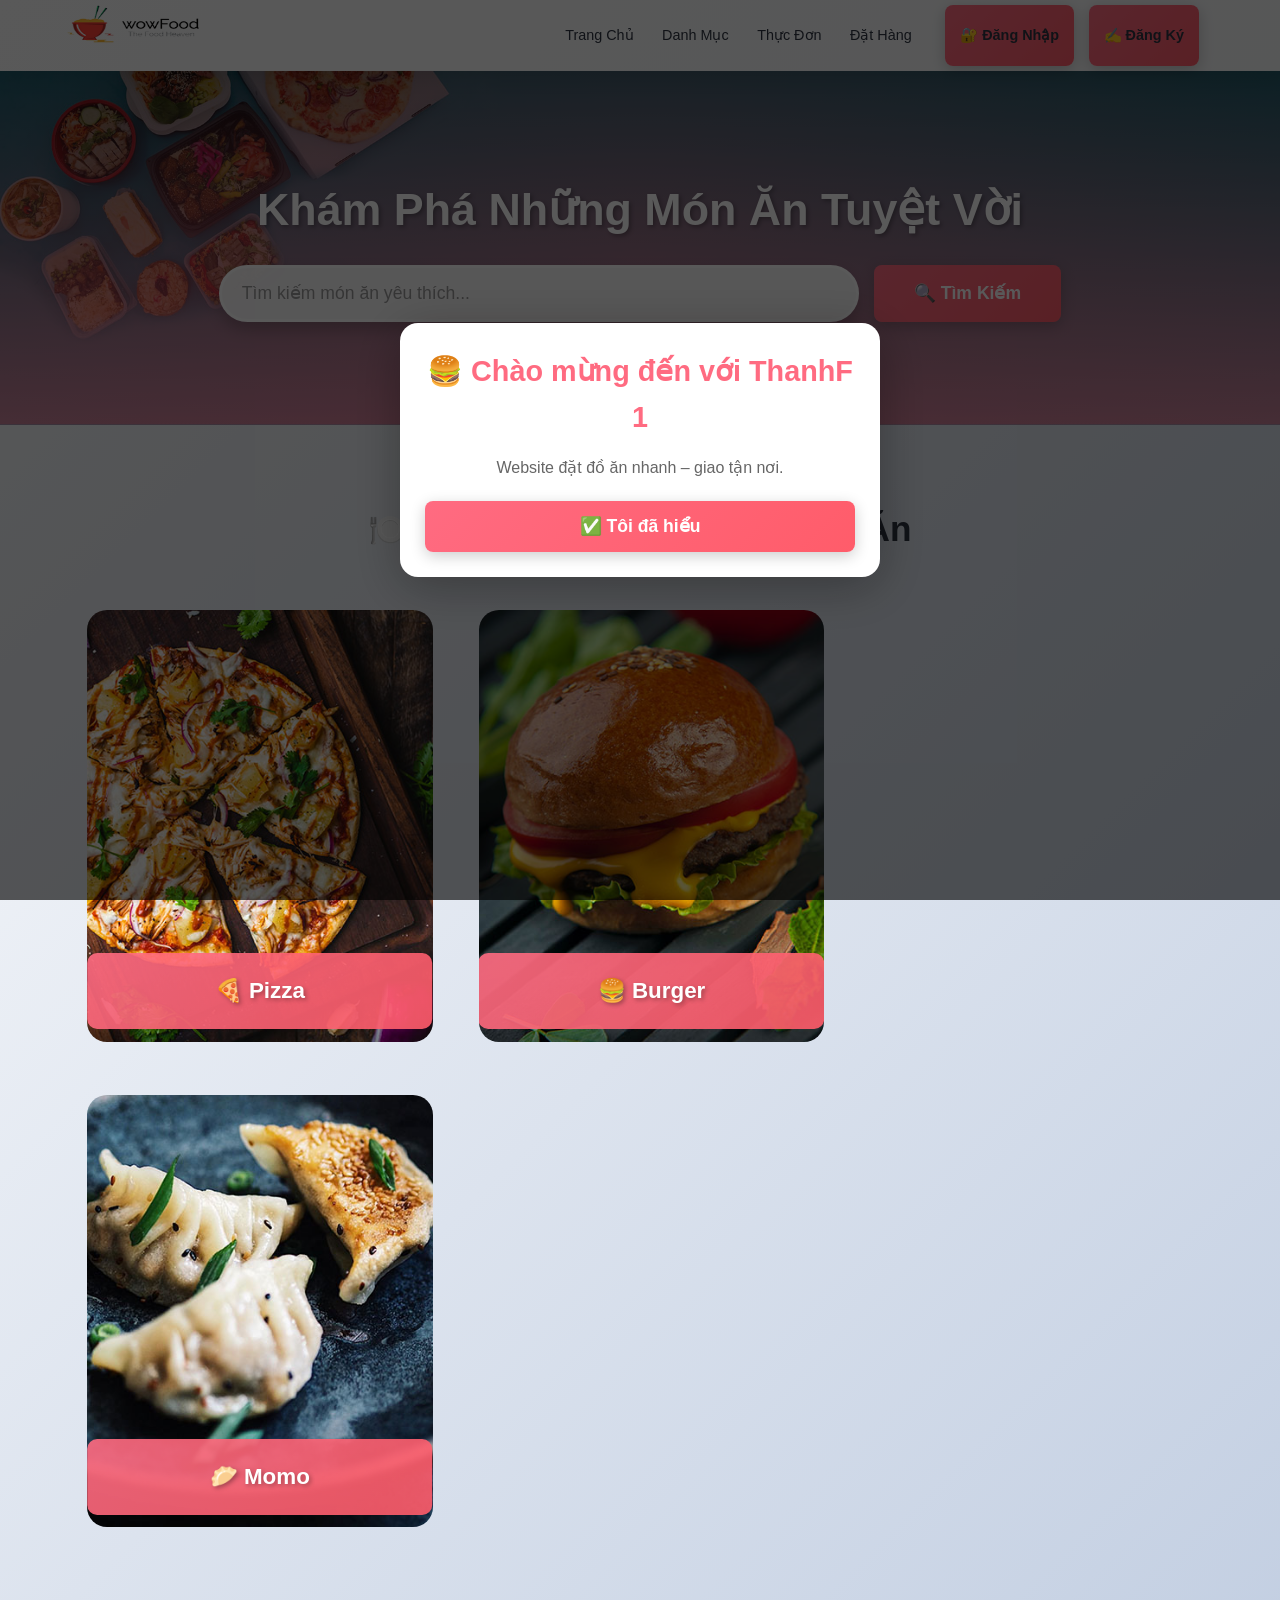
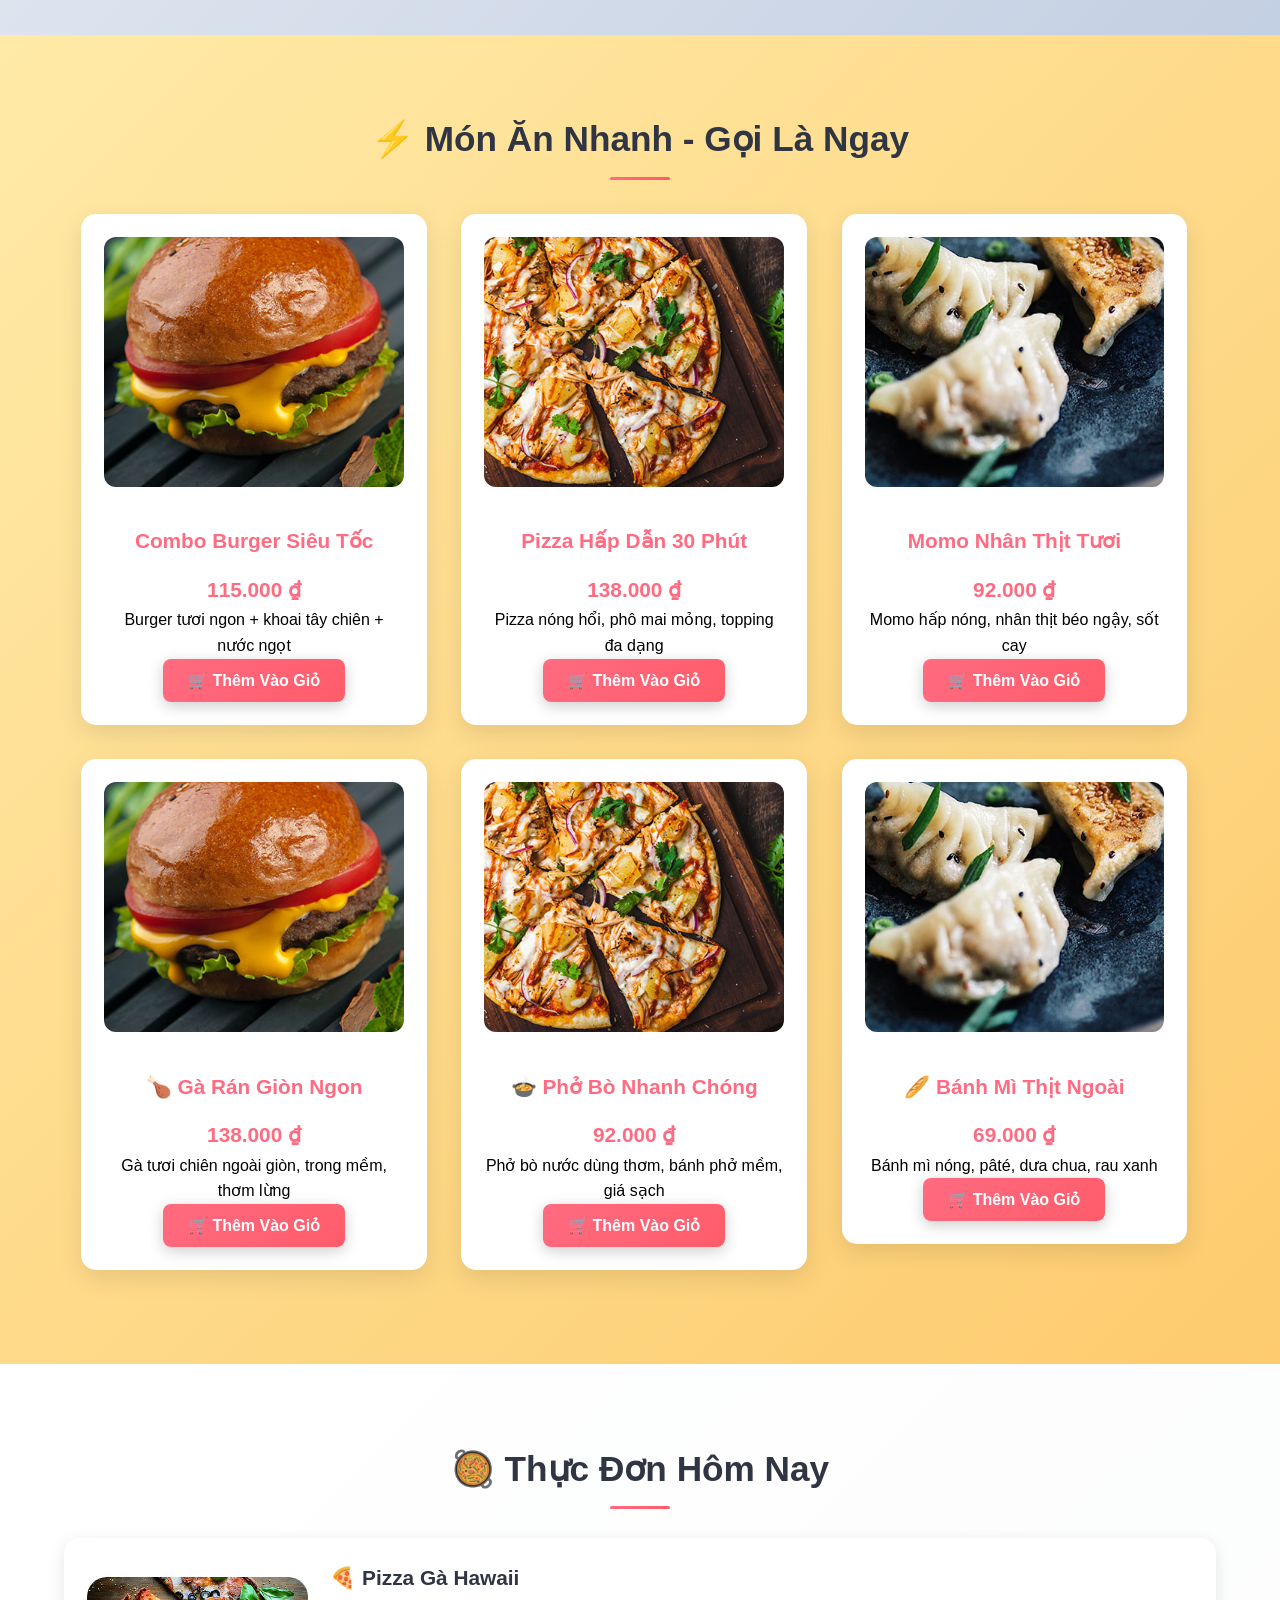
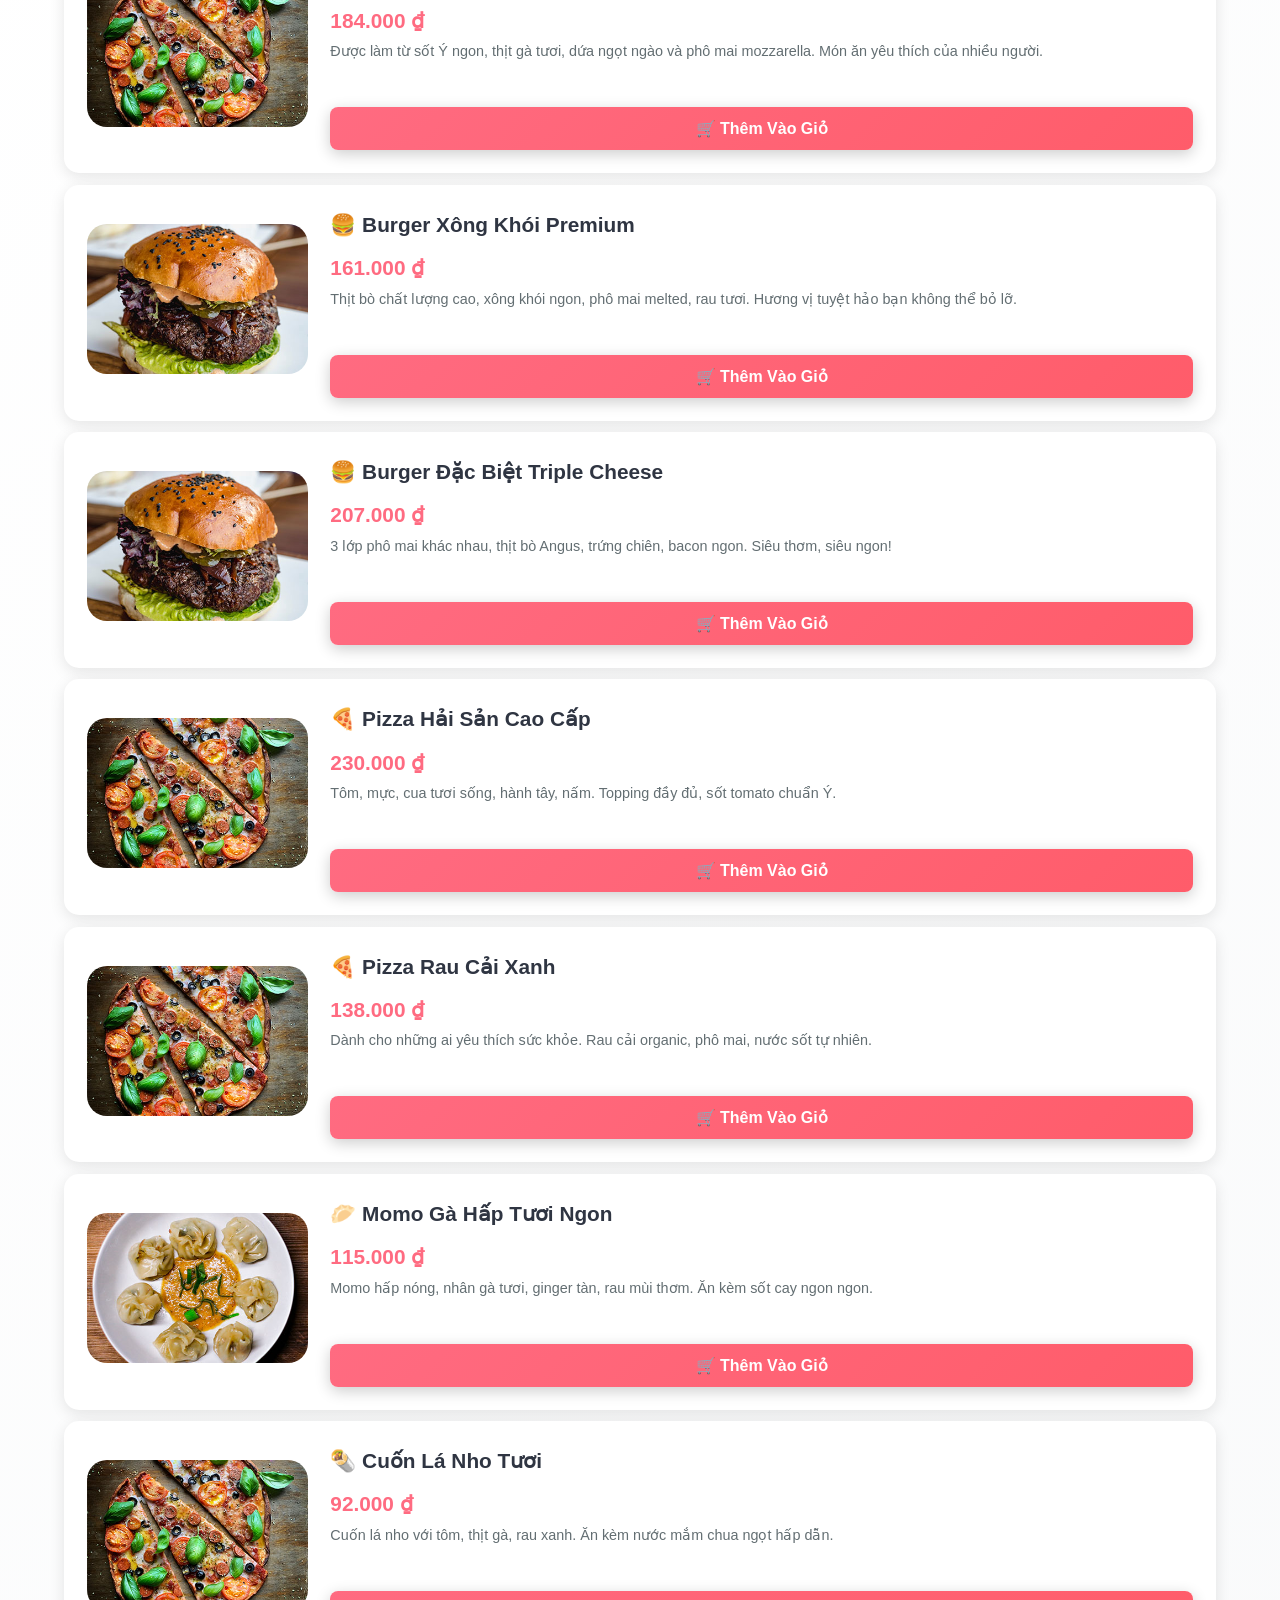
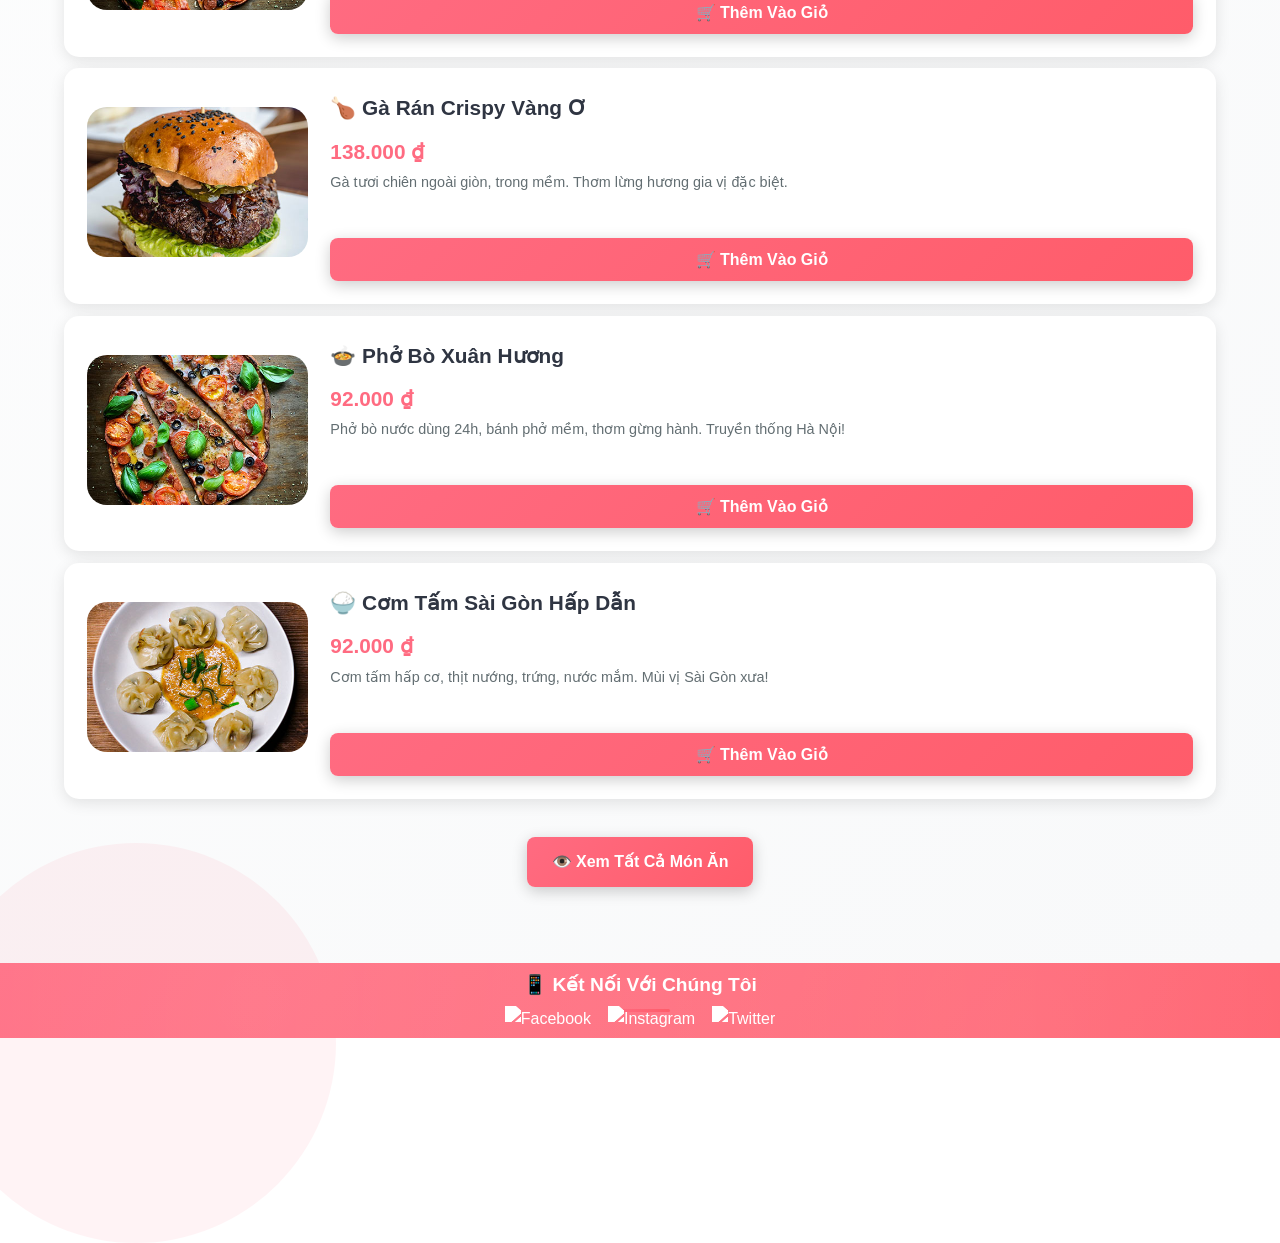
==== index.html @ d2909a8c "Add files via upload" ====
<!DOCTYPE html>
<html lang="vi">
<head>
    <meta charset="UTF-8">
    <meta name="viewport" content="width=device-width, initial-scale=1.0">
    <title>ThanhF 1 - Nhà Hàng Ăn Nhanh & Ẩm Thực Đẳng Cấp</title>
    <link rel="stylesheet" href="css/style.css">

    <style>
        @keyframes zoomIn {
            from { transform: scale(.85); opacity: 0; }
            to { transform: scale(1); opacity: 1; }
        }

        @keyframes slideInTop {
            from {
                transform: translateY(-100%);
                opacity: 0;
            }
            to {
                transform: translateY(0);
                opacity: 1;
            }
        }

        .welcome-modal {
    position: fixed;
    top: 0;
    left: 0;
    right: 0;
    bottom: 0;
    background: rgba(0,0,0,0.65);
    z-index: 99999;
    display: flex;
    align-items: center;
    justify-content: center;
}

        .welcome-modal div {
            animation: zoomIn 0.5s ease-in-out;
        }

        .welcome-modal.hidden {
    display: none !important;
}

        .notification {
            position: fixed;
            top: 20px;
            right: 20px;
            background: white;
            padding: 16px 24px;
            border-radius: 8px;
            box-shadow: 0 4px 12px rgba(0,0,0,0.15);
            z-index: 100000;
            animation: slideInTop 0.4s ease-out;
            max-width: 400px;
            font-size: 15px;
        }

        .notification.success {
            border-left: 4px solid #27ae60;
            background: #f0f9f6;
            color: #27ae60;
        }

        .notification.warning {
            border-left: 4px solid #f39c12;
            background: #fef9f0;
            color: #d68910;
        }

        .notification.error {
            border-left: 4px solid #e74c3c;
            background: #fdf2f0;
            color: #c0392b;
        }

        .notification.info {
            border-left: 4px solid #3498db;
            background: #f0f7fc;
            color: #2980b9;
        }
    </style>
</head>

<body>
   <div id="welcomeModal" class="welcome-modal">
    <div style="
        background:white;
        padding:25px;
        border-radius:18px;
        max-width:480px;
        width:90%;
        text-align:center;
    ">
       <h2 style="color:#ff6b81">🍔 Chào mừng đến với ThanhF 1</h2>
        <p>Website đặt đồ ăn nhanh – giao tận nơi.</p>
        <button type="button" class="btn btn-primary" onclick="acceptWelcome()">
    ✅ Tôi đã hiểu
</button>
    </div>
</div>

    <!-- Phần Navbar Bắt Đầu -->
    <section class="navbar">
        <div class="container">
            <div class="logo">
                <a href="index.html" title="ThanhF 1">
                    <img src="images/logo.png" alt="Logo ThanhF 1" class="img-responsive">
                </a>
            </div>

            <div class="menu text-right">
                <ul>
                    <li>
                        <a href="index.html">Trang Chủ</a>
                    </li>
                    <li>
                        <a href="categories.html">Danh Mục</a>
                    </li>
                    <li>
                        <a href="foods.html">Thực Đơn</a>
                    </li>
                    <li>
                        <a href="#" onclick="goToOrder(); return false;">Đặt Hàng</a>
                    </li>
                    <li id="profile-menu" style="display:none;">
                        <a href="profile.html" style="font-weight: 700; color: #ff6b81;">👤 Hồ Sơ</a>
                        <span style="margin: 0 8px; color: #dfe6e9;">|</span>
                        <a href="#" onclick="logout(); return false;" style="color: #ff6b81; font-size: 0.9rem; text-decoration: none;">🚪 Đăng Xuất</a>
                    </li>
                    <li id="auth-menu">
                        <a href="#" class="btn btn-primary" style="padding: 8px 15px; margin: 0 5px;" onclick="openLoginModal(); return false;">🔐 Đăng Nhập</a>
                        <a href="#" class="btn btn-primary" style="padding: 8px 15px; margin: 0 5px;" onclick="openRegisterModal(); return false;">✍️ Đăng Ký</a>
                    </li>
                </ul>
            </div>

            <div class="clearfix"></div>
        </div>
    </section>
    <!-- Phần Navbar Kết Thúc -->

    <!-- Login Modal -->
    <div id="loginModal" class="modal">
        <div class="modal-content">
            <span class="close-modal" onclick="closeLoginModal()">&times;</span>
            <div class="modal-header">
                <h2>🔐 Đăng Nhập</h2>
            </div>
            <form id="loginForm">
                <div class="form-group">
                    <label for="loginEmail">📧 Email:</label>
                    <input type="email" id="loginEmail" required>
                </div>
                <div class="form-group">
                    <label for="loginPassword">🔑 Mật Khẩu:</label>
                    <input type="password" id="loginPassword" required>
                </div>
                <div class="form-group">
                    <button type="submit">Đăng Nhập</button>
                </div>
                <div class="auth-link forgot-password">
    Quên mật khẩu?
</div>
                <div class="auth-link">
                    Chưa có tài khoản? <a onclick="switchToRegister()">Đăng ký ngay</a>
                </div>
            </form>
        </div>
    </div>

    <!-- Register Modal -->
    <div id="registerModal" class="modal">
        <div class="modal-content">
            <span class="close-modal" onclick="closeRegisterModal()">&times;</span>
            <div class="modal-header">
                <h2>✍️ Đăng Ký</h2>
            </div>
            <form id="registerForm">
                <div class="form-group">
                    <label for="regName">👤 Họ Tên:</label>
                    <input type="text" id="regName" required>
                </div>
                <div class="form-group">
                    <label for="regEmail">📧 Email:</label>
                    <input type="email" id="regEmail" required>
                </div>
                <div class="form-group">
                    <label for="regPhone">📱 Số Điện Thoại:</label>
                    <input type="tel" id="regPhone" required>
                </div>
                <div class="form-group">
                    <label for="regPassword">🔑 Mật Khẩu:</label>
                    <input type="password" id="regPassword" required>
                </div>
                <div class="form-group">
                    <label for="regPassword2">✓ Nhập Lại Mật Khẩu:</label>
                    <input type="password" id="regPassword2" required>
                </div>
                <div class="form-group">
                    <button type="submit">Đăng Ký</button>
                </div>
                <div class="auth-link">
                    Đã có tài khoản? <a onclick="switchToLogin()">Đăng nhập</a>
                </div>
            </form>
        </div>
    </div>

    <!-- Phần Tìm Kiếm Món Ăn Bắt Đầu -->
    <section class="food-search text-center">
        <div class="container">
            <h1>Khám Phá Những Món Ăn Tuyệt Vời</h1>
            <form action="food-search.html" method="POST">
                <input type="search" name="search" placeholder="Tìm kiếm món ăn yêu thích..." required>
                <input type="submit" name="submit" value="🔍 Tìm Kiếm" class="btn btn-primary">
            </form>
        </div>
    </section>
    <!-- Phần Tìm Kiếm Món Ăn Kết Thúc -->

    <!-- Phần Danh Mục Bắt Đầu -->
    <section class="categories">
        <div class="container">
            <h2>🍽️ Khám Phá Danh Mục Món Ăn</h2>

            <a href="category-foods.html">
                <div class="box-3 float-container">
                    <img src="images/pizza.jpg" alt="Pizza" class="img-responsive img-curve">
                    <h3 class="float-text text-white">🍕 Pizza</h3>
                </div>
            </a>

            <a href="category-foods.html">
                <div class="box-3 float-container">
                    <img src="images/burger.jpg" alt="Burger" class="img-responsive img-curve">
                    <h3 class="float-text text-white">🍔 Burger</h3>
                </div>
            </a>

            <a href="category-foods.html">
                <div class="box-3 float-container">
                    <img src="images/momo.jpg" alt="Momo" class="img-responsive img-curve">
                    <h3 class="float-text text-white">🥟 Momo</h3>
                </div>
            </a>

            <div class="clearfix"></div>
        </div>
    </section>
    <!-- Phần Danh Mục Kết Thúc -->

    <!-- Phần Ăn Nhanh Bắt Đầu -->
    <section class="fast-food">
        <div class="container">
            <h2>⚡ Món Ăn Nhanh - Gọi Là Ngay</h2>

            <div class="fast-food-item">
                <img src="images/burger.jpg" alt="Combo Burger Nhanh" class="img-responsive img-curve">
                <h4>Combo Burger Siêu Tốc</h4>
                <p class="food-price">115.000 ₫</p>
                <p>Burger tươi ngon + khoai tây chiên + nước ngọt</p>
                <button type="button" onclick="addToCart('Combo Burger Siêu Tốc', 115000, 'images/burger.jpg')" class="btn btn-primary">🛒 Thêm Vào Giỏ</button>
            </div>

            <div class="fast-food-item">
                <img src="images/pizza.jpg" alt="Bánh Mì Nhanh" class="img-responsive img-curve">
                <h4>Pizza Hấp Dẫn 30 Phút</h4>
                <p class="food-price">138.000 ₫</p>
                <p>Pizza nóng hổi, phô mai mỏng, topping đa dạng</p>
                <button type="button" onclick="addToCart('Pizza Hấp Dẫn 30 Phút', 138000, 'images/pizza.jpg')" class="btn btn-primary">🛒 Thêm Vào Giỏ</button>
            </div>

            <div class="fast-food-item">
                <img src="images/momo.jpg" alt="Momo Nhanh" class="img-responsive img-curve">
                <h4>Momo Nhân Thịt Tươi</h4>
                <p class="food-price">92.000 ₫</p>
                <p>Momo hấp nóng, nhân thịt béo ngậy, sốt cay</p>
                <button type="button" onclick="addToCart('Momo Nhân Thịt Tươi', 92000, 'images/momo.jpg')" class="btn btn-primary">🛒 Thêm Vào Giỏ</button>
            </div>

            <div class="fast-food-item">
                <img src="images/burger.jpg" alt="Gà Rán Nhanh" class="img-responsive img-curve">
                <h4>🍗 Gà Rán Giòn Ngon</h4>
                <p class="food-price">138.000 ₫</p>
                <p>Gà tươi chiên ngoài giòn, trong mềm, thơm lừng</p>
                <button type="button" onclick="addToCart('🍗 Gà Rán Giòn Ngon', 138000, 'images/burger.jpg')" class="btn btn-primary">🛒 Thêm Vào Giỏ</button>
            </div>

            <div class="fast-food-item">
                <img src="images/pizza.jpg" alt="Phở Nhanh" class="img-responsive img-curve">
                <h4>🍲 Phở Bò Nhanh Chóng</h4>
                <p class="food-price">92.000 ₫</p>
                <p>Phở bò nước dùng thơm, bánh phở mềm, giá sạch</p>
                <button type="button" onclick="addToCart('🍲 Phở Bò Nhanh Chóng', 92000, 'images/pizza.jpg')" class="btn btn-primary">🛒 Thêm Vào Giỏ</button>
            </div>

            <div class="fast-food-item">
                <img src="images/momo.jpg" alt="Bánh Mì Nhanh" class="img-responsive img-curve">
                <h4>🥖 Bánh Mì Thịt Ngoài</h4>
                <p class="food-price">69.000 ₫</p>
                <p>Bánh mì nóng, pâté, dưa chua, rau xanh</p>
                <button type="button" onclick="addToCart('🥖 Bánh Mì Thịt Ngoài', 69000, 'images/momo.jpg')" class="btn btn-primary">🛒 Thêm Vào Giỏ</button>
            </div>

            <div class="clearfix"></div>
        </div>
    </section>
    <!-- Phần Ăn Nhanh Kết Thúc -->

    <!-- Phần Thực Đơn Bắt Đầu -->
    <section class="food-menu">
        <div class="container">
            <h2>🥘 Thực Đơn Hôm Nay</h2>

            <div class="food-menu-box">
                <div class="food-menu-img">
                    <img src="images/menu-pizza.jpg" alt="Pizza Gà Hawaii" class="img-responsive img-curve">
                </div>

                <div class="food-menu-desc">
                    <h4>🍕 Pizza Gà Hawaii</h4>
                    <p class="food-price">184.000 ₫</p>
                    <p class="food-detail">
                        Được làm từ sốt Ý ngon, thịt gà tươi, dứa ngọt ngào và phô mai mozzarella. Món ăn yêu thích của nhiều người.
                    </p>
                    <br>

                    <button type="button" onclick="addToCart('🍕 Pizza Gà Hawaii', 184000, 'images/menu-pizza.jpg')" class="btn btn-primary">🛒 Thêm Vào Giỏ</button>
                </div>
            </div>

            <div class="food-menu-box">
                <div class="food-menu-img">
                    <img src="images/menu-burger.jpg" alt="Burger Xông Khói" class="img-responsive img-curve">
                </div>

                <div class="food-menu-desc">
                    <h4>🍔 Burger Xông Khói Premium</h4>
                    <p class="food-price">161.000 ₫</p>
                    <p class="food-detail">
                        Thịt bò chất lượng cao, xông khói ngon, phô mai melted, rau tươi. Hương vị tuyệt hảo bạn không thể bỏ lỡ.
                    </p>
                    <br>

                    <button type="button" onclick="addToCart('🍔 Burger Xông Khói Premium', 161000, 'images/menu-burger.jpg')" class="btn btn-primary">🛒 Thêm Vào Giỏ</button>
                </div>
            </div>

            <div class="food-menu-box">
                <div class="food-menu-img">
                    <img src="images/menu-burger.jpg" alt="Burger Đặc Biệt" class="img-responsive img-curve">
                </div>

                <div class="food-menu-desc">
                    <h4>🍔 Burger Đặc Biệt Triple Cheese</h4>
                    <p class="food-price">207.000 ₫</p>
                    <p class="food-detail">
                        3 lớp phô mai khác nhau, thịt bò Angus, trứng chiên, bacon ngon. Siêu thơm, siêu ngon!
                    </p>
                    <br>

                    <button type="button" onclick="addToCart('🍔 Burger Đặc Biệt Triple Cheese', 207000, 'images/menu-burger.jpg')" class="btn btn-primary">🛒 Thêm Vào Giỏ</button>
                </div>
            </div>

            <div class="food-menu-box">
                <div class="food-menu-img">
                    <img src="images/menu-pizza.jpg" alt="Pizza Seafood" class="img-responsive img-curve">
                </div>

                <div class="food-menu-desc">
                    <h4>🍕 Pizza Hải Sản Cao Cấp</h4>
                    <p class="food-price">230.000 ₫</p>
                    <p class="food-detail">
                        Tôm, mực, cua tươi sống, hành tây, nấm. Topping đầy đủ, sốt tomato chuẩn Ý.
                    </p>
                    <br>

                    <button type="button" onclick="addToCart('🍕 Pizza Hải Sản Cao Cấp', 230000, 'images/menu-pizza.jpg')" class="btn btn-primary">🛒 Thêm Vào Giỏ</button>
                </div>
            </div>

            <div class="food-menu-box">
                <div class="food-menu-img">
                    <img src="images/menu-pizza.jpg" alt="Pizza Rau Cải" class="img-responsive img-curve">
                </div>

                <div class="food-menu-desc">
                    <h4>🍕 Pizza Rau Cải Xanh</h4>
                    <p class="food-price">138.000 ₫</p>
                    <p class="food-detail">
                        Dành cho những ai yêu thích sức khỏe. Rau cải organic, phô mai, nước sốt tự nhiên.
                    </p>
                    <br>

                    <button type="button" onclick="addToCart('🍕 Pizza Rau Cải Xanh', 138000, 'images/menu-pizza.jpg')" class="btn btn-primary">🛒 Thêm Vào Giỏ</button>
                </div>
            </div>

            <div class="food-menu-box">
                <div class="food-menu-img">
                    <img src="images/menu-momo.jpg" alt="Momo Gà Hấp" class="img-responsive img-curve">
                </div>

                <div class="food-menu-desc">
                    <h4>🥟 Momo Gà Hấp Tươi Ngon</h4>
                    <p class="food-price">115.000 ₫</p>
                    <p class="food-detail">
                        Momo hấp nóng, nhân gà tươi, ginger tàn, rau mùi thơm. Ăn kèm sốt cay ngon ngon.
                    </p>
                    <br>

                    <button type="button" onclick="addToCart('🥟 Momo Gà Hấp Tươi Ngon', 115000, 'images/menu-momo.jpg')" class="btn btn-primary">🛒 Thêm Vào Giỏ</button>
                </div>
            </div>

            <div class="food-menu-box">
                <div class="food-menu-img">
                    <img src="images/menu-pizza.jpg" alt="Spring Roll" class="img-responsive img-curve">
                </div>

                <div class="food-menu-desc">
                    <h4>🌯 Cuốn Lá Nho Tươi</h4>
                    <p class="food-price">92.000 ₫</p>
                    <p class="food-detail">
                        Cuốn lá nho với tôm, thịt gà, rau xanh. Ăn kèm nước mắm chua ngọt hấp dẫn.
                    </p>
                    <br>

                    <button type="button" onclick="addToCart('🌯 Cuốn Lá Nho Tươi', 92000, 'images/menu-pizza.jpg')" class="btn btn-primary">🛒 Thêm Vào Giỏ</button>
                </div>
            </div>

            <div class="food-menu-box">
                <div class="food-menu-img">
                    <img src="images/menu-burger.jpg" alt="Fried Chicken" class="img-responsive img-curve">
                </div>

                <div class="food-menu-desc">
                    <h4>🍗 Gà Rán Crispy Vàng Ơ</h4>
                    <p class="food-price">138.000 ₫</p>
                    <p class="food-detail">
                        Gà tươi chiên ngoài giòn, trong mềm. Thơm lừng hương gia vị đặc biệt.
                    </p>
                    <br>

                    <button type="button" onclick="addToCart('🍗 Gà Rán Crispy Vàng Ơ', 138000, 'images/menu-burger.jpg')" class="btn btn-primary">🛒 Thêm Vào Giỏ</button>
                </div>
            </div>

            <div class="food-menu-box">
                <div class="food-menu-img">
                    <img src="images/menu-pizza.jpg" alt="Phở" class="img-responsive img-curve">
                </div>

                <div class="food-menu-desc">
                    <h4>🍲 Phở Bò Xuân Hương</h4>
                    <p class="food-price">92.000 ₫</p>
                    <p class="food-detail">
                        Phở bò nước dùng 24h, bánh phở mềm, thơm gừng hành. Truyền thống Hà Nội!
                    </p>
                    <br>

                    <button type="button" onclick="addToCart('🍲 Phở Bò Xuân Hương', 92000, 'images/menu-pizza.jpg')" class="btn btn-primary">🛒 Thêm Vào Giỏ</button>
                </div>
            </div>

            <div class="food-menu-box">
                <div class="food-menu-img">
                    <img src="images/menu-momo.jpg" alt="Cơm Tấm" class="img-responsive img-curve">
                </div>

                <div class="food-menu-desc">
                    <h4>🍚 Cơm Tấm Sài Gòn Hấp Dẫn</h4>
                    <p class="food-price">92.000 ₫</p>
                    <p class="food-detail">
                        Cơm tấm hấp cơ, thịt nướng, trứng, nước mắm. Mùi vị Sài Gòn xưa!
                    </p>
                    <br>

                    <button type="button" onclick="addToCart('🍚 Cơm Tấm Sài Gòn Hấp Dẫn', 92000, 'images/menu-momo.jpg')" class="btn btn-primary">🛒 Thêm Vào Giỏ</button>
                </div>
            </div>

            <div class="clearfix"></div>
        </div>

        <p class="text-center" style="margin-top: 3%; font-size: 1.2rem;">
            <a href="foods.html" class="btn btn-primary">👁️ Xem Tất Cả Món Ăn</a>
        </p>
    </section>
    <!-- Phần Thực Đơn Kết Thúc -->

    <!-- Phần Mạng Xã Hội Bắt Đầu -->
    <section class="social">
        <div class="container text-center">
            <h2 style="color: white;">📱 Kết Nối Với Chúng Tôi</h2>
            <ul>
                <li>
                    <a href="https://facebook.com" target="_blank" title="Facebook"><img src="https://img.icons8.com/fluent/50/000000/facebook-new.png" alt="Facebook"/></a>
                </li>
                <li>
                    <a href="https://instagram.com" target="_blank" title="Instagram"><img src="https://img.icons8.com/fluent/48/000000/instagram-new.png" alt="Instagram"/></a>
                </li>
                <li>
                    <a href="https://twitter.com" target="_blank" title="Twitter"><img src="https://img.icons8.com/fluent/48/000000/twitter.png" alt="Twitter"/></a>
                </li>
            </ul>
        </div>
    </section>
    <!-- Phần Mạng Xã Hội Kết Thúc -->


</body>
<script>
// Show Notification Function
function showNotification(message, type = 'info') {
    const notification = document.createElement('div');
    notification.className = `notification ${type}`;
    notification.textContent = message;
    document.body.appendChild(notification);
    
    // Auto remove after 3 seconds
    setTimeout(() => {
        notification.style.opacity = '0';
        notification.style.transform = 'translateY(-100%)';
        notification.style.transition = 'all 0.3s ease-out';
        setTimeout(() => notification.remove(), 300);
    }, 3000);
}

function acceptWelcome() {
    localStorage.setItem("welcomeAccepted", "true");
    const modal = document.getElementById("welcomeModal");
    if (modal) {
        modal.classList.add("hidden");
    }
}

window.onload = function () {
    const modal = document.getElementById("welcomeModal");
    if (!modal) return;
    
    // Always show modal unless user explicitly accepted it
    const accepted = localStorage.getItem("welcomeAccepted");
    if (accepted === "true") {
        modal.classList.add("hidden");
    } else {
        modal.classList.remove("hidden");
    }
};
// Authentication Functions
function openLoginModal() {
    document.getElementById('loginModal').classList.add('show');
}

function closeLoginModal() {
    document.getElementById('loginModal').classList.remove('show');
}

function openRegisterModal() {
    document.getElementById('registerModal').classList.add('show');
}

function closeRegisterModal() {
    document.getElementById('registerModal').classList.remove('show');
}

function switchToRegister() {
    closeLoginModal();
    openRegisterModal();
}

function switchToLogin() {
    closeRegisterModal();
    openLoginModal();
}

// Close modal when clicking outside
window.onclick = function(event) {
    let loginModal = document.getElementById('loginModal');
    let registerModal = document.getElementById('registerModal');
    
    if (event.target === loginModal) {
        closeLoginModal();
    }
    if (event.target === registerModal) {
        closeRegisterModal();
    }
}

// Login Form Handler
document.addEventListener('DOMContentLoaded', function() {
    let loginForm = document.getElementById('loginForm');
    if (loginForm) {
        loginForm.addEventListener('submit', function(e) {
            e.preventDefault();
            let email = document.getElementById('loginEmail').value;
            let password = document.getElementById('loginPassword').value;
            
            // Get all registered accounts
            let accounts = JSON.parse(localStorage.getItem('accounts')) || [];
            
            // Check if account exists and password matches
            let account = accounts.find(acc => acc.email === email && acc.password === password);
            
            if (account) {
                // Login successful - save current user session
                localStorage.setItem('user', JSON.stringify({
                    name: account.name,
                    email: account.email,
                    phone: account.phone,
                    loggedIn: true
                }));
                
                updateUserProfile();
                closeLoginModal();
                loginForm.reset();
                alert('✅ Đăng nhập thành công!');
            } else {
                alert('❌ Email hoặc mật khẩu không đúng!');
            }
        });
    }
    
    // Register Form Handler
    let registerForm = document.getElementById('registerForm');
    if (registerForm) {
        registerForm.addEventListener('submit', function(e) {
            e.preventDefault();
            let name = document.getElementById('regName').value;
            let email = document.getElementById('regEmail').value;
            let phone = document.getElementById('regPhone').value;
            let password = document.getElementById('regPassword').value;
            let password2 = document.getElementById('regPassword2').value;
            
            if (password !== password2) {
                alert('⚠️ Mật khẩu không khớp!');
                return;
            }
            
            // Get existing accounts
            let accounts = JSON.parse(localStorage.getItem('accounts')) || [];
            
            // Check if email already exists
            if (accounts.find(acc => acc.email === email)) {
                alert('❌ Email này đã được đăng ký rồi!');
                return;
            }
            
            // Add new account to accounts list
            accounts.push({
                name: name,
                email: email,
                phone: phone,
                password: password
            });
            
            // Save accounts list
            localStorage.setItem('accounts', JSON.stringify(accounts));
            
            // Login user immediately after registration
            localStorage.setItem('user', JSON.stringify({
                name: name,
                email: email,
                phone: phone,
                loggedIn: true
            }));
            
            updateUserProfile();
            closeRegisterModal();
            registerForm.reset();
            alert('✅ Đăng ký thành công! Bạn đã được tự động đăng nhập.');
        });
    }
    
    // Check if user already logged in
    updateUserProfile();
});

function updateUserProfile() {
    let user = JSON.parse(localStorage.getItem('user'));
    let profileMenu = document.getElementById('profile-menu');
    let authMenu = document.getElementById('auth-menu');
    
    if (user && user.loggedIn) {
        // Show user profile
        if (profileMenu) profileMenu.style.display = 'inline';
        if (authMenu) authMenu.style.display = 'none';
        document.getElementById('user-name').textContent = user.name;
        document.getElementById('user-avatar').textContent = user.name.charAt(0).toUpperCase();
    } else {
        // Show login/register buttons
        if (profileMenu) profileMenu.style.display = 'none';
        if (authMenu) authMenu.style.display = 'inline';
    }
}

function logout() {
    localStorage.removeItem('user');
    updateUserProfile();
    showNotification('✅ Đã đăng xuất thành công!', 'success');
}

// Add to Cart Function
function addToCart(name, price, image) {
    // Check if user is logged in
    let user = JSON.parse(localStorage.getItem('user'));
    if (!user || !user.loggedIn) {
        showNotification('⚠️ Vui lòng đăng nhập để đặt hàng!', 'warning');
        openLoginModal();
        return;
    }
    
    let cart = JSON.parse(localStorage.getItem('cart')) || [];
    
    // Check if item already in cart
    let existingItem = cart.find(item => item.name === name);
    
    if (existingItem) {
        existingItem.quantity += 1;
        showNotification('✅ Đã thêm ' + name + ' vào giỏ hàng!', 'success');
    } else {
        cart.push({
            name: name,
            price: price,
            image: image,
            quantity: 1
        });
        showNotification('✅ Đã thêm ' + name + ' vào giỏ hàng! (' + price.toLocaleString('vi-VN') + ' ₫)', 'success');
    }
    
    localStorage.setItem('cart', JSON.stringify(cart));
}

// Navigate to order page
function goToOrder() {
    let user = JSON.parse(localStorage.getItem('user'));
    if (!user || !user.loggedIn) {
        showNotification('⚠️ Vui lòng đăng nhập để đặt hàng!', 'warning');
        openLoginModal();
        return;
    }
    window.location.href = 'order.html';
}

// Navigate to cart
function goToCart() {
    window.location.href = 'order_fixed.html';
}

</script>
</html>
---- css/style.css ----
/* 
    Author: Vijay Thapa;
    Theme: Restaurant Food Order;
    version: 2.0 - Modern Design with Animations;
*/

/* CSS for All */
*{
    margin: 0;
    padding: 0;
    font-family: 'Segoe UI', Tahoma, Geneva, Verdana, sans-serif;
    box-sizing: border-box;
}

body {
    line-height: 1.6;
    overflow-x: hidden;
}

.container{
    width: 90%;
    margin: 0 auto;
    padding: 0;
}

.img-responsive{
    width: 100%;
    height: auto;
}

.img-curve{
    border-radius: 20px;
}

.text-right{
    text-align: right;
}

.text-center{
    text-align: center;
}

.text-left{
    text-align: left;
}

.text-white{
    color: white;
}

.clearfix{
    clear: both;
    float: none;
}

a{
    color: #ff6b81;
    text-decoration: none;
    transition: all 0.3s ease;
}

a:hover{
    color: #ff4757;
}

.btn{
    padding: 12px 25px;
    border: none;
    font-size: 1rem;
    border-radius: 8px;
    font-weight: 600;
    cursor: pointer;
    transition: all 0.3s ease;
    box-shadow: 0 4px 15px rgba(0,0,0,0.2);
    display: inline-block;
}

.btn-primary{
    background: linear-gradient(135deg, #ff6b81 0%, #ff5c6a 100%);
    color: white;
}

.btn-primary:hover{
    background: linear-gradient(135deg, #ff5c6a 0%, #ff4757 100%);
    transform: translateY(-3px);
    box-shadow: 0 8px 20px rgba(255, 107, 129, 0.4);
}

h2{
    color: #2f3542;
    font-size: 2.2rem;
    margin-bottom: 2.5%;
    text-align: center;
    position: relative;
    display: inline-block;
    width: 100%;
    animation: slideInDown 0.8s ease;
}

h2::after {
    content: '';
    position: absolute;
    bottom: -12px;
    left: 50%;
    transform: translateX(-50%);
    width: 60px;
    height: 3px;
    background: linear-gradient(90deg, #ff6b81, #ff5c6a);
    border-radius: 2px;
}

h3{
    font-size: 1.5rem;
    color: #2f3542;
    font-weight: 600;
}

h4 {
    color: #2f3542;
    font-size: 1.3rem;
    margin-bottom: 10px;
}

.float-container{
    position: relative;
    overflow: hidden;
}

.float-text{
    position: absolute;
    bottom: 20px;
    left: 50%;
    transform: translateX(-50%);
    z-index: 2;
    width: 100%;
    text-align: center;
    font-weight: bold;
    font-size: 1.3rem;
}

fieldset{
    border: 2px solid #ff6b81;
    margin: 5%;
    padding: 3%;
    border-radius: 15px;
    background: rgba(255, 107, 129, 0.05);
}

/* Animation Keyframes */
@keyframes slideInDown {
    from {
        opacity: 0;
        transform: translateY(-30px);
    }
    to {
        opacity: 1;
        transform: translateY(0);
    }
}

@keyframes slideInUp {
    from {
        opacity: 0;
        transform: translateY(30px);
    }
    to {
        opacity: 1;
        transform: translateY(0);
    }
}

@keyframes fadeIn {
    from {
        opacity: 0;
    }
    to {
        opacity: 1;
    }
}

@keyframes pulse {
    0%, 100% {
        transform: scale(1);
    }
    50% {
        transform: scale(1.05);
    }
}

@keyframes glow {
    0% {
        box-shadow: 0 0 5px rgba(255, 107, 129, 0.5);
    }
    50% {
        box-shadow: 0 0 20px rgba(255, 107, 129, 0.8);
    }
    100% {
        box-shadow: 0 0 5px rgba(255, 107, 129, 0.5);
    }
}

@keyframes zoomIn {
    from {
        transform: scale(0.85);
        opacity: 0;
    }
    to {
        transform: scale(1);
        opacity: 1;
    }
}


/* CSS for navbar section */
.navbar {
    background: linear-gradient(135deg, #ffffff 0%, #f8f9fa 100%);
    box-shadow: 0 4px 20px rgba(0, 0, 0, 0.1);
    padding: 0.4% 0;
    position: sticky;
    top: 0;
    z-index: 999;
    animation: slideInDown 0.6s ease;
}

.logo{
    width: 12%;
    float: left;
    animation: slideInLeft 0.8s ease;
}

.logo img {
    transition: all 0.3s ease;
    max-height: 38px;
}

.logo:hover img {
    transform: scale(1.05);
}

.menu{
    line-height: 45px;
    float: right;
}

.menu ul{
    list-style-type: none;
}

.menu ul li{
    display: inline-block;
    padding: 0 12px;
    font-weight: 500;
    position: relative;
}

.menu ul li a {
    color: #2f3542;
    font-size: 0.9rem;
    transition: all 0.3s ease;
    position: relative;
}

.menu ul li a::after {
    content: '';
    position: absolute;
    bottom: -5px;
    left: 0;
    width: 0;
    height: 3px;
    background: linear-gradient(90deg, #ff6b81, #ff5c6a);
    transition: width 0.3s ease;
}

.menu ul li a:hover {
    color: #ff6b81;
}

.menu ul li a:hover::after {
    width: 100%;
}

.user-profile {
    display: flex;
    align-items: center;
    justify-content: center;
    gap: 8px;
}

.user-avatar {
    width: 30px;
    height: 30px;
    background: linear-gradient(135deg, #ff6b81, #ff5c6a);
    border-radius: 50%;
    display: flex;
    align-items: center;
    justify-content: center;
    color: white;
    font-size: 0.8rem;
    font-weight: bold;
    box-shadow: 0 2px 8px rgba(255, 107, 129, 0.3);
}

.user-name {
    color: #2f3542;
    font-weight: 600;
    font-size: 0.85rem;
    cursor: pointer;
    transition: all 0.3s ease;
}

.user-name:hover {
    color: #ff6b81;
}

@keyframes slideInLeft {
    from {
        opacity: 0;
        transform: translateX(-30px);
    }
    to {
        opacity: 1;
        transform: translateX(0);
    }
}


/* CSS for Food Search Section */

.food-search{
    background: linear-gradient(rgba(0, 0, 0, 0.5), rgba(255, 107, 129, 0.7)), url(../images/bg.jpg);
    background-size: cover;
    background-repeat: no-repeat;
    background-position: center;
    padding: 8% 0;
    position: relative;
    min-height: 350px;
    display: flex;
    align-items: center;
    justify-content: center;
    animation: fadeIn 1s ease;
}

.food-search::before {
    content: '';
    position: absolute;
    top: 0;
    left: 0;
    right: 0;
    bottom: 0;
    background: radial-gradient(circle, rgba(255, 107, 129, 0.2) 0%, transparent 100%);
    pointer-events: none;
}

.food-search .container {
    position: relative;
    z-index: 2;
    width: 100%;
    text-align: center;
}

.food-search h1 {
    color: white;
    font-size: 2.8rem;
    margin-bottom: 20px;
    text-shadow: 2px 2px 4px rgba(0, 0, 0, 0.3);
    animation: slideInDown 0.8s ease;
}

.food-search form {
    display: flex;
    justify-content: center;
    flex-wrap: wrap;
    gap: 15px;
}

.food-search input[type="search"]{
    width: 50%;
    padding: 15px 20px;
    font-size: 1.1rem;
    border: 3px solid white;
    border-radius: 50px;
    background: rgba(255, 255, 255, 0.95);
    transition: all 0.3s ease;
    box-shadow: 0 8px 15px rgba(0, 0, 0, 0.2);
    animation: slideInUp 0.8s ease;
}

.food-search input[type="search"]::placeholder {
    color: #999;
}

.food-search input[type="search"]:focus {
    outline: none;
    box-shadow: 0 12px 25px rgba(255, 107, 129, 0.4);
    transform: scale(1.02);
}

.food-search .btn {
    padding: 15px 40px;
    font-size: 1.1rem;
    animation: slideInUp 0.8s ease 0.1s both;
}


/* CSS for Categories */
.categories{
    padding: 6% 0;
    background: linear-gradient(135deg, #f5f7fa 0%, #c3cfe2 100%);
    position: relative;
    overflow: hidden;
}

.categories::before {
    content: '';
    position: absolute;
    top: -50%;
    right: -10%;
    width: 300px;
    height: 300px;
    background: rgba(255, 107, 129, 0.1);
    border-radius: 50%;
    animation: pulse 4s infinite;
}

.box-3{
    width: 30%;
    float: left;
    margin: 2%;
    cursor: pointer;
    transition: all 0.4s ease;
    animation: slideInUp 0.8s ease;
}

.box-3:hover {
    transform: translateY(-15px);
}

.box-3 .float-container {
    position: relative;
    overflow: hidden;
    border-radius: 20px;
    box-shadow: 0 10px 30px rgba(0, 0, 0, 0.15);
    height: 300px;
}

.box-3 .float-container img {
    transition: all 0.4s ease;
    width: 100%;
    height: 100%;
    object-fit: cover;
}

.box-3:hover .float-container img {
    transform: scale(1.15) rotate(3deg);
    filter: brightness(0.7);
}

.box-3 .float-text {
    background: linear-gradient(135deg, rgba(255, 107, 129, 0.9), rgba(255, 92, 106, 0.9));
    padding: 20px;
    border-radius: 10px;
    font-size: 1.4rem;
    font-weight: bold;
    text-shadow: 2px 2px 4px rgba(0, 0, 0, 0.3);
}


/* CSS for Food Menu */
.food-menu{
    background: linear-gradient(135deg, #ffffff 0%, #f8f9fa 100%);
    padding: 6% 0;
    position: relative;
}

.food-menu::after {
    content: '';
    position: absolute;
    bottom: -10%;
    left: -5%;
    width: 400px;
    height: 400px;
    background: rgba(255, 107, 129, 0.08);
    border-radius: 50%;
    animation: pulse 5s infinite;
}

.food-menu-box{
    width: 100%;
    max-width: 100%;
    margin: 1% 0;
    padding: 2%;
    background: white;
    border-radius: 15px;
    box-shadow: 0 4px 15px rgba(0, 0, 0, 0.1);
    transition: all 0.4s ease;
    position: relative;
    overflow: hidden;
    animation: slideInUp 0.8s ease;
    display: flex;
    gap: 2%;
    align-items: center;
}

.food-menu-box::before {
    content: '';
    position: absolute;
    top: 0;
    left: -100%;
    width: 100%;
    height: 100%;
    background: linear-gradient(90deg, transparent, rgba(255, 255, 255, 0.3), transparent);
    transition: all 0.5s ease;
}

.food-menu-box:hover {
    transform: translateY(-5px);
    box-shadow: 0 12px 30px rgba(255, 107, 129, 0.15);
}

.food-menu-box:hover::before {
    left: 100%;
}

.food-menu-img{
    width: 20%;
    min-width: 150px;
    overflow: hidden;
    border-radius: 12px;
    flex-shrink: 0;
}

.food-menu-img img {
    transition: all 0.4s ease;
    width: 100%;
    height: 150px;
    object-fit: cover;
}

.food-menu-box:hover .food-menu-img img {
    transform: scale(1.1);
}

.food-menu-desc{
    flex: 1;
    padding-left: 0;
    border-left: none;
}

.food-price{
    font-size: 1.3rem;
    font-weight: bold;
    color: #ff6b81;
    margin: 0.5% 0;
}

.food-detail{
    font-size: 0.9rem;
    color: #636e72;
    line-height: 1.5;
    margin-bottom: 1%;
}

.food-menu-box .btn {
    margin-top: 10px;
    width: 100%;
}


/* CSS for Social */
.social {
    background: linear-gradient(135deg, #ff6b81 0%, #ff5c6a 100%);
    padding: 0.5% 0;
    position: relative;
    overflow: hidden;
}

.social::before {
    content: '';
    position: absolute;
    top: 0;
    left: 0;
    right: 0;
    bottom: 0;
    background: radial-gradient(circle at 20% 50%, rgba(255, 255, 255, 0.1), transparent),
                radial-gradient(circle at 80% 80%, rgba(255, 255, 255, 0.1), transparent);
    pointer-events: none;
}

.social h2 {
    margin-bottom: 0.5% !important;
    font-size: 1.2rem !important;
}

.social ul{
    list-style-type: none;
    position: relative;
    z-index: 1;
    margin: 0;
    display: flex;
    justify-content: center;
    align-items: center;
    gap: 5px;
}

.social ul li{
    display: inline-block;
    padding: 0 6px;
    transition: all 0.3s ease;
}

.social ul li a {
    display: inline-block;
    transition: all 0.3s ease;
    filter: brightness(0) invert(1);
}

.social ul li a img {
    width: 32px;
    height: 32px;
    transition: all 0.3s ease;
}

.social ul li:hover a img {
    transform: translateY(-2px) scale(1.15);
    filter: brightness(0) invert(1) drop-shadow(0 0 8px rgba(255,255,255,0.5));
}

/* Footer Section */
.footer {
    background: linear-gradient(135deg, #2f3542 0%, #1e272e 100%);
    color: white;
    padding: 3% 0;
    text-align: center;
    position: relative;
}

.footer p {
    margin: 0;
    font-size: 1rem;
    letter-spacing: 1px;
}

.footer a {
    color: #ff6b81;
    font-weight: 600;
}
/* Order Section */
.order{
    width: 60%;
    margin: 0 auto;
    background: white;
    padding: 4%;
    border-radius: 20px;
    box-shadow: 0 10px 40px rgba(0, 0, 0, 0.15);
    animation: slideInUp 0.8s ease;
}

.input-responsive{
    width: 100%;
    padding: 2%;
    margin-bottom: 3%;
    border: 2px solid #e0e0e0;
    border-radius: 10px;
    font-size: 1rem;
    transition: all 0.3s ease;
    font-family: 'Segoe UI', sans-serif;
}

.input-responsive:focus {
    outline: none;
    border-color: #ff6b81;
    box-shadow: 0 0 15px rgba(255, 107, 129, 0.3);
    transform: scale(1.02);
}

.order-label{
    margin-bottom: 1%; 
    font-weight: 600;
    color: #2f3542;
    display: block;
    margin-top: 20px;
}
.toast {
    position: fixed;
    top: -100px;
    left: 50%;
    transform: translateX(-50%);
    background: #ff6b81;
    color: #fff;
    padding: 14px 22px;
    border-radius: 12px;
    font-size: 0.95rem;
    font-weight: 500;
    box-shadow: 0 10px 30px rgba(0,0,0,0.25);
    z-index: 99999;
    opacity: 0;
    transition: all 0.4s ease;
}

.toast.show {
    top: 25px;
    opacity: 1;
}

/* Fast Food Section */
.fast-food {
    background: linear-gradient(135deg, #ffeaa7 0%, #fdcb6e 100%);
    padding: 6% 0;
    position: relative;
    overflow: hidden;
}

.fast-food::before {
    content: '';
    position: absolute;
    top: -50%;
    right: -5%;
    width: 300px;
    height: 300px;
    background: rgba(255, 255, 255, 0.2);
    border-radius: 50%;
    animation: pulse 4s infinite;
}

.fast-food-item {
    width: 30%;
    float: left;
    margin: 1.5%;
    background: white;
    padding: 2%;
    border-radius: 15px;
    text-align: center;
    box-shadow: 0 8px 25px rgba(0, 0, 0, 0.1);
    transition: all 0.4s ease;
    animation: slideInUp 0.8s ease;
    cursor: pointer;
}

.fast-food-item:hover {
    transform: translateY(-15px);
    box-shadow: 0 15px 40px rgba(253, 203, 110, 0.3);
}

.fast-food-item img {
    width: 100%;
    height: 250px;
    object-fit: cover;
    border-radius: 12px;
    margin-bottom: 15px;
    transition: all 0.4s ease;
}

.fast-food-item:hover img {
    transform: scale(1.1);
}

.fast-food-item h4 {
    color: #ff6b81;
    margin: 15px 0;
}
.welcome-modal {
    position: fixed;
    inset: 0;
    background: rgba(0,0,0,0.65);
    z-index: 99999;
    display: flex !important;
    align-items: center;
    justify-content: center;

    /* 🔥 FIX CLICK */
    pointer-events: auto;
}

.welcome-modal * {
    pointer-events: auto;
}

.welcome-modal.hidden {
    display: none !important;
    pointer-events: none !important;
}

.welcome-modal > div {
    animation: zoomIn 0.5s ease;
    background: white;
    padding: 30px;
    border-radius: 18px;
    max-width: 480px;
    width: 90%;
    text-align: center;
    box-shadow: 0 10px 50px rgba(0, 0, 0, 0.3);
    pointer-events: auto !important;
}

.welcome-modal h2 {
    color: #ff6b81;
    font-size: 1.8rem;
    margin: 0 0 15px 0;
    animation: none;
}

.welcome-modal h2::after {
    display: none;
}

.welcome-modal p {
    color: #666;
    font-size: 1rem;
    margin-bottom: 20px;
}

.welcome-modal .btn {
    width: 100%;
    padding: 15px;
    font-size: 1.1rem;
    pointer-events: auto !important;
    cursor: pointer !important;
}
/* Login & Registration Modal */
.modal {
    display: none;
    position: fixed;
    z-index: 1000;
    left: 0;
    top: 0;
    width: 100%;
    height: 100%;
    background-color: rgba(0, 0, 0, 0.5);
    animation: fadeIn 0.3s ease;
}

.modal.show {
    display: flex;
    align-items: center;
    justify-content: center;
}

.modal-content {
    background: white;
    padding: 40px;
    border-radius: 20px;
    width: 90%;
    max-width: 450px;
    box-shadow: 0 10px 50px rgba(0, 0, 0, 0.3);
    animation: slideInUp 0.4s ease;
}

.modal-header {
    text-align: center;
    margin-bottom: 30px;
}

.modal-header h2 {
    color: #ff6b81;
    font-size: 2rem;
    margin: 0;
}

.close-modal {
    color: #999;
    float: right;
    font-size: 2rem;
    font-weight: bold;
    cursor: pointer;
    transition: all 0.3s ease;
}

.close-modal:hover {
    color: #ff6b81;
}

.form-group {
    margin-bottom: 20px;
}

.form-group label {
    display: block;
    margin-bottom: 8px;
    font-weight: 600;
    color: #2f3542;
}

.form-group input {
    width: 100%;
    padding: 12px 15px;
    border: 2px solid #e0e0e0;
    border-radius: 8px;
    font-size: 1rem;
    transition: all 0.3s ease;
}

.form-group input:focus {
    outline: none;
    border-color: #ff6b81;
    box-shadow: 0 0 10px rgba(255, 107, 129, 0.2);
}

.form-group button {
    width: 100%;
    padding: 12px;
    background: linear-gradient(135deg, #ff6b81 0%, #ff5c6a 100%);
    color: white;
    border: none;
    border-radius: 8px;
    font-size: 1rem;
    font-weight: 600;
    cursor: pointer;
    transition: all 0.3s ease;
}

.form-group button:hover {
    transform: translateY(-3px);
    box-shadow: 0 8px 20px rgba(255, 107, 129, 0.4);
}

.auth-link {
    text-align: center;
    margin-top: 15px;
    color: #666;
}

.auth-link a {
    color: #ff6b81;
    font-weight: 600;
    cursor: pointer;
}

.auth-link a:hover {
    color: #ff4757;
}

/* Menu Filter Buttons */
.menu-filter {
    display: flex;
    justify-content: center;
    flex-wrap: wrap;
    gap: 10px;
    margin: 30px 0;
    animation: slideInDown 0.6s ease;
}

.filter-btn {
    padding: 10px 20px;
    border: 2px solid #ff6b81;
    background: white;
    color: #ff6b81;
    border-radius: 25px;
    cursor: pointer;
    font-weight: 600;
    transition: all 0.3s ease;
}

.filter-btn:hover,
.filter-btn.active {
    background: linear-gradient(135deg, #ff6b81 0%, #ff5c6a 100%);
    color: white;
    transform: scale(1.05);
}

/* Food Grid Layout */
.food-grid {
    display: grid;
    grid-template-columns: repeat(auto-fill, minmax(300px, 1fr));
    gap: 25px;
    margin-top: 30px;
}

.food-card {
    background: white;
    border-radius: 15px;
    overflow: hidden;
    box-shadow: 0 8px 25px rgba(0, 0, 0, 0.1);
    transition: all 0.4s ease;
    animation: slideInUp 0.6s ease;
}

.food-card:hover {
    transform: translateY(-15px);
    box-shadow: 0 15px 40px rgba(255, 107, 129, 0.2);
}

.food-card-img {
    width: 100%;
    height: 250px;
    overflow: hidden;
    position: relative;
}

.food-card-img img {
    width: 100%;
    height: 100%;
    object-fit: cover;
    transition: all 0.4s ease;
}

.food-card:hover .food-card-img img {
    transform: scale(1.15);
}

.food-badge {
    position: absolute;
    top: 10px;
    right: 10px;
    background: linear-gradient(135deg, #ff6b81, #ff5c6a);
    color: white;
    padding: 8px 15px;
    border-radius: 20px;
    font-size: 0.9rem;
    font-weight: 600;
}

.food-card-info {
    padding: 20px;
}

.food-card-title {
    font-size: 1.2rem;
    color: #2f3542;
    margin: 0 0 10px 0;
    font-weight: 700;
}

.food-card-desc {
    color: #747d8c;
    font-size: 0.9rem;
    margin-bottom: 15px;
    line-height: 1.5;
}

.food-card-footer {
    display: flex;
    justify-content: space-between;
    align-items: center;
    gap: 10px;
    flex-wrap: wrap;
}

.food-card-price {
    font-size: 1.5rem;
    color: #ff6b81;
    font-weight: bold;
    min-width: 100px;
}

.food-card-qty {
    display: flex;
    align-items: center;
    gap: 8px;
    background: #f5f5f5;
    border-radius: 8px;
    padding: 5px 8px;
    border: 1px solid #e0e0e0;
}

.food-card-qty button {
    background: #ff6b81;
    color: white;
    border: none;
    width: 28px;
    height: 28px;
    border-radius: 4px;
    cursor: pointer;
    font-weight: bold;
    font-size: 1rem;
    transition: all 0.2s ease;
    display: flex;
    align-items: center;
    justify-content: center;
}

.food-card-qty button:hover {
    background: #ff5c6a;
    transform: scale(1.1);
}

.food-card-qty input {
    width: 40px;
    text-align: center;
    border: none;
    background: white;
    font-weight: bold;
    font-size: 1rem;
    color: #333;
}

.food-card-btn {
    padding: 10px 20px;
    background: linear-gradient(135deg, #ff6b81 0%, #ff5c6a 100%);
    color: white;
    border: none;
    border-radius: 8px;
    cursor: pointer;
    font-weight: 600;
    transition: all 0.3s ease;
    white-space: nowrap;
}

.food-card-btn:hover {
    transform: translateY(-3px);
    box-shadow: 0 5px 15px rgba(255, 107, 129, 0.3);
}

/* User Profile Section */
.user-profile {
    display: flex;
    align-items: center;
    gap: 15px;
    padding: 0 20px;
}

.user-avatar {
    width: 40px;
    height: 40px;
    border-radius: 50%;
    background: linear-gradient(135deg, #ff6b81 0%, #ff5c6a 100%);
    color: white;
    display: flex;
    align-items: center;
    justify-content: center;
    font-weight: bold;
}

.user-name {
    color: #2f3542;
    font-weight: 600;
}

.menu-grid {
    display: grid;
    grid-template-columns: repeat(auto-fit, minmax(280px, 1fr));
    gap: 25px;
    margin-top: 40px;
}

.menu-item {
    background: white;
    border-radius: 15px;
    overflow: hidden;
    box-shadow: 0 8px 25px rgba(0, 0, 0, 0.1);
    transition: all 0.4s ease;
    animation: fadeIn 0.8s ease;
}

.menu-item:hover {
    transform: translateY(-10px);
    box-shadow: 0 15px 40px rgba(255, 107, 129, 0.2);
}

.menu-item-img {
    width: 100%;
    height: 250px;
    overflow: hidden;
    background: #f0f0f0;
}

.menu-item-img img {
    width: 100%;
    height: 100%;
    object-fit: cover;
    transition: all 0.4s ease;
}

.menu-item:hover .menu-item-img img {
    transform: scale(1.15);
}

.menu-item-info {
    padding: 20px;
}

.menu-item-rating {
    color: #ffc107;
    font-size: 1.1rem;
    margin-bottom: 10px;
}



/* CSS for Mobile Size or Smaller Screen */

@media only screen and (max-width:768px){
    .logo{
        width: 100%;
        float: none;
        margin: 2% auto;
        text-align: center;
    }

    .menu{
        line-height: 40px;
        float: none;
        text-align: center;
        width: 100%;
    }

    .menu ul li {
        display: block;
        padding: 10px 0;
    }

    h2 {
        font-size: 1.8rem;
    }

    .food-search h1 {
        font-size: 2rem;
    }

    .food-search input[type="search"]{
        width: 90%;
        padding: 3%;
        margin-bottom: 3%;
    }

    .btn{
        width: 90%;
        padding: 3%;
    }

    .food-search{
        padding: 15% 0;
    }

    .categories{
        padding: 25% 0;
    }

    .box-3{
        width: 100%;
        margin: 4% auto;
    }

    .food-menu{
        padding: 25% 0;
    }

    .food-menu-box{
        width: 90%;
        padding: 5%;
        margin-bottom: 5%;
        float: none;
        margin: 5% auto;
    }

    .food-menu-img {
        width: 100%;
        float: none;
        margin-bottom: 15px;
    }

    .food-menu-desc {
        width: 100%;
        float: none;
        margin-left: 0;
        padding-left: 0;
        border-left: none;
        border-top: 3px solid #ff6b81;
        padding-top: 15px;
    }

    .social{
        padding: 8% 0;
    }

    .order{
        width: 100%;
    }

    .fast-food-item {
        width: 100%;
        margin: 5% 0;
    }

    .container {
        width: 95%;
    }
}
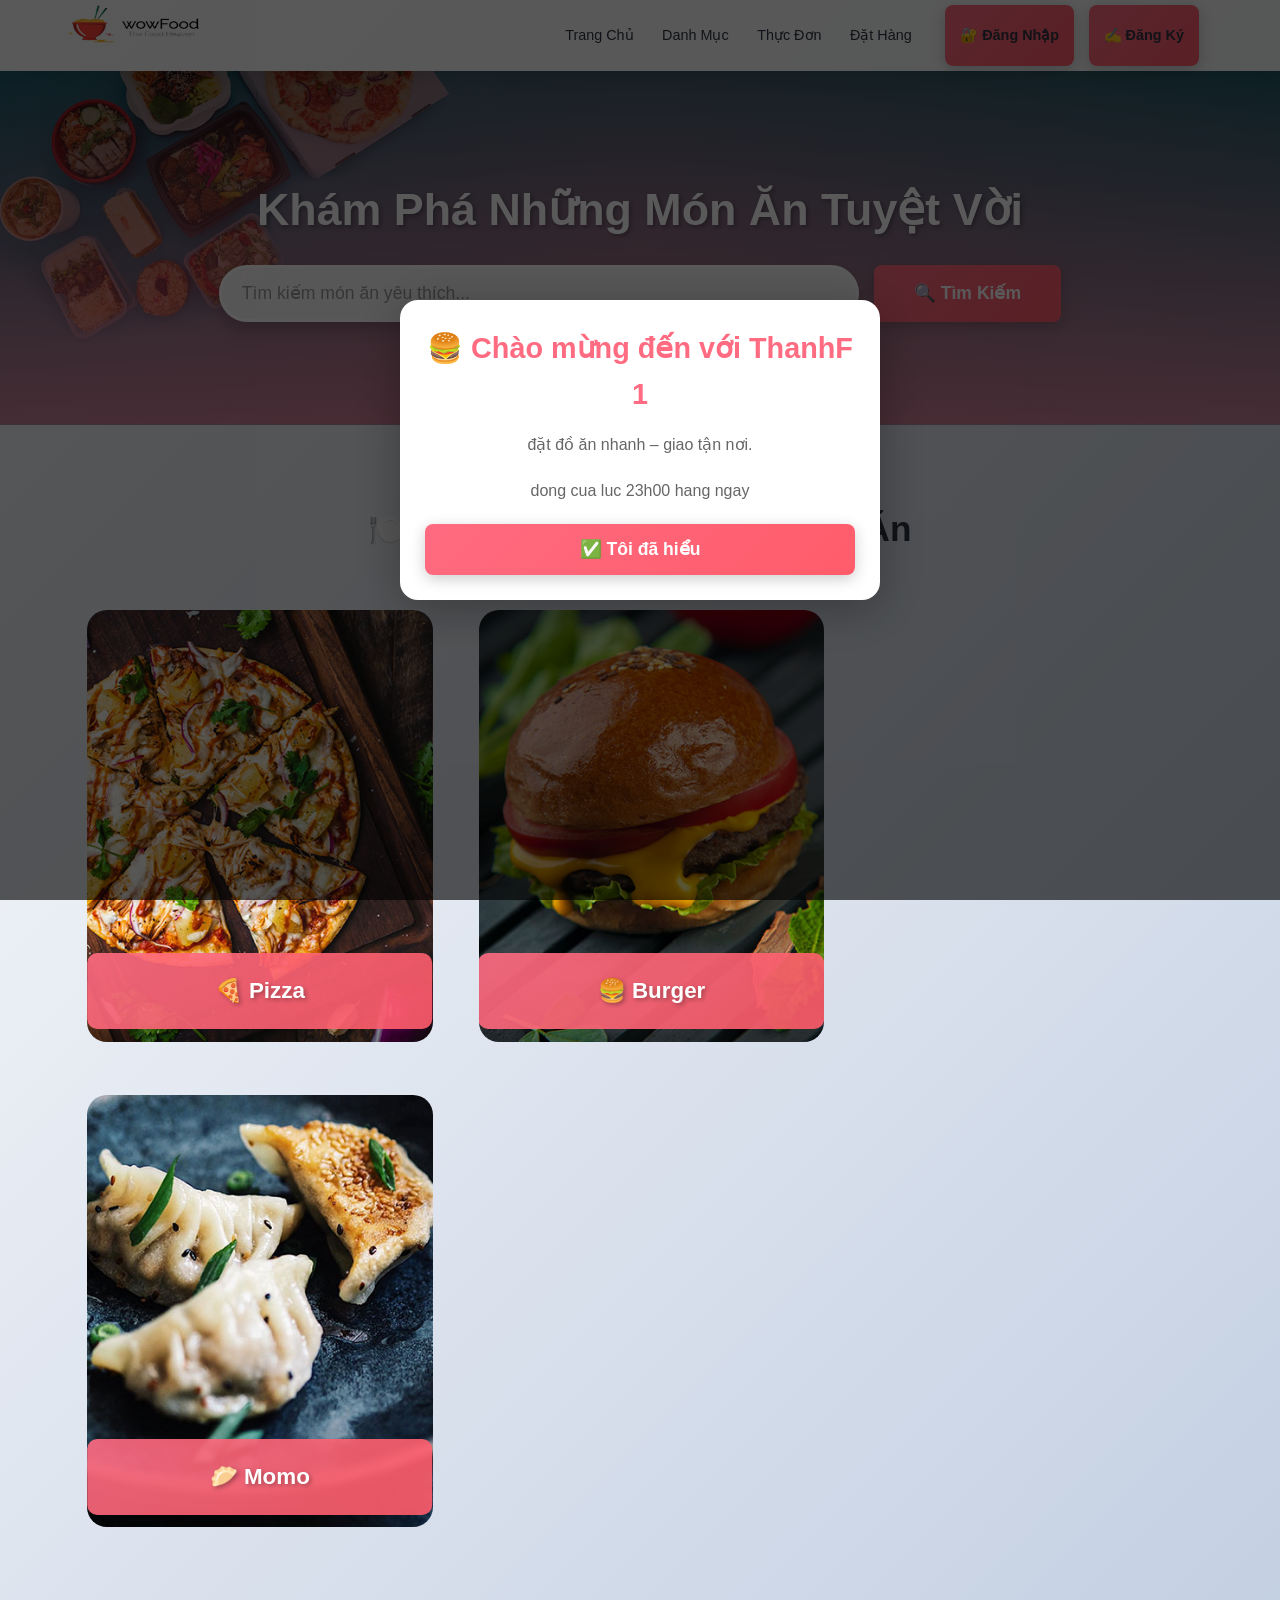
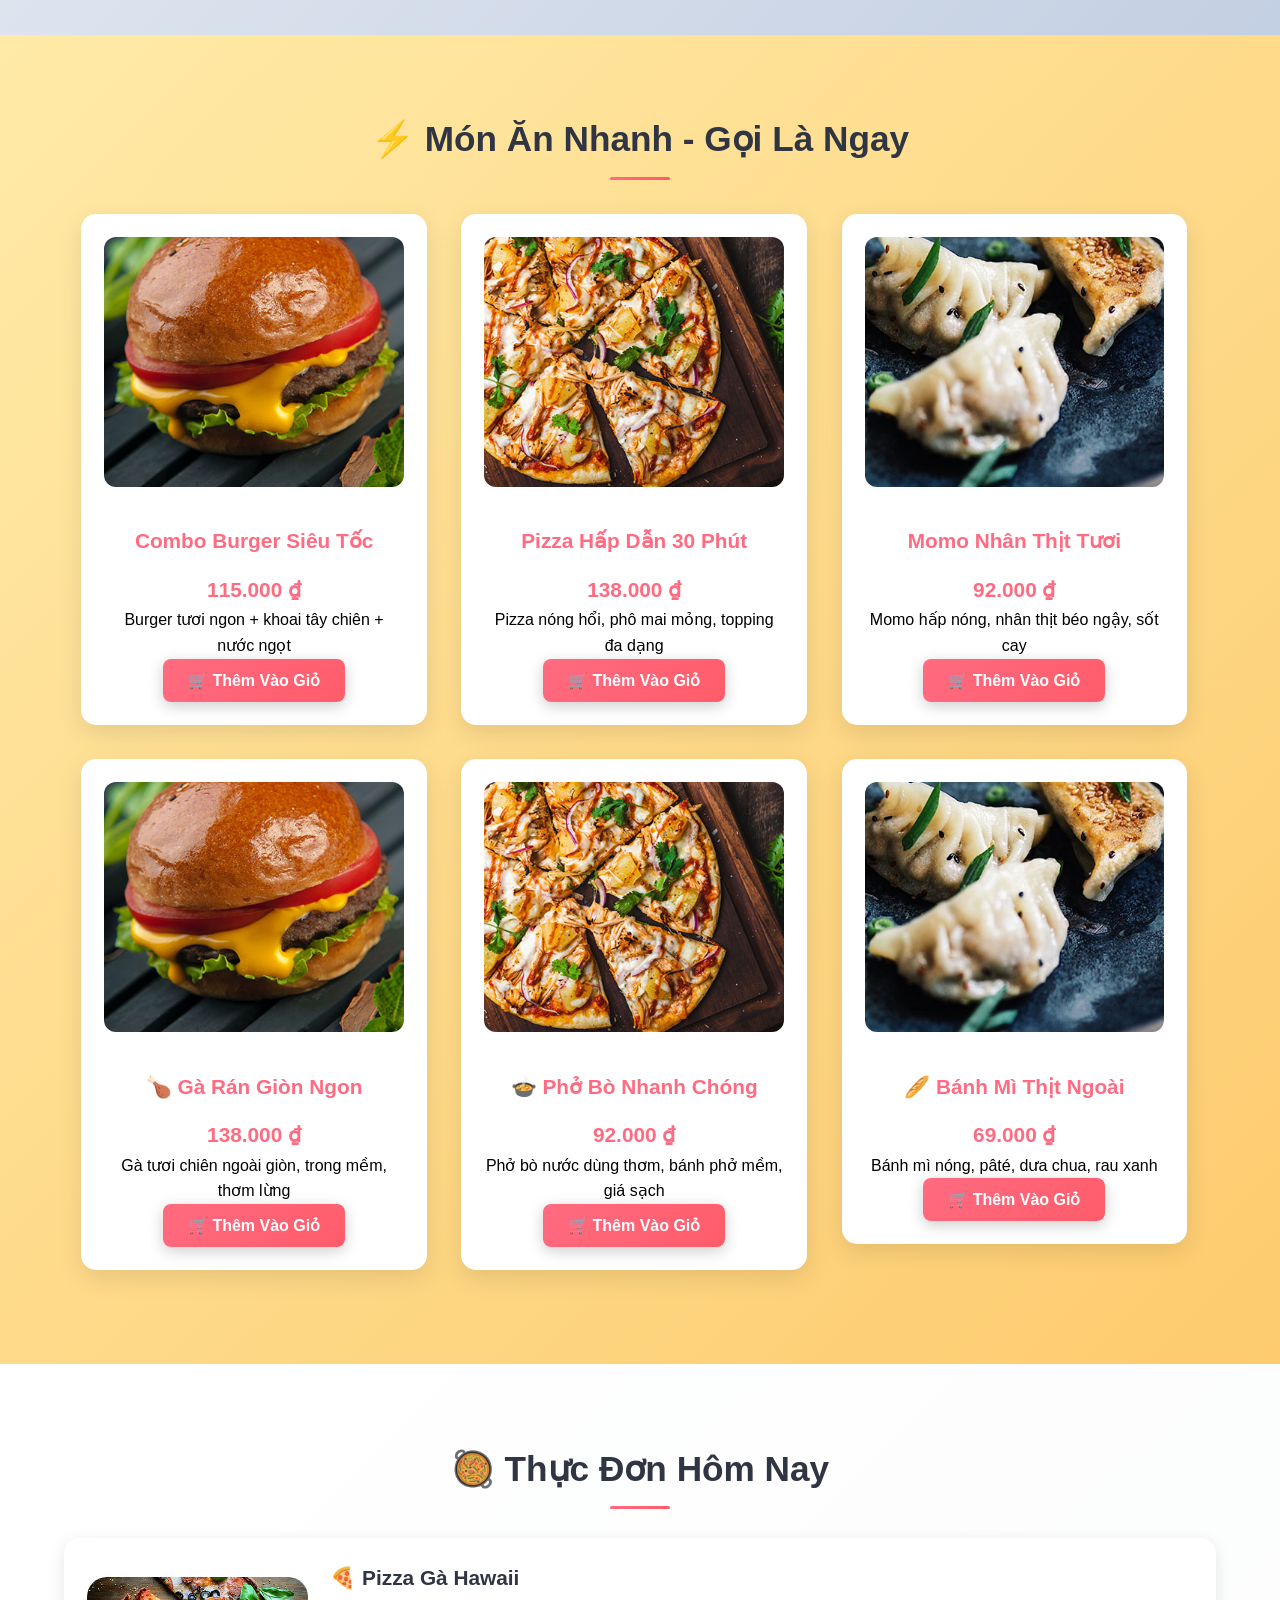
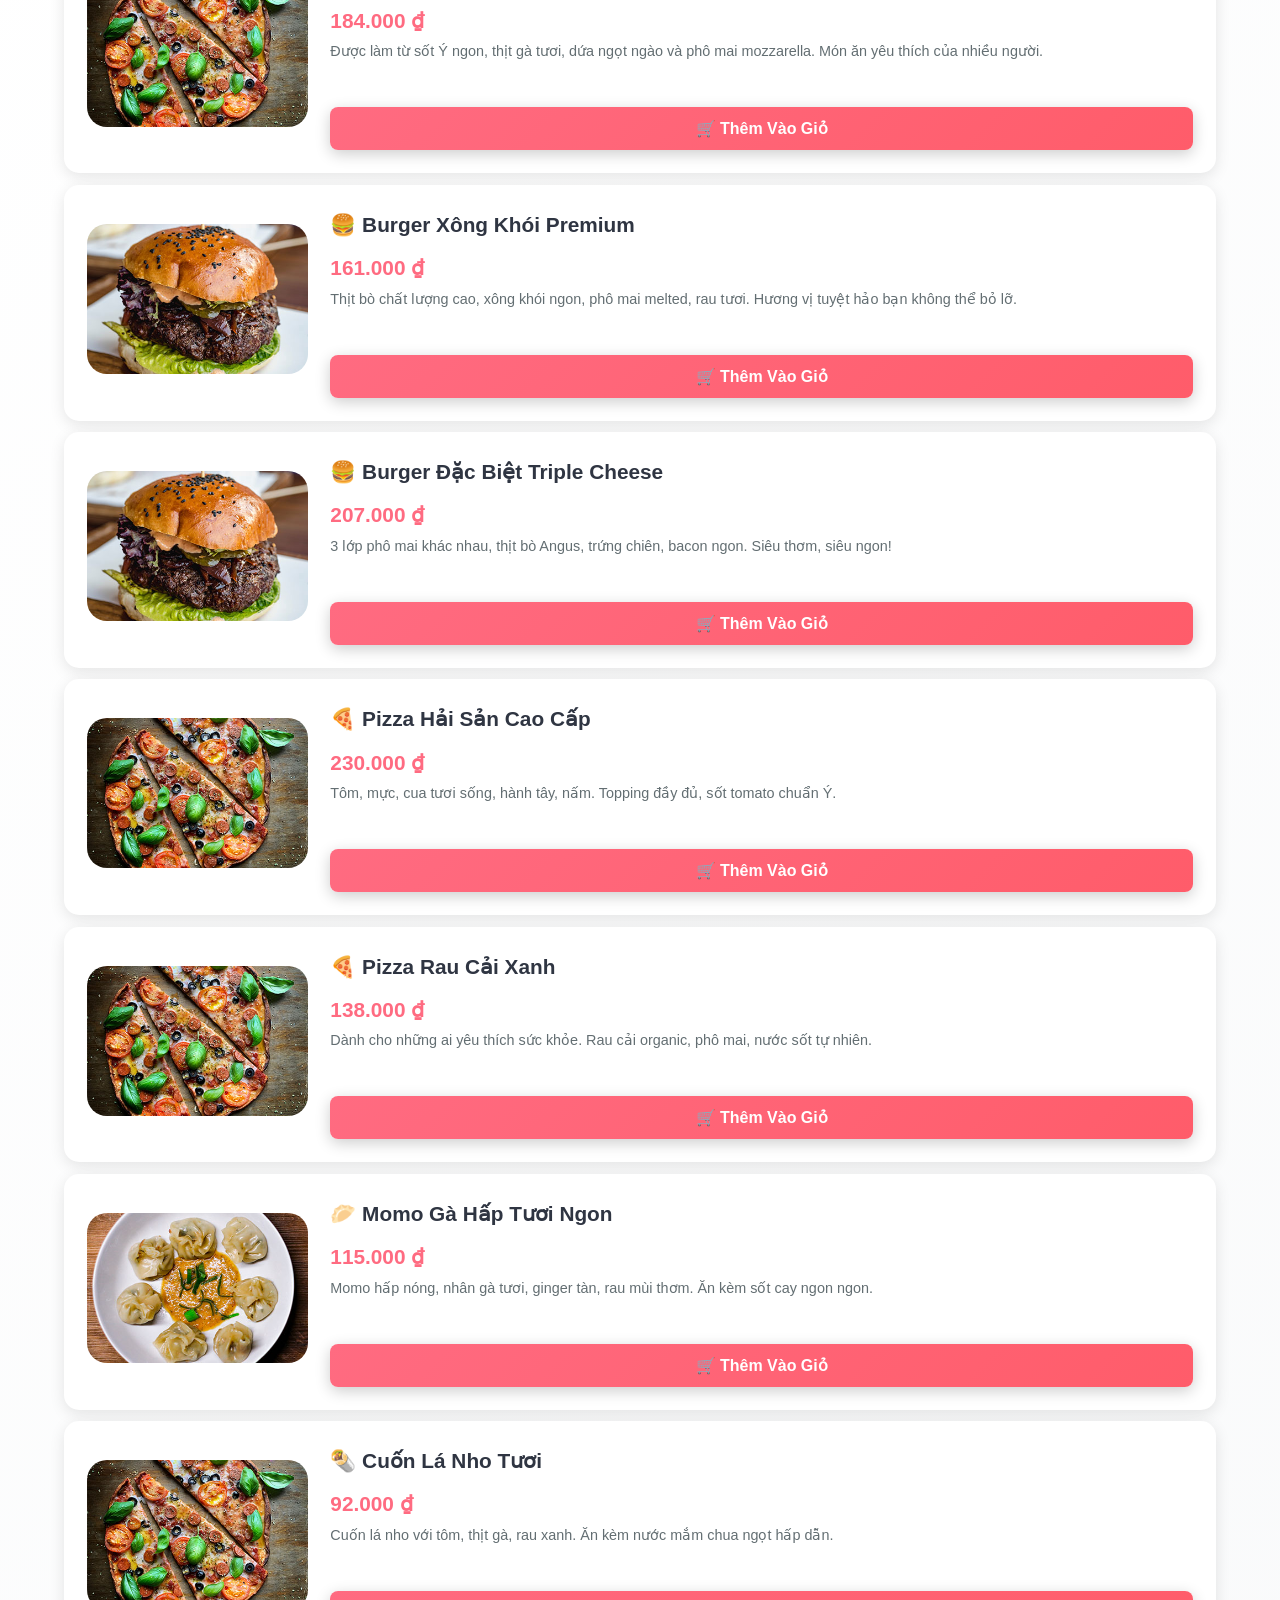
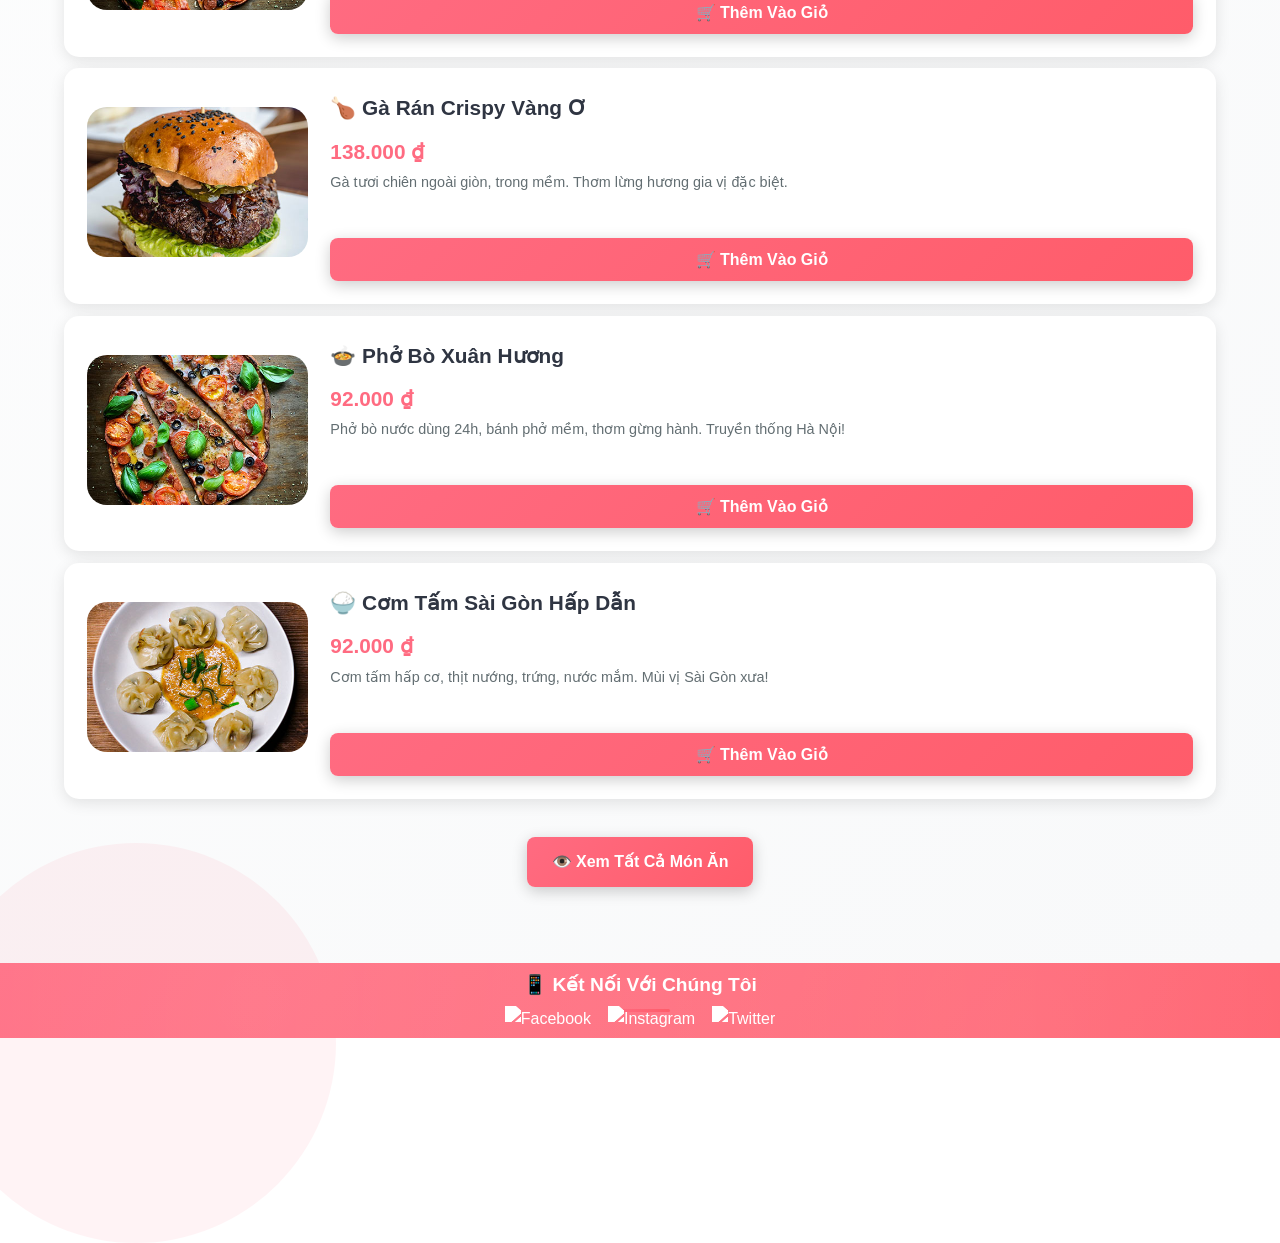
==== commit 0f8c18f8: "Update welcome message and add additional info bug" ====
--- a/index.html
+++ b/index.html
@@ -95,7 +95,8 @@
         text-align:center;
     ">
        <h2 style="color:#ff6b81">🍔 Chào mừng đến với ThanhF 1</h2>
-        <p>Website đặt đồ ăn nhanh – giao tận nơi.</p>
+        <p> đặt đồ ăn nhanh – giao tận nơi.</p>
+        <p>dong cua luc 23h00 hang ngay</p>
         <button type="button" class="btn btn-primary" onclick="acceptWelcome()">
     ✅ Tôi đã hiểu
 </button>
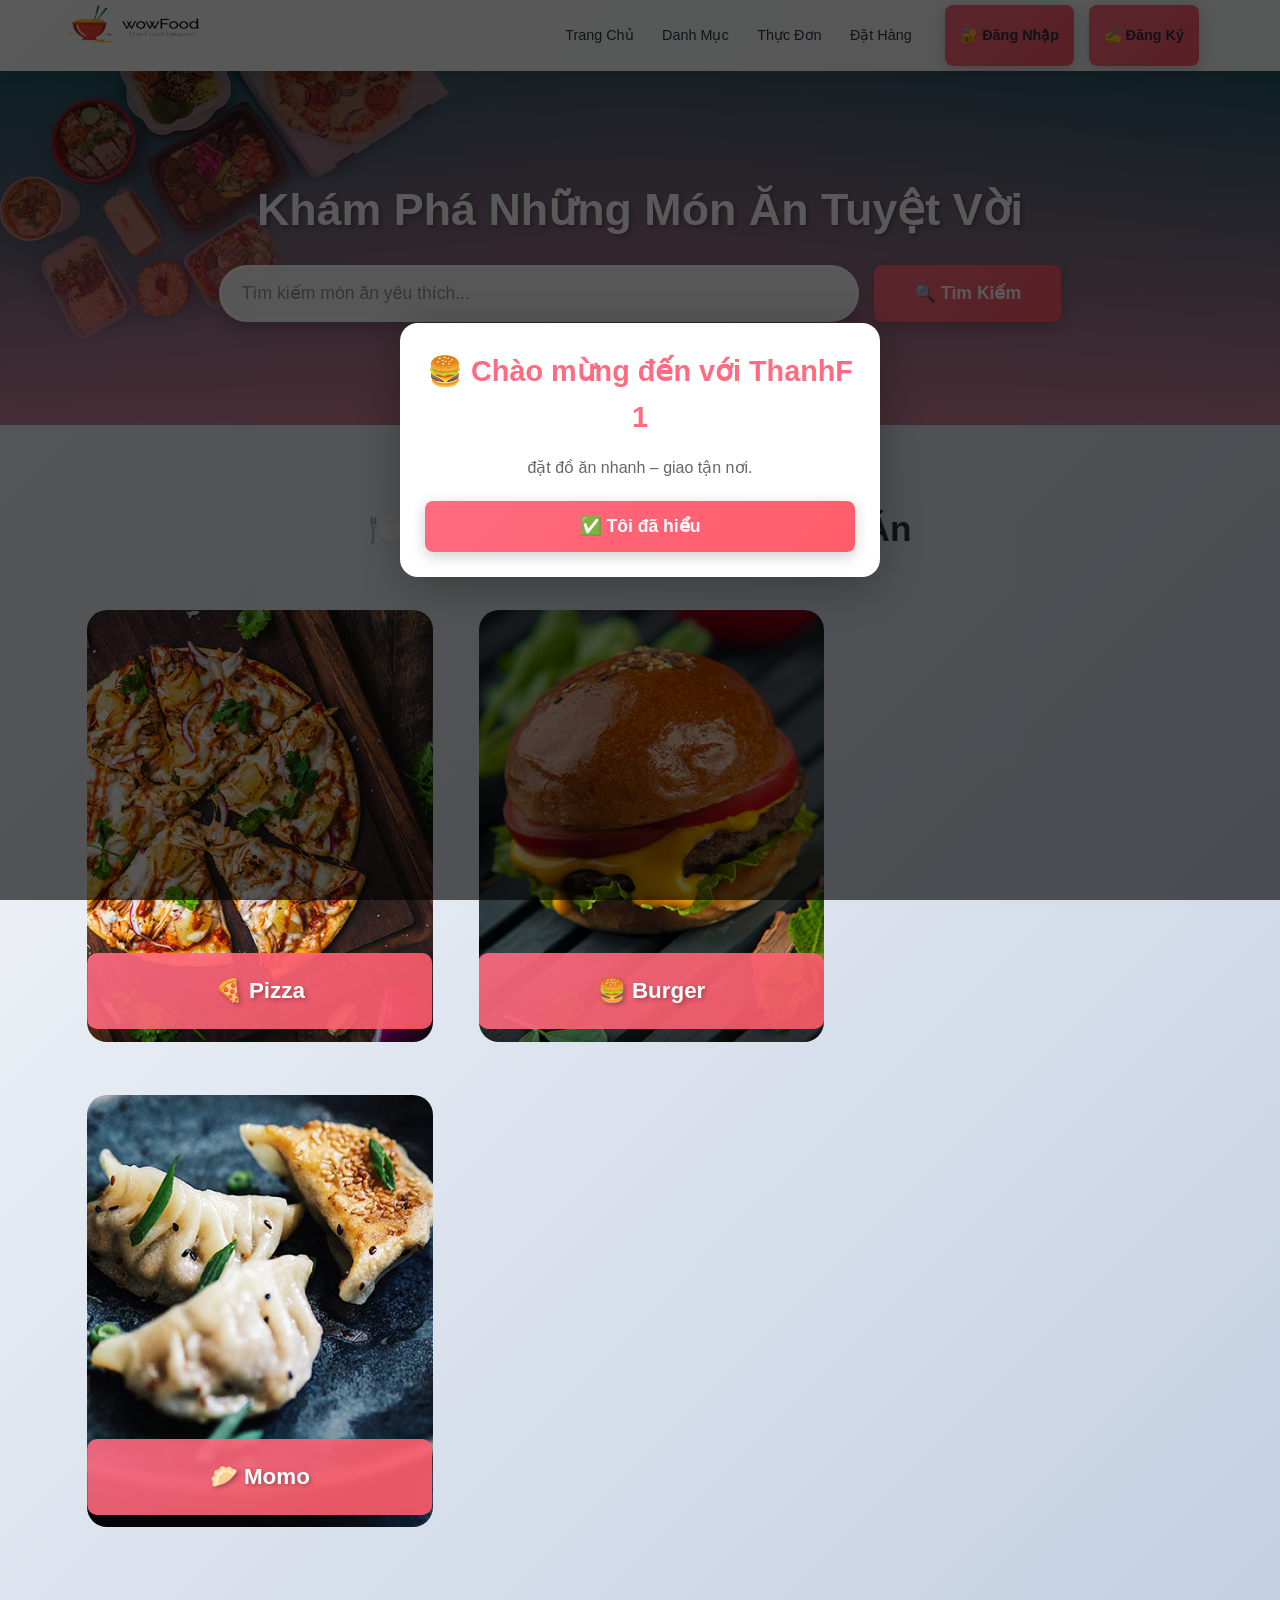
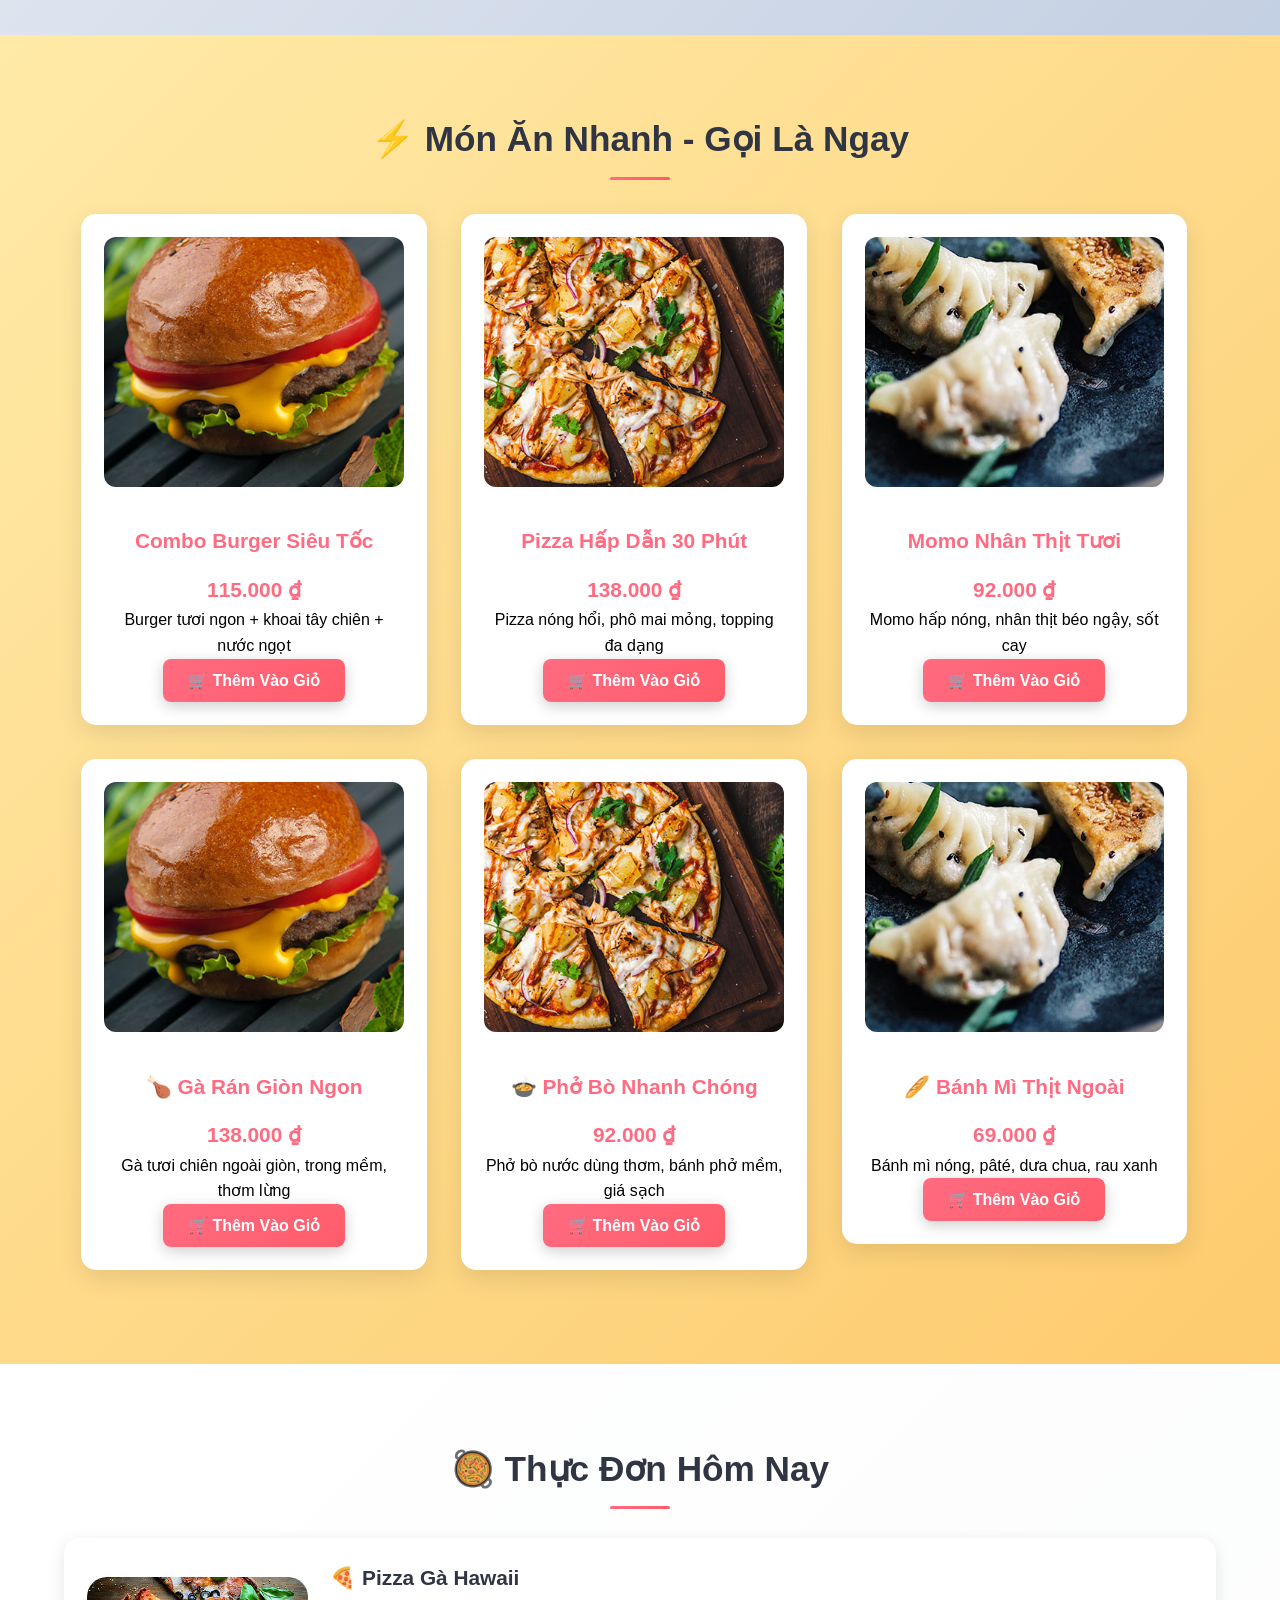
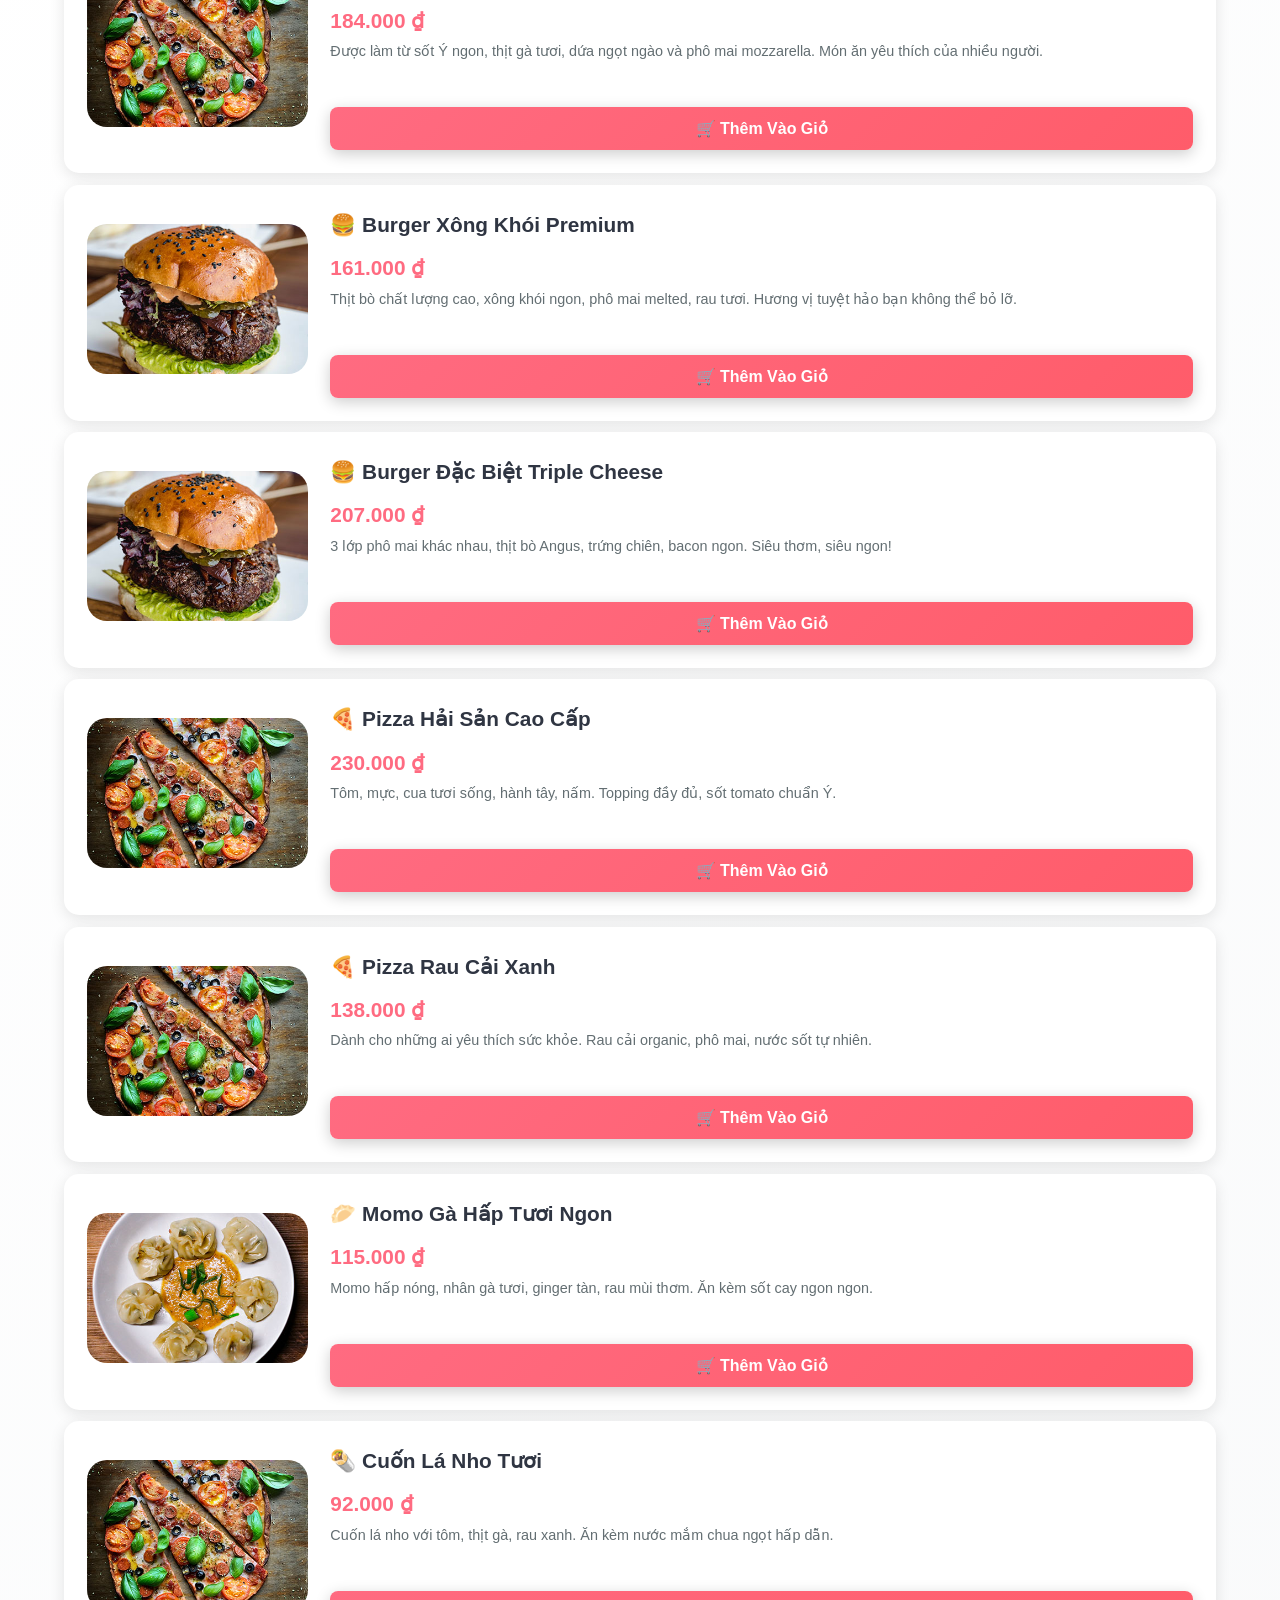
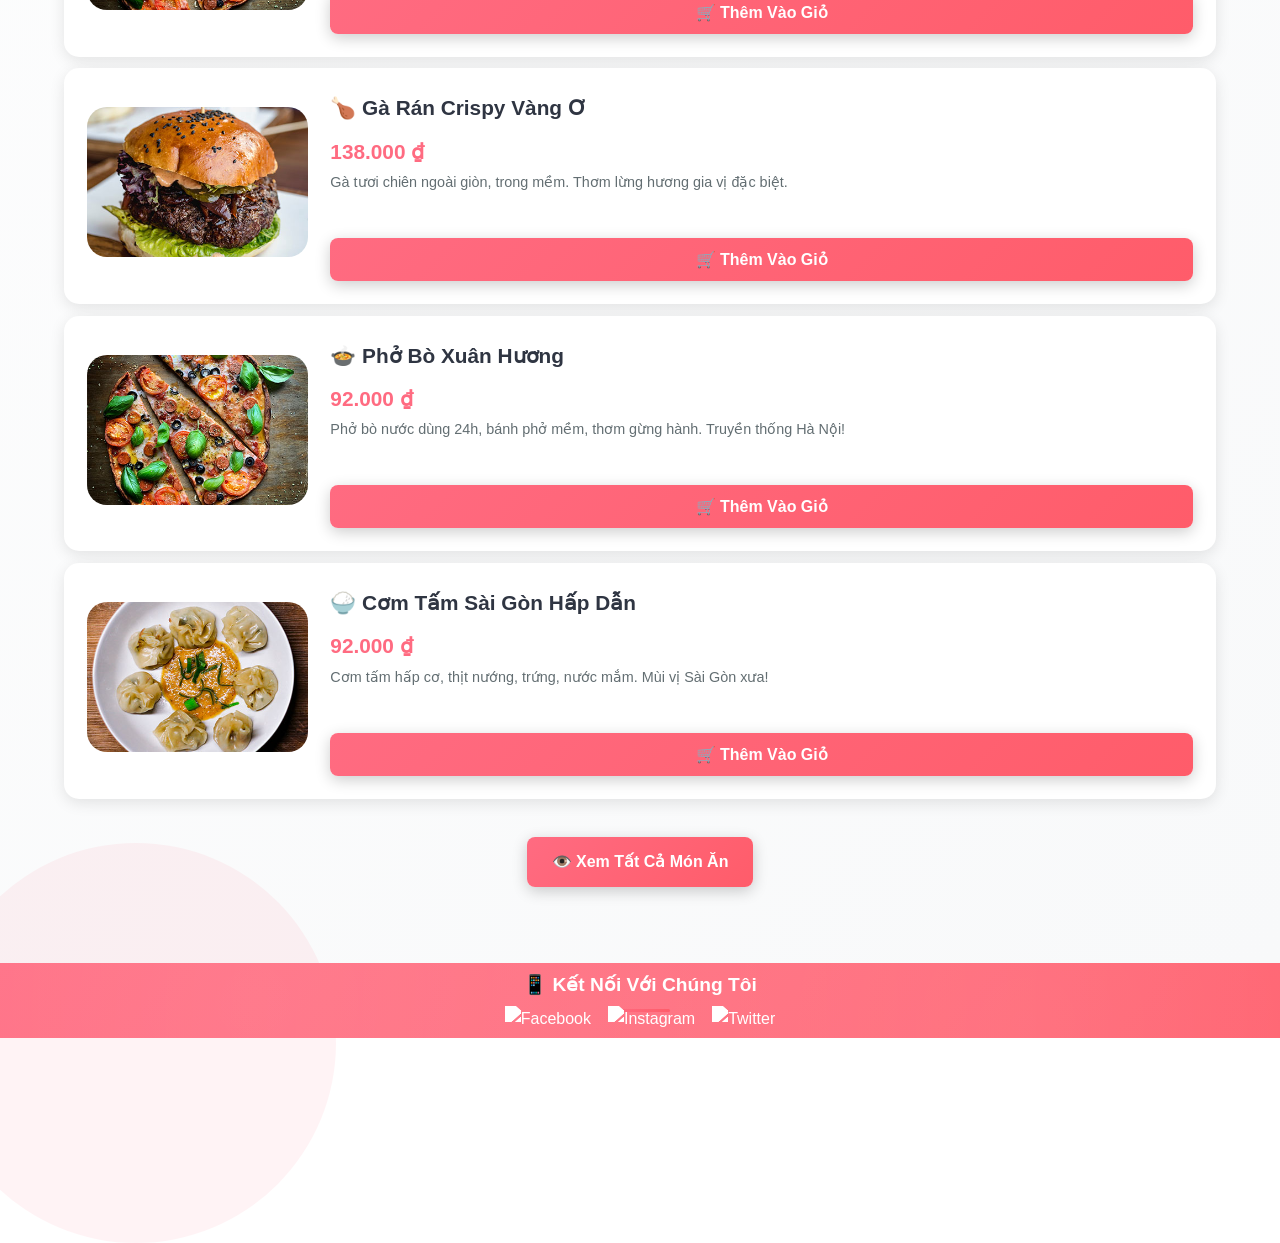
==== commit b2fd0401: "Refactor notifications and update title in index.html" ====
--- a/index.html
+++ b/index.html
@@ -3,7 +3,7 @@
 <head>
     <meta charset="UTF-8">
     <meta name="viewport" content="width=device-width, initial-scale=1.0">
-    <title>ThanhF 1 - Nhà Hàng Ăn Nhanh & Ẩm Thực Đẳng Cấp</title>
+    <title>Ăn Nhanh & Ẩm Thực Đẳng Cấp</title>
     <link rel="stylesheet" href="css/style.css">
 
     <style>
@@ -95,8 +95,7 @@
         text-align:center;
     ">
        <h2 style="color:#ff6b81">🍔 Chào mừng đến với ThanhF 1</h2>
-        <p> đặt đồ ăn nhanh – giao tận nơi.</p>
-        <p>dong cua luc 23h00 hang ngay</p>
+        <p>đặt đồ ăn nhanh – giao tận nơi.</p>
         <button type="button" class="btn btn-primary" onclick="acceptWelcome()">
     ✅ Tôi đã hiểu
 </button>
@@ -620,9 +619,9 @@
                 updateUserProfile();
                 closeLoginModal();
                 loginForm.reset();
-                alert('✅ Đăng nhập thành công!');
+                showNotification('✅ Đăng nhập thành công!', 'success');
             } else {
-                alert('❌ Email hoặc mật khẩu không đúng!');
+                showNotification('❌ Email hoặc mật khẩu không đúng!', 'error');
             }
         });
     }
@@ -639,7 +638,7 @@
             let password2 = document.getElementById('regPassword2').value;
             
             if (password !== password2) {
-                alert('⚠️ Mật khẩu không khớp!');
+                showNotification('⚠️ Mật khẩu không khớp!', 'warning');
                 return;
             }
             
@@ -648,7 +647,7 @@
             
             // Check if email already exists
             if (accounts.find(acc => acc.email === email)) {
-                alert('❌ Email này đã được đăng ký rồi!');
+                showNotification('❌ Email này đã được đăng ký rồi!', 'error');
                 return;
             }
             
@@ -674,7 +673,7 @@
             updateUserProfile();
             closeRegisterModal();
             registerForm.reset();
-            alert('✅ Đăng ký thành công! Bạn đã được tự động đăng nhập.');
+            showNotification('✅ Đăng ký thành công! Bạn đã được tự động đăng nhập.', 'success');
         });
     }
     
@@ -691,8 +690,10 @@
         // Show user profile
         if (profileMenu) profileMenu.style.display = 'inline';
         if (authMenu) authMenu.style.display = 'none';
-        document.getElementById('user-name').textContent = user.name;
-        document.getElementById('user-avatar').textContent = user.name.charAt(0).toUpperCase();
+        let userNameEl = document.getElementById('user-name');
+        if (userNameEl) userNameEl.textContent = user.name;
+        let userAvatarEl = document.getElementById('user-avatar');
+        if (userAvatarEl) userAvatarEl.textContent = user.name.charAt(0).toUpperCase();
     } else {
         // Show login/register buttons
         if (profileMenu) profileMenu.style.display = 'none';
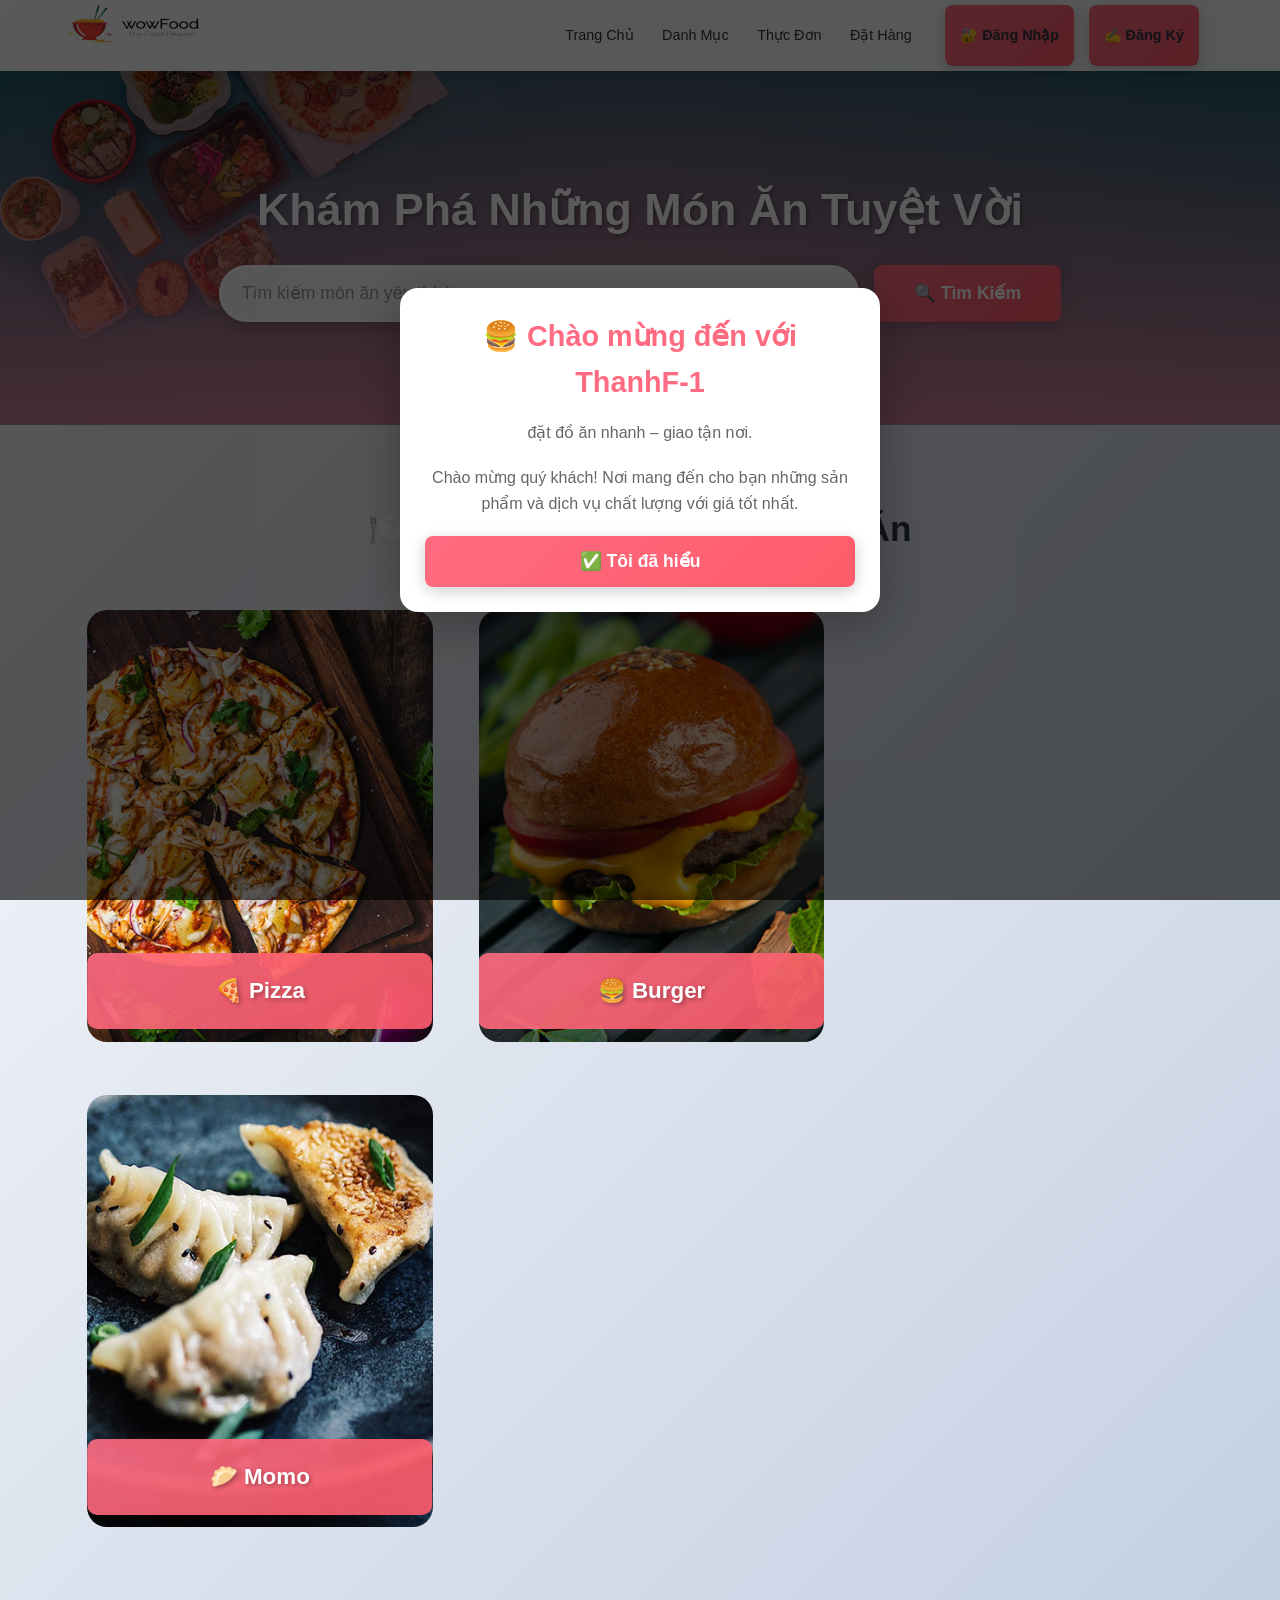
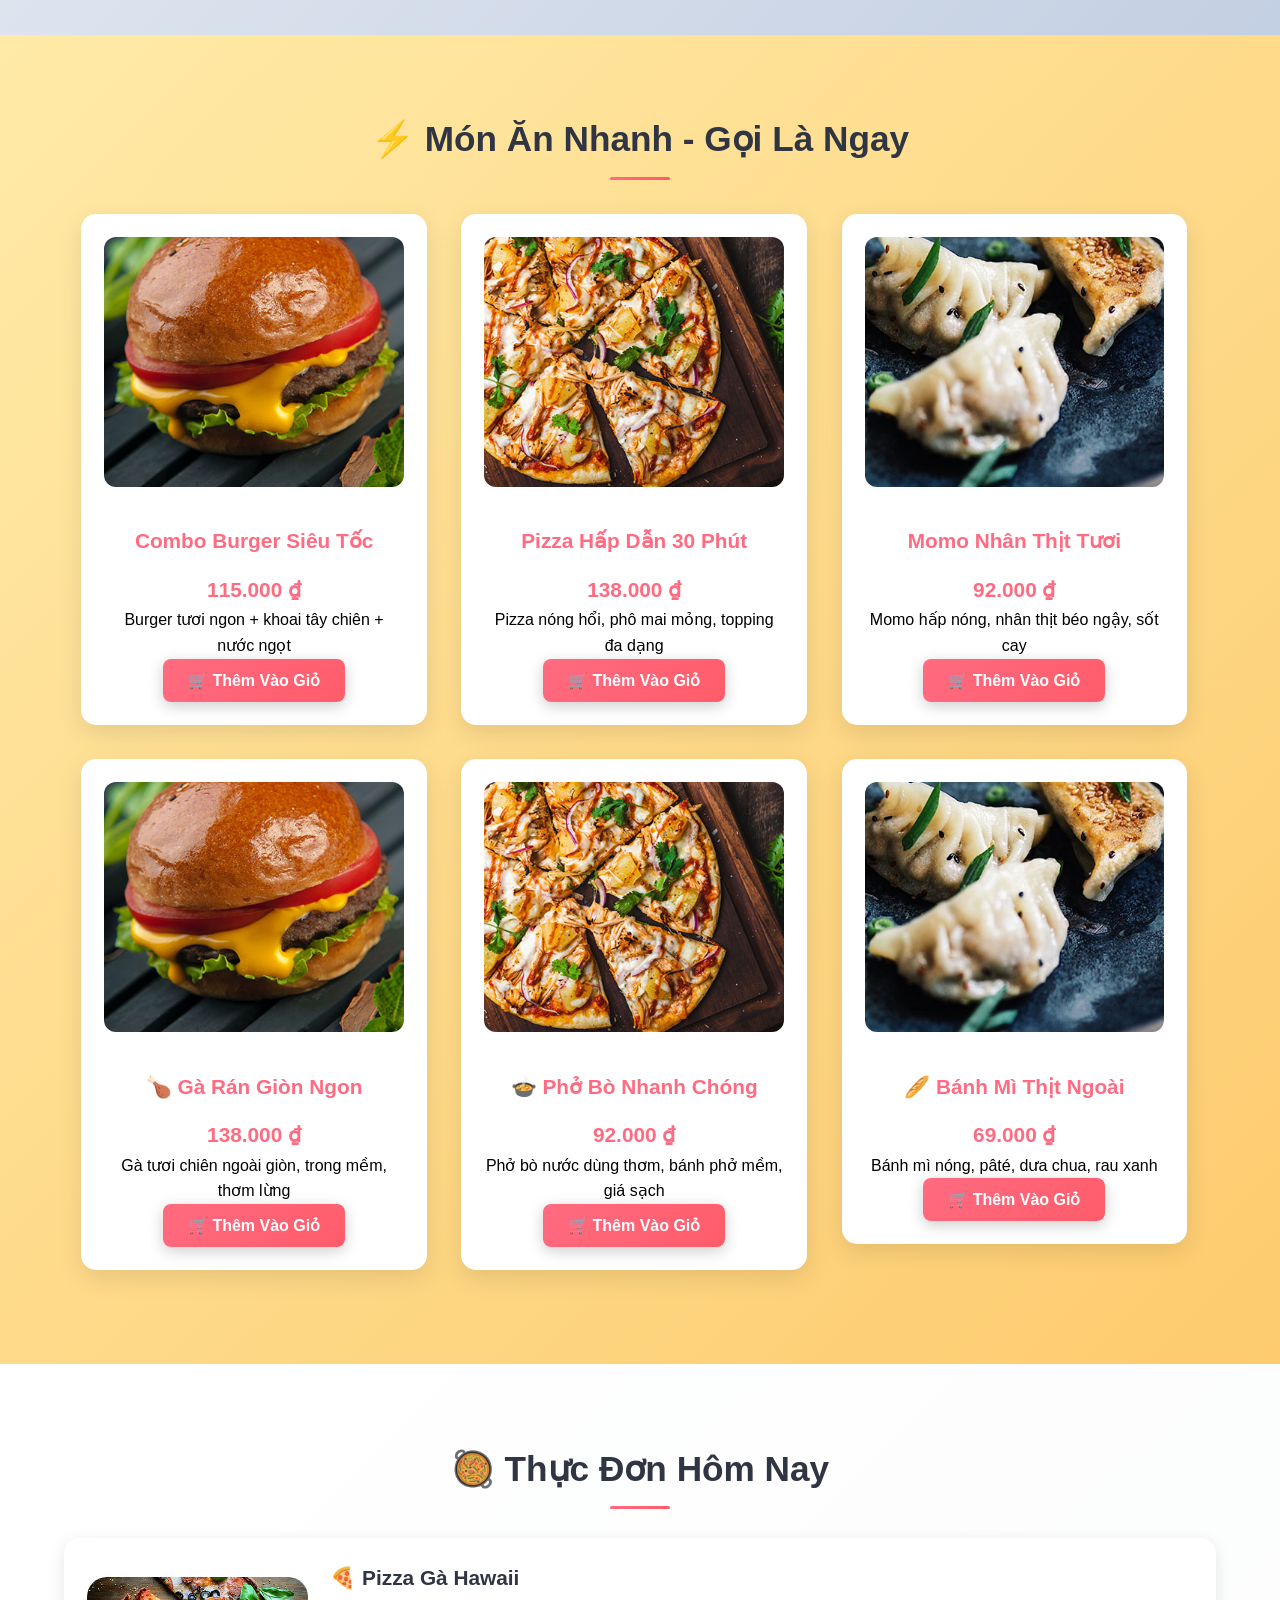
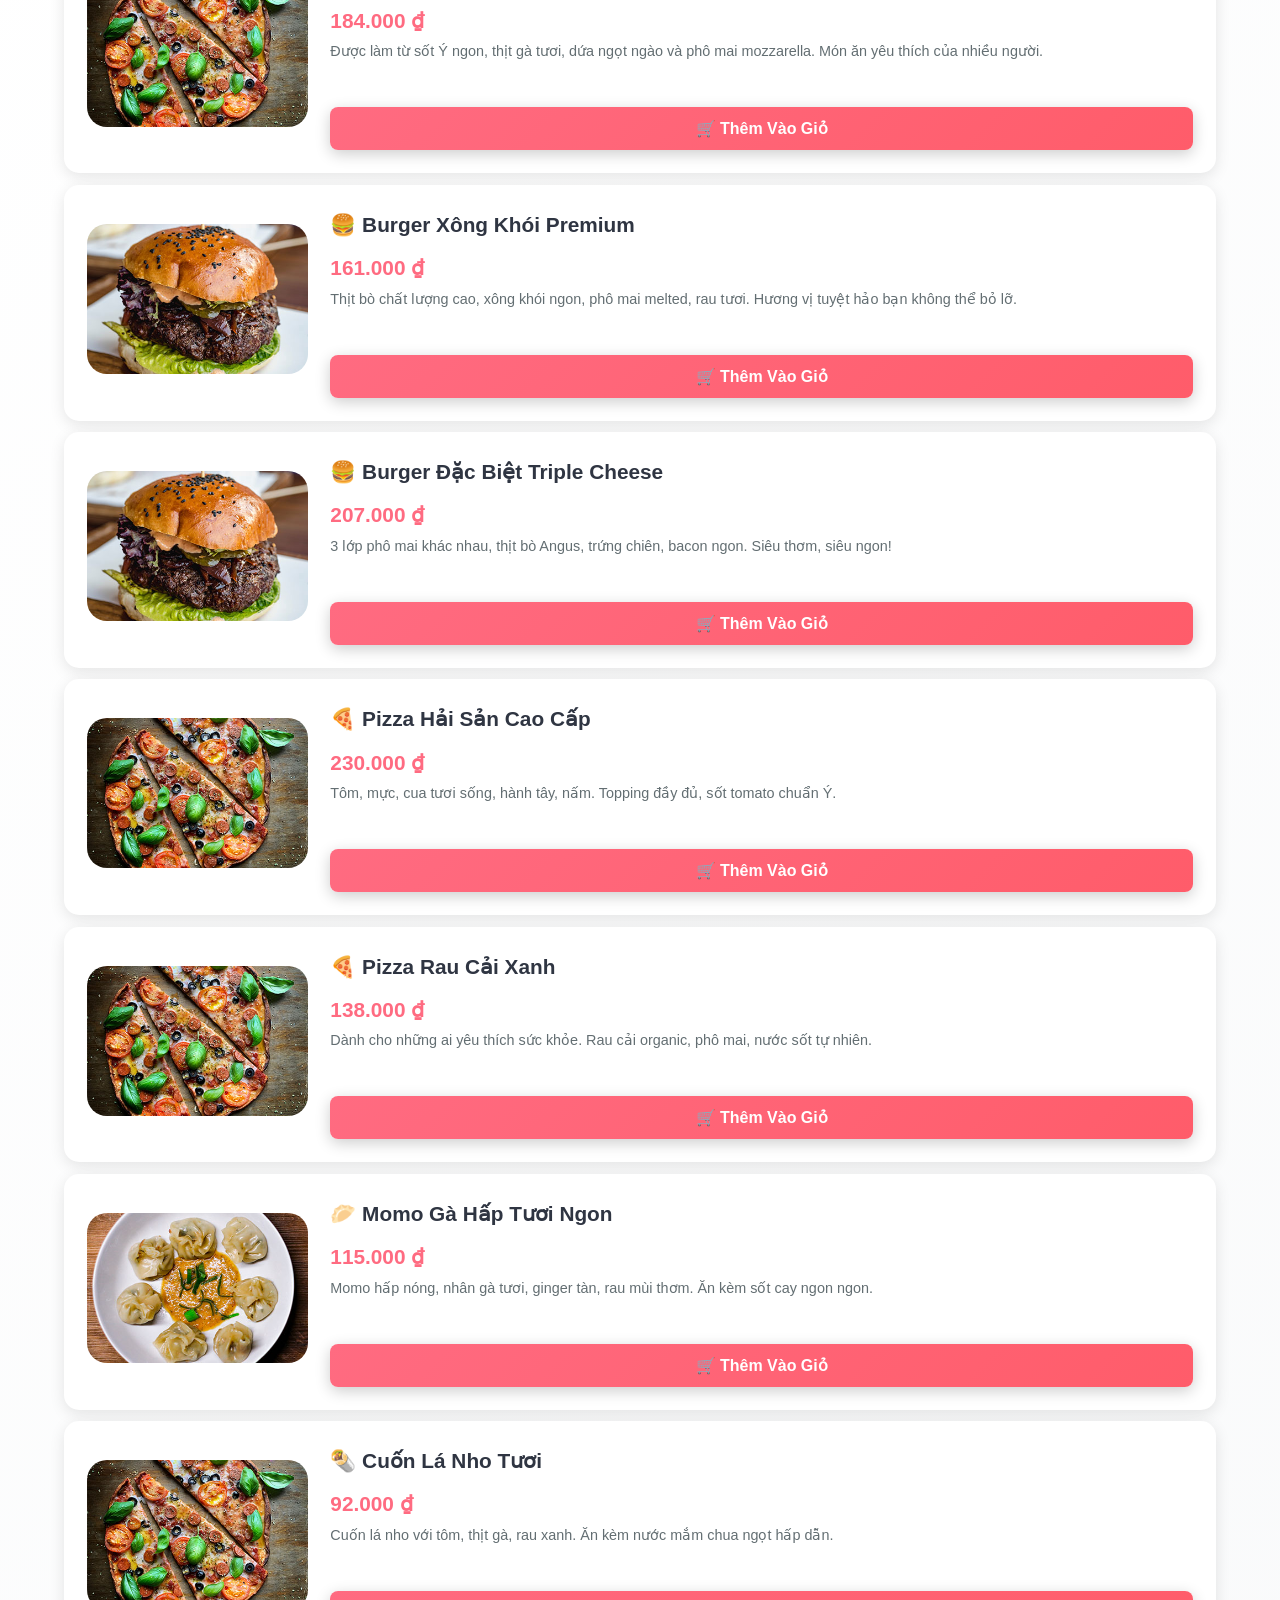
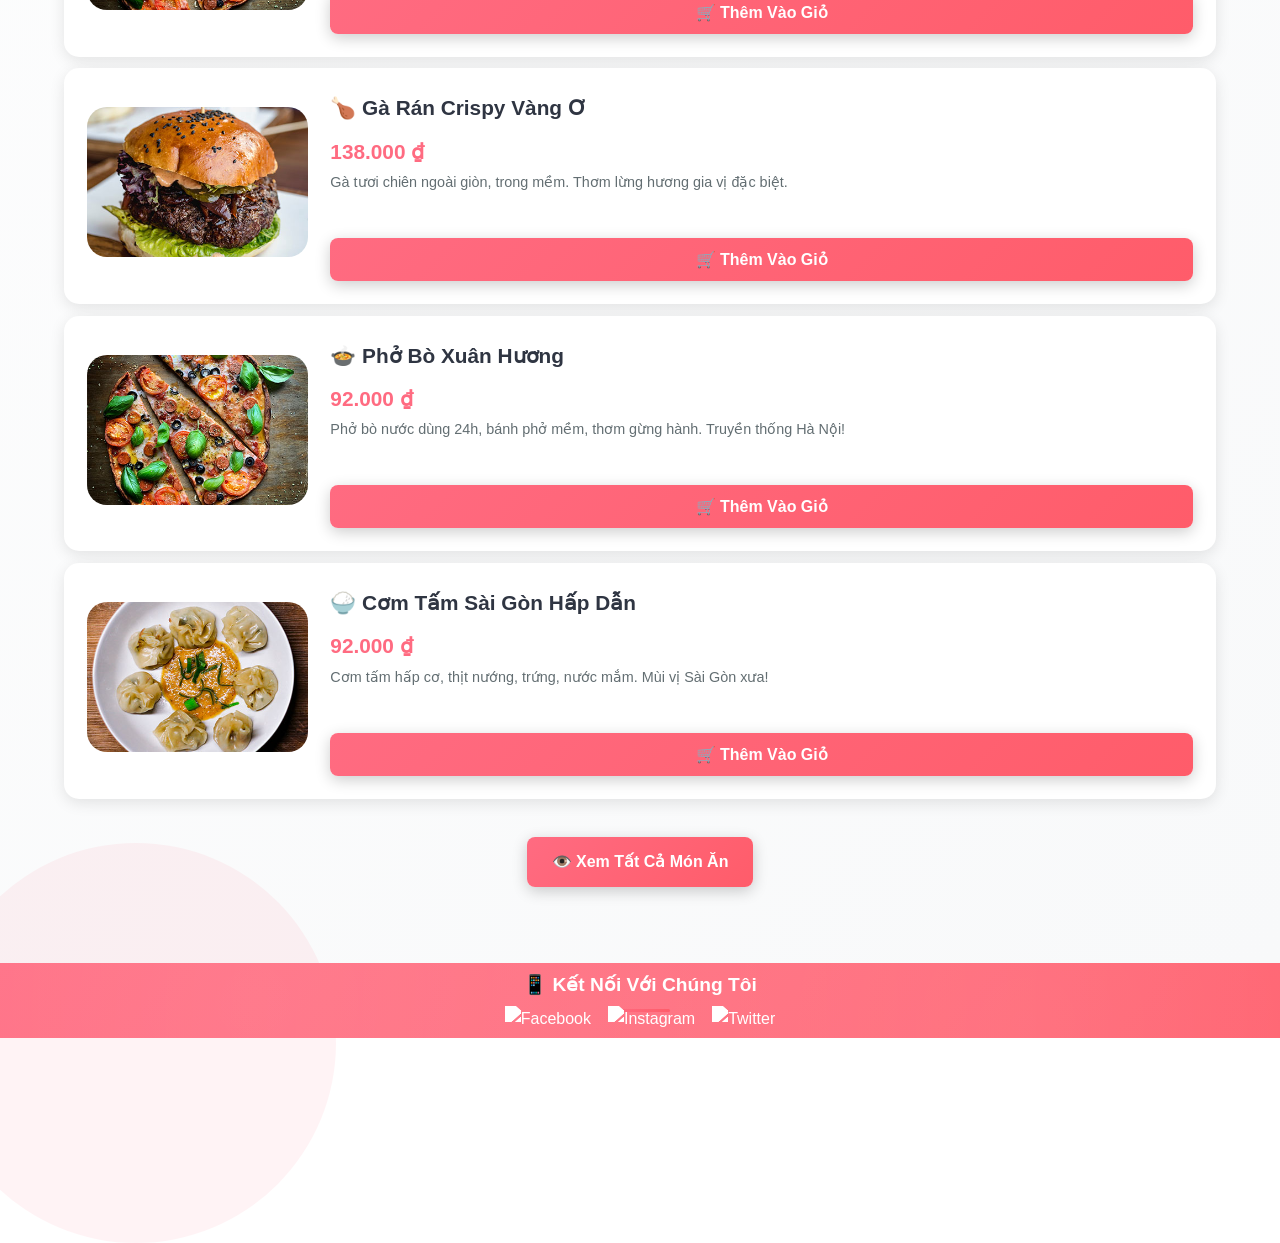
==== commit 023e4329: "Update index.html" ====
--- a/index.html
+++ b/index.html
@@ -94,8 +94,10 @@
         width:90%;
         text-align:center;
     ">
-       <h2 style="color:#ff6b81">🍔 Chào mừng đến với ThanhF 1</h2>
+       <h2 style="color:#ff6b81">🍔 Chào mừng đến với ThanhF-1</h2>
         <p>đặt đồ ăn nhanh – giao tận nơi.</p>
+        <p>Chào mừng quý khách!
+Nơi mang đến cho bạn những sản phẩm và dịch vụ chất lượng với giá tốt nhất.</p>
         <button type="button" class="btn btn-primary" onclick="acceptWelcome()">
     ✅ Tôi đã hiểu
 </button>
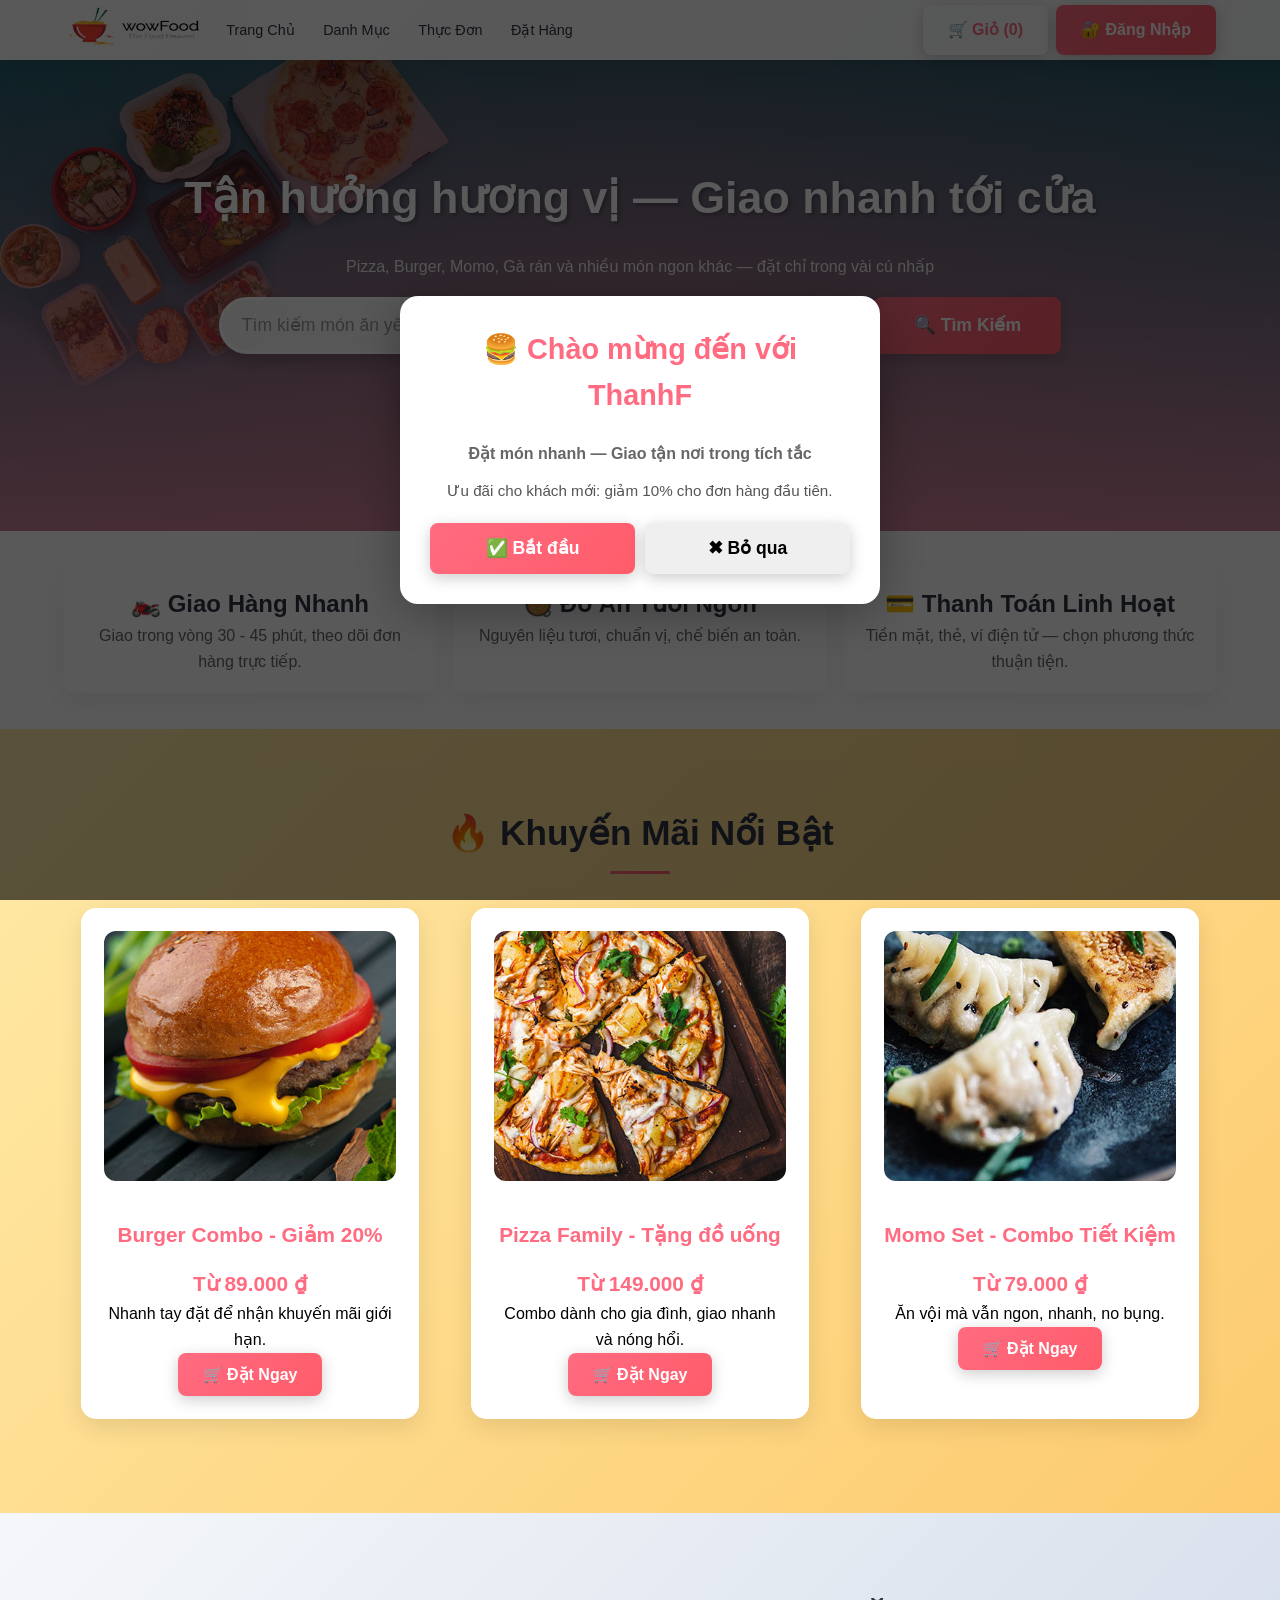
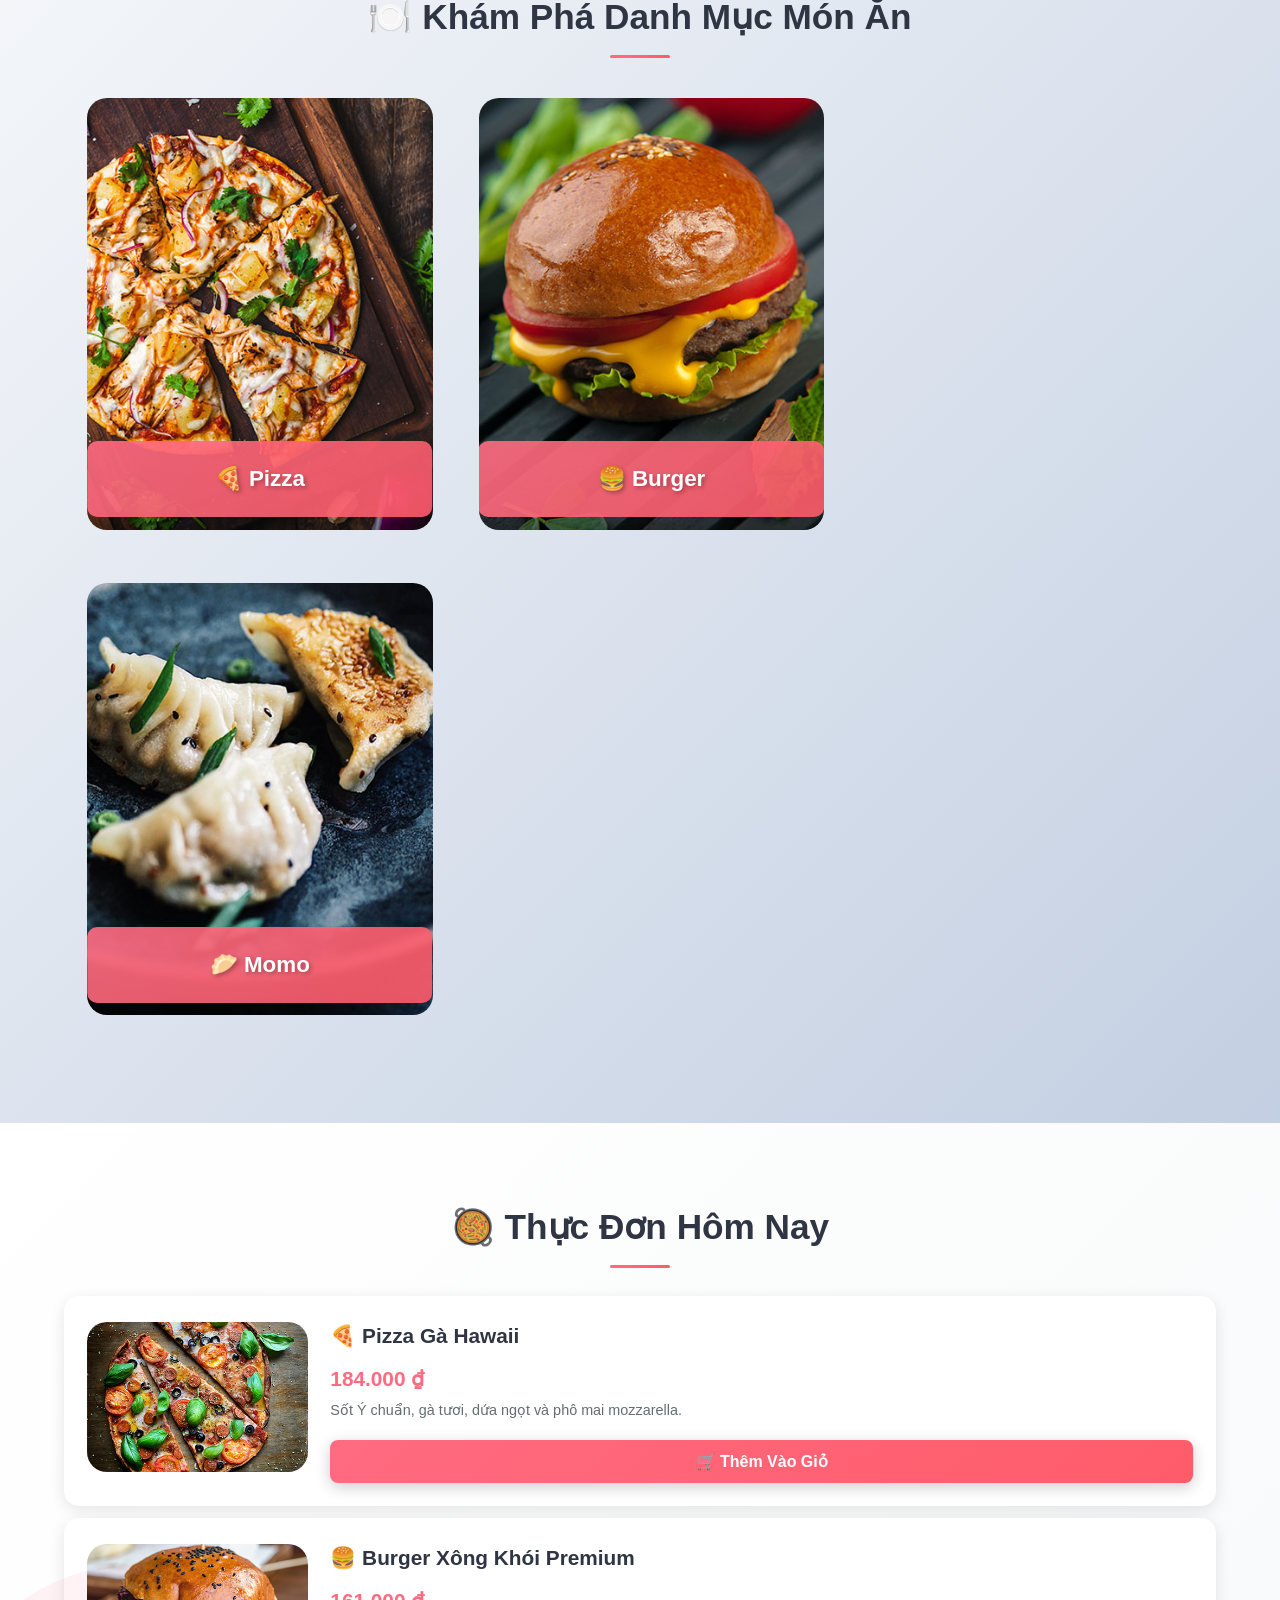
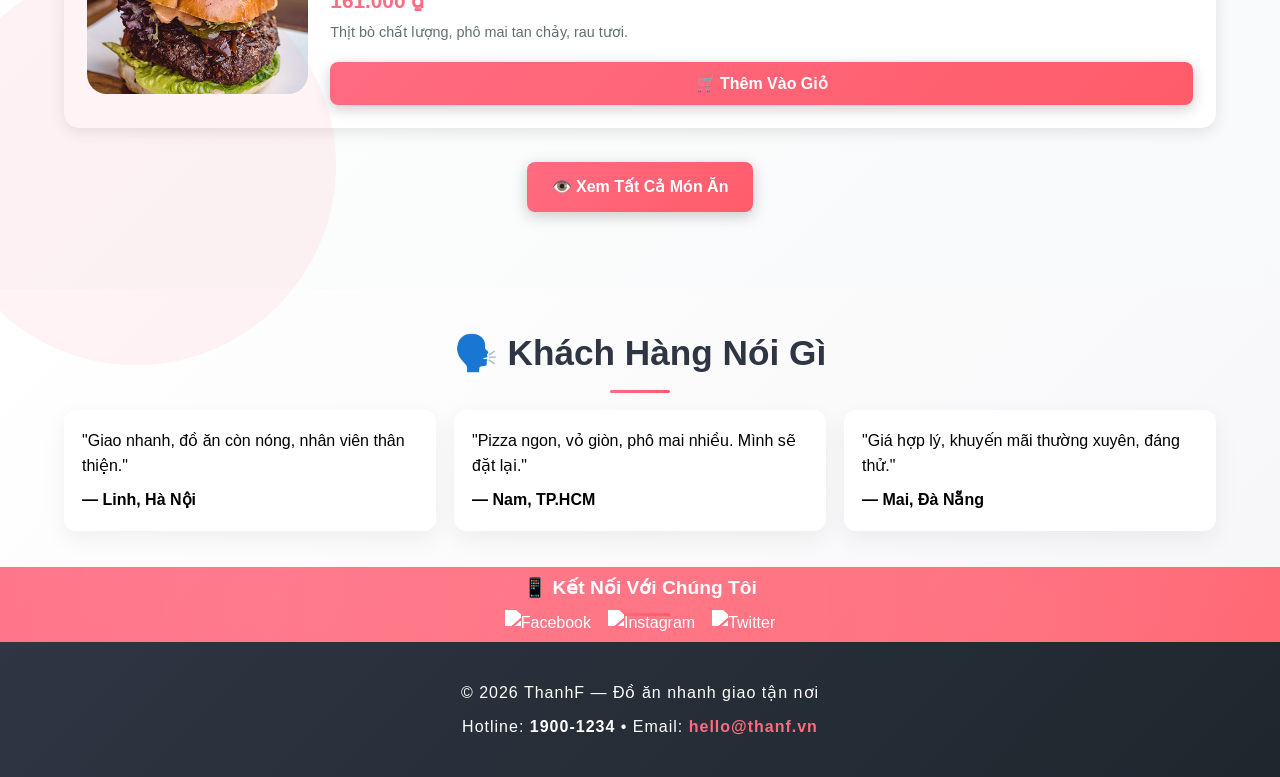
==== commit 096ade04: "sửa" ====
--- a/index.html
+++ b/index.html
@@ -1,150 +1,223 @@
 <!DOCTYPE html>
 <html lang="vi">
 <head>
-    <meta charset="UTF-8">
-    <meta name="viewport" content="width=device-width, initial-scale=1.0">
-    <title>Ăn Nhanh & Ẩm Thực Đẳng Cấp</title>
-    <link rel="stylesheet" href="css/style.css">
-
-    <style>
-        @keyframes zoomIn {
-            from { transform: scale(.85); opacity: 0; }
-            to { transform: scale(1); opacity: 1; }
-        }
-
-        @keyframes slideInTop {
-            from {
-                transform: translateY(-100%);
-                opacity: 0;
-            }
-            to {
-                transform: translateY(0);
-                opacity: 1;
-            }
-        }
-
-        .welcome-modal {
-    position: fixed;
-    top: 0;
-    left: 0;
-    right: 0;
-    bottom: 0;
-    background: rgba(0,0,0,0.65);
-    z-index: 99999;
-    display: flex;
-    align-items: center;
-    justify-content: center;
-}
-
-        .welcome-modal div {
-            animation: zoomIn 0.5s ease-in-out;
-        }
-
-        .welcome-modal.hidden {
-    display: none !important;
-}
-
-        .notification {
-            position: fixed;
-            top: 20px;
-            right: 20px;
-            background: white;
-            padding: 16px 24px;
-            border-radius: 8px;
-            box-shadow: 0 4px 12px rgba(0,0,0,0.15);
-            z-index: 100000;
-            animation: slideInTop 0.4s ease-out;
-            max-width: 400px;
-            font-size: 15px;
-        }
-
-        .notification.success {
-            border-left: 4px solid #27ae60;
-            background: #f0f9f6;
-            color: #27ae60;
-        }
-
-        .notification.warning {
-            border-left: 4px solid #f39c12;
-            background: #fef9f0;
-            color: #d68910;
-        }
-
-        .notification.error {
-            border-left: 4px solid #e74c3c;
-            background: #fdf2f0;
-            color: #c0392b;
-        }
-
-        .notification.info {
-            border-left: 4px solid #3498db;
-            background: #f0f7fc;
-            color: #2980b9;
-        }
-    </style>
-</head>
-
-<body>
-   <div id="welcomeModal" class="welcome-modal">
-    <div style="
-        background:white;
-        padding:25px;
-        border-radius:18px;
-        max-width:480px;
-        width:90%;
-        text-align:center;
-    ">
-       <h2 style="color:#ff6b81">🍔 Chào mừng đến với ThanhF-1</h2>
-        <p>đặt đồ ăn nhanh – giao tận nơi.</p>
-        <p>Chào mừng quý khách!
-Nơi mang đến cho bạn những sản phẩm và dịch vụ chất lượng với giá tốt nhất.</p>
-        <button type="button" class="btn btn-primary" onclick="acceptWelcome()">
-    ✅ Tôi đã hiểu
-</button>
+    <!DOCTYPE html>
+    <html lang="vi">
+    <head>
+        <meta charset="UTF-8">
+        <meta name="viewport" content="width=device-width, initial-scale=1.0">
+        <title>ThanhF - Ăn Nhanh, Giao Nhanh</title>
+        <link rel="stylesheet" href="css/style.css">
+        <meta name="description" content="ThanhF - cửa hàng đồ ăn nhanh: pizza, burger, momo, gà rán và nhiều món khác. Giao hàng nhanh, đồ ăn tươi ngon.">
+    </head>
+
+    <body>
+
+    <!-- Welcome modal -->
+    <div id="welcomeModal" class="welcome-modal">
+        <div>
+           <h2>🍔 Chào mừng đến với ThanhF</h2>
+            <p style="margin: 8px 0 12px; font-weight:600;">Đặt món nhanh — Giao tận nơi trong tích tắc</p>
+            <p style="font-size:0.95rem; color:#555;">Ưu đãi cho khách mới: giảm 10% cho đơn hàng đầu tiên.</p>
+            <div style="margin-top:16px; display:flex; gap:10px; justify-content:center;">
+                <button type="button" class="btn btn-primary" onclick="acceptWelcome()">✅ Bắt đầu</button>
+                <button type="button" class="btn" onclick="document.getElementById('welcomeModal').classList.add('hidden')">✖ Bỏ qua</button>
+            </div>
+        </div>
     </div>
-</div>
-
-    <!-- Phần Navbar Bắt Đầu -->
-    <section class="navbar">
-        <div class="container">
+
+    <!-- Header / Navbar -->
+    <header class="navbar" role="banner">
+        <div class="container" style="display:flex; align-items:center; gap:12px;">
             <div class="logo">
-                <a href="index.html" title="ThanhF 1">
-                    <img src="images/logo.png" alt="Logo ThanhF 1" class="img-responsive">
+                <a href="index.html" title="ThanhF">
+                    <img src="images/logo.png" alt="ThanhF logo" class="img-responsive">
                 </a>
             </div>
-
-            <div class="menu text-right">
+            <nav class="menu" role="navigation" aria-label="Main menu">
                 <ul>
-                    <li>
-                        <a href="index.html">Trang Chủ</a>
-                    </li>
-                    <li>
-                        <a href="categories.html">Danh Mục</a>
-                    </li>
-                    <li>
-                        <a href="foods.html">Thực Đơn</a>
-                    </li>
-                    <li>
-                        <a href="#" onclick="goToOrder(); return false;">Đặt Hàng</a>
-                    </li>
-                    <li id="profile-menu" style="display:none;">
-                        <a href="profile.html" style="font-weight: 700; color: #ff6b81;">👤 Hồ Sơ</a>
-                        <span style="margin: 0 8px; color: #dfe6e9;">|</span>
-                        <a href="#" onclick="logout(); return false;" style="color: #ff6b81; font-size: 0.9rem; text-decoration: none;">🚪 Đăng Xuất</a>
-                    </li>
-                    <li id="auth-menu">
-                        <a href="#" class="btn btn-primary" style="padding: 8px 15px; margin: 0 5px;" onclick="openLoginModal(); return false;">🔐 Đăng Nhập</a>
-                        <a href="#" class="btn btn-primary" style="padding: 8px 15px; margin: 0 5px;" onclick="openRegisterModal(); return false;">✍️ Đăng Ký</a>
-                    </li>
+                    <li><a href="index.html">Trang Chủ</a></li>
+                    <li><a href="categories.html">Danh Mục</a></li>
+                    <li><a href="foods.html">Thực Đơn</a></li>
+                    <li><a href="#" onclick="goToOrder(); return false;">Đặt Hàng</a></li>
                 </ul>
-            </div>
-
+            </nav>
+
+            <div style="margin-left:auto; display:flex; gap:8px; align-items:center;">
+                <a href="order_fixed.html" class="btn" title="Giỏ hàng">🛒 Giỏ (<span id="cart-count">0</span>)</a>
+                <div id="profile-menu" style="display:none;"> <a href="profile.html">👤 Hồ Sơ</a> </div>
+                <div id="auth-menu"> <a href="#" class="btn btn-primary" onclick="openLoginModal(); return false;">🔐 Đăng Nhập</a> </div>
+            </div>
+        </div>
+    </header>
+
+    <!-- Hero / Search -->
+    <section class="food-search text-center">
+        <div class="container">
+            <h1>Tận hưởng hương vị — Giao nhanh tới cửa</h1>
+            <p style="color: rgba(255,255,255,0.9); margin-bottom:18px;">Pizza, Burger, Momo, Gà rán và nhiều món ngon khác — đặt chỉ trong vài cú nhấp</p>
+            <form action="food-search.html" method="POST">
+                <input type="search" name="search" placeholder="Tìm kiếm món ăn yêu thích..." required>
+                <input type="submit" name="submit" value="🔍 Tìm Kiếm" class="btn btn-primary">
+            </form>
+            <div style="margin-top:16px; display:flex; gap:10px; justify-content:center;">
+                <a href="foods.html" class="btn">Xem Thực Đơn</a>
+                <a href="#promotions" class="btn btn-primary">Khuyến mãi hôm nay</a>
+            </div>
+        </div>
+    </section>
+
+    <!-- Features -->
+    <section style="padding:36px 0;">
+        <div class="container" style="display:flex; gap:18px; justify-content:space-between; flex-wrap:wrap;">
+            <div style="flex:1; min-width:200px; background:#fff; padding:18px; border-radius:12px; box-shadow:0 8px 24px rgba(0,0,0,0.06); text-align:center;">
+                <h3>🏍️ Giao Hàng Nhanh</h3>
+                <p style="color:#666;">Giao trong vòng 30 - 45 phút, theo dõi đơn hàng trực tiếp.</p>
+            </div>
+            <div style="flex:1; min-width:200px; background:#fff; padding:18px; border-radius:12px; box-shadow:0 8px 24px rgba(0,0,0,0.06); text-align:center;">
+                <h3>🥘 Đồ Ăn Tươi Ngon</h3>
+                <p style="color:#666;">Nguyên liệu tươi, chuẩn vị, chế biến an toàn.</p>
+            </div>
+            <div style="flex:1; min-width:200px; background:#fff; padding:18px; border-radius:12px; box-shadow:0 8px 24px rgba(0,0,0,0.06); text-align:center;">
+                <h3>💳 Thanh Toán Linh Hoạt</h3>
+                <p style="color:#666;">Tiền mặt, thẻ, ví điện tử — chọn phương thức thuận tiện.</p>
+            </div>
+        </div>
+    </section>
+
+    <!-- Promotions -->
+    <section id="promotions" class="fast-food">
+        <div class="container">
+            <h2>🔥 Khuyến Mãi Nổi Bật</h2>
+            <div style="display:flex; gap:18px; flex-wrap:wrap;">
+                <div class="fast-food-item" style="flex:1; min-width:240px;">
+                    <img src="images/burger.jpg" alt="Promo Burger">
+                    <h4>Burger Combo - Giảm 20%</h4>
+                    <p class="food-price">Từ 89.000 ₫</p>
+                    <p>Nhanh tay đặt để nhận khuyến mãi giới hạn.</p>
+                    <button class="btn btn-primary" onclick="addToCart('Burger Combo - KM',89000,'images/burger.jpg')">🛒 Đặt Ngay</button>
+                </div>
+                <div class="fast-food-item" style="flex:1; min-width:240px;">
+                    <img src="images/pizza.jpg" alt="Promo Pizza">
+                    <h4>Pizza Family - Tặng đồ uống</h4>
+                    <p class="food-price">Từ 149.000 ₫</p>
+                    <p>Combo dành cho gia đình, giao nhanh và nóng hổi.</p>
+                    <button class="btn btn-primary" onclick="addToCart('Pizza Family - KM',149000,'images/pizza.jpg')">🛒 Đặt Ngay</button>
+                </div>
+                <div class="fast-food-item" style="flex:1; min-width:240px;">
+                    <img src="images/momo.jpg" alt="Promo Momo">
+                    <h4>Momo Set - Combo Tiết Kiệm</h4>
+                    <p class="food-price">Từ 79.000 ₫</p>
+                    <p>Ăn vội mà vẫn ngon, nhanh, no bụng.</p>
+                    <button class="btn btn-primary" onclick="addToCart('Momo Set - KM',79000,'images/momo.jpg')">🛒 Đặt Ngay</button>
+                </div>
+            </div>
+        </div>
+    </section>
+
+    <!-- Categories (kept existing) -->
+    <section class="categories">
+        <div class="container">
+            <h2>🍽️ Khám Phá Danh Mục Món Ăn</h2>
+            <a href="category-foods.html">
+                <div class="box-3 float-container">
+                    <img src="images/pizza.jpg" alt="Pizza" class="img-responsive img-curve">
+                    <h3 class="float-text text-white">🍕 Pizza</h3>
+                </div>
+            </a>
+            <a href="category-foods.html">
+                <div class="box-3 float-container">
+                    <img src="images/burger.jpg" alt="Burger" class="img-responsive img-curve">
+                    <h3 class="float-text text-white">🍔 Burger</h3>
+                </div>
+            </a>
+            <a href="category-foods.html">
+                <div class="box-3 float-container">
+                    <img src="images/momo.jpg" alt="Momo" class="img-responsive img-curve">
+                    <h3 class="float-text text-white">🥟 Momo</h3>
+                </div>
+            </a>
             <div class="clearfix"></div>
         </div>
     </section>
-    <!-- Phần Navbar Kết Thúc -->
-
-    <!-- Login Modal -->
+
+    <!-- Food Menu (kept original items but reorganized) -->
+    <section class="food-menu">
+        <div class="container">
+            <h2>🥘 Thực Đơn Hôm Nay</h2>
+
+            <div class="food-menu-box">
+                <div class="food-menu-img">
+                    <img src="images/menu-pizza.jpg" alt="Pizza Gà Hawaii" class="img-responsive img-curve">
+                </div>
+                <div class="food-menu-desc">
+                    <h4>🍕 Pizza Gà Hawaii</h4>
+                    <p class="food-price">184.000 ₫</p>
+                    <p class="food-detail">Sốt Ý chuẩn, gà tươi, dứa ngọt và phô mai mozzarella.</p>
+                    <button type="button" onclick="addToCart('🍕 Pizza Gà Hawaii', 184000, 'images/menu-pizza.jpg')" class="btn btn-primary">🛒 Thêm Vào Giỏ</button>
+                </div>
+            </div>
+
+            <div class="food-menu-box">
+                <div class="food-menu-img">
+                    <img src="images/menu-burger.jpg" alt="Burger Xông Khói" class="img-responsive img-curve">
+                </div>
+                <div class="food-menu-desc">
+                    <h4>🍔 Burger Xông Khói Premium</h4>
+                    <p class="food-price">161.000 ₫</p>
+                    <p class="food-detail">Thịt bò chất lượng, phô mai tan chảy, rau tươi.</p>
+                    <button type="button" onclick="addToCart('🍔 Burger Xông Khói Premium', 161000, 'images/menu-burger.jpg')" class="btn btn-primary">🛒 Thêm Vào Giỏ</button>
+                </div>
+            </div>
+
+            <p class="text-center" style="margin-top: 3%; font-size: 1.2rem;">
+                <a href="foods.html" class="btn btn-primary">👁️ Xem Tất Cả Món Ăn</a>
+            </p>
+        </div>
+    </section>
+
+    <!-- Testimonials -->
+    <section style="padding:36px 0; background: linear-gradient(135deg,#fff 0%, #f7f7f9 100%);">
+        <div class="container">
+            <h2>🗣️ Khách Hàng Nói Gì</h2>
+            <div style="display:flex; gap:18px; flex-wrap:wrap;">
+                <div style="flex:1; min-width:240px; background:#fff; padding:18px; border-radius:12px; box-shadow:0 8px 24px rgba(0,0,0,0.06);">
+                    <p>"Giao nhanh, đồ ăn còn nóng, nhân viên thân thiện."</p>
+                    <p style="font-weight:700; margin-top:8px;">— Linh, Hà Nội</p>
+                </div>
+                <div style="flex:1; min-width:240px; background:#fff; padding:18px; border-radius:12px; box-shadow:0 8px 24px rgba(0,0,0,0.06);">
+                    <p>"Pizza ngon, vỏ giòn, phô mai nhiều. Mình sẽ đặt lại."</p>
+                    <p style="font-weight:700; margin-top:8px;">— Nam, TP.HCM</p>
+                </div>
+                <div style="flex:1; min-width:240px; background:#fff; padding:18px; border-radius:12px; box-shadow:0 8px 24px rgba(0,0,0,0.06);">
+                    <p>"Giá hợp lý, khuyến mãi thường xuyên, đáng thử."</p>
+                    <p style="font-weight:700; margin-top:8px;">— Mai, Đà Nẵng</p>
+                </div>
+            </div>
+        </div>
+    </section>
+
+    <!-- Social -->
+    <section class="social">
+        <div class="container text-center">
+            <h2 style="color: white;">📱 Kết Nối Với Chúng Tôi</h2>
+            <ul>
+                <li><a href="https://facebook.com" target="_blank" title="Facebook"><img src="https://img.icons8.com/fluent/50/000000/facebook-new.png" alt="Facebook"/></a></li>
+                <li><a href="https://instagram.com" target="_blank" title="Instagram"><img src="https://img.icons8.com/fluent/48/000000/instagram-new.png" alt="Instagram"/></a></li>
+                <li><a href="https://twitter.com" target="_blank" title="Twitter"><img src="https://img.icons8.com/fluent/48/000000/twitter.png" alt="Twitter"/></a></li>
+            </ul>
+        </div>
+    </section>
+
+    <!-- Footer -->
+    <footer class="footer">
+        <div class="container">
+            <p style="margin-bottom:8px;">© 2026 ThanhF — Đồ ăn nhanh giao tận nơi</p>
+            <p>Hotline: <strong>1900-1234</strong> • Email: <a href="mailto:hello@thanf.vn">hello@thanf.vn</a></p>
+        </div>
+    </footer>
+
+    <!-- Login & Register Modals (kept) -->
     <div id="loginModal" class="modal">
         <div class="modal-content">
             <span class="close-modal" onclick="closeLoginModal()">&times;</span>
@@ -163,598 +236,131 @@
                 <div class="form-group">
                     <button type="submit">Đăng Nhập</button>
                 </div>
-                <div class="auth-link forgot-password">
-    Quên mật khẩu?
-</div>
-                <div class="auth-link">
-                    Chưa có tài khoản? <a onclick="switchToRegister()">Đăng ký ngay</a>
-                </div>
+                <div class="auth-link forgot-password">Quên mật khẩu?</div>
+                <div class="auth-link">Chưa có tài khoản? <a onclick="switchToRegister()">Đăng ký ngay</a></div>
             </form>
         </div>
     </div>
 
-    <!-- Register Modal -->
     <div id="registerModal" class="modal">
         <div class="modal-content">
             <span class="close-modal" onclick="closeRegisterModal()">&times;</span>
-            <div class="modal-header">
-                <h2>✍️ Đăng Ký</h2>
-            </div>
+            <div class="modal-header"><h2>✍️ Đăng Ký</h2></div>
             <form id="registerForm">
-                <div class="form-group">
-                    <label for="regName">👤 Họ Tên:</label>
-                    <input type="text" id="regName" required>
-                </div>
-                <div class="form-group">
-                    <label for="regEmail">📧 Email:</label>
-                    <input type="email" id="regEmail" required>
-                </div>
-                <div class="form-group">
-                    <label for="regPhone">📱 Số Điện Thoại:</label>
-                    <input type="tel" id="regPhone" required>
-                </div>
-                <div class="form-group">
-                    <label for="regPassword">🔑 Mật Khẩu:</label>
-                    <input type="password" id="regPassword" required>
-                </div>
-                <div class="form-group">
-                    <label for="regPassword2">✓ Nhập Lại Mật Khẩu:</label>
-                    <input type="password" id="regPassword2" required>
-                </div>
-                <div class="form-group">
-                    <button type="submit">Đăng Ký</button>
-                </div>
-                <div class="auth-link">
-                    Đã có tài khoản? <a onclick="switchToLogin()">Đăng nhập</a>
-                </div>
+                <div class="form-group"><label for="regName">👤 Họ Tên:</label><input type="text" id="regName" required></div>
+                <div class="form-group"><label for="regEmail">📧 Email:</label><input type="email" id="regEmail" required></div>
+                <div class="form-group"><label for="regPhone">📱 Số Điện Thoại:</label><input type="tel" id="regPhone" required></div>
+                <div class="form-group"><label for="regPassword">🔑 Mật Khẩu:</label><input type="password" id="regPassword" required></div>
+                <div class="form-group"><label for="regPassword2">✓ Nhập Lại Mật Khẩu:</label><input type="password" id="regPassword2" required></div>
+                <div class="form-group"><button type="submit">Đăng Ký</button></div>
+                <div class="auth-link">Đã có tài khoản? <a onclick="switchToLogin()">Đăng nhập</a></div>
             </form>
         </div>
     </div>
 
-    <!-- Phần Tìm Kiếm Món Ăn Bắt Đầu -->
-    <section class="food-search text-center">
-        <div class="container">
-            <h1>Khám Phá Những Món Ăn Tuyệt Vời</h1>
-            <form action="food-search.html" method="POST">
-                <input type="search" name="search" placeholder="Tìm kiếm món ăn yêu thích..." required>
-                <input type="submit" name="submit" value="🔍 Tìm Kiếm" class="btn btn-primary">
-            </form>
-        </div>
-    </section>
-    <!-- Phần Tìm Kiếm Món Ăn Kết Thúc -->
-
-    <!-- Phần Danh Mục Bắt Đầu -->
-    <section class="categories">
-        <div class="container">
-            <h2>🍽️ Khám Phá Danh Mục Món Ăn</h2>
-
-            <a href="category-foods.html">
-                <div class="box-3 float-container">
-                    <img src="images/pizza.jpg" alt="Pizza" class="img-responsive img-curve">
-                    <h3 class="float-text text-white">🍕 Pizza</h3>
-                </div>
-            </a>
-
-            <a href="category-foods.html">
-                <div class="box-3 float-container">
-                    <img src="images/burger.jpg" alt="Burger" class="img-responsive img-curve">
-                    <h3 class="float-text text-white">🍔 Burger</h3>
-                </div>
-            </a>
-
-            <a href="category-foods.html">
-                <div class="box-3 float-container">
-                    <img src="images/momo.jpg" alt="Momo" class="img-responsive img-curve">
-                    <h3 class="float-text text-white">🥟 Momo</h3>
-                </div>
-            </a>
-
-            <div class="clearfix"></div>
-        </div>
-    </section>
-    <!-- Phần Danh Mục Kết Thúc -->
-
-    <!-- Phần Ăn Nhanh Bắt Đầu -->
-    <section class="fast-food">
-        <div class="container">
-            <h2>⚡ Món Ăn Nhanh - Gọi Là Ngay</h2>
-
-            <div class="fast-food-item">
-                <img src="images/burger.jpg" alt="Combo Burger Nhanh" class="img-responsive img-curve">
-                <h4>Combo Burger Siêu Tốc</h4>
-                <p class="food-price">115.000 ₫</p>
-                <p>Burger tươi ngon + khoai tây chiên + nước ngọt</p>
-                <button type="button" onclick="addToCart('Combo Burger Siêu Tốc', 115000, 'images/burger.jpg')" class="btn btn-primary">🛒 Thêm Vào Giỏ</button>
-            </div>
-
-            <div class="fast-food-item">
-                <img src="images/pizza.jpg" alt="Bánh Mì Nhanh" class="img-responsive img-curve">
-                <h4>Pizza Hấp Dẫn 30 Phút</h4>
-                <p class="food-price">138.000 ₫</p>
-                <p>Pizza nóng hổi, phô mai mỏng, topping đa dạng</p>
-                <button type="button" onclick="addToCart('Pizza Hấp Dẫn 30 Phút', 138000, 'images/pizza.jpg')" class="btn btn-primary">🛒 Thêm Vào Giỏ</button>
-            </div>
-
-            <div class="fast-food-item">
-                <img src="images/momo.jpg" alt="Momo Nhanh" class="img-responsive img-curve">
-                <h4>Momo Nhân Thịt Tươi</h4>
-                <p class="food-price">92.000 ₫</p>
-                <p>Momo hấp nóng, nhân thịt béo ngậy, sốt cay</p>
-                <button type="button" onclick="addToCart('Momo Nhân Thịt Tươi', 92000, 'images/momo.jpg')" class="btn btn-primary">🛒 Thêm Vào Giỏ</button>
-            </div>
-
-            <div class="fast-food-item">
-                <img src="images/burger.jpg" alt="Gà Rán Nhanh" class="img-responsive img-curve">
-                <h4>🍗 Gà Rán Giòn Ngon</h4>
-                <p class="food-price">138.000 ₫</p>
-                <p>Gà tươi chiên ngoài giòn, trong mềm, thơm lừng</p>
-                <button type="button" onclick="addToCart('🍗 Gà Rán Giòn Ngon', 138000, 'images/burger.jpg')" class="btn btn-primary">🛒 Thêm Vào Giỏ</button>
-            </div>
-
-            <div class="fast-food-item">
-                <img src="images/pizza.jpg" alt="Phở Nhanh" class="img-responsive img-curve">
-                <h4>🍲 Phở Bò Nhanh Chóng</h4>
-                <p class="food-price">92.000 ₫</p>
-                <p>Phở bò nước dùng thơm, bánh phở mềm, giá sạch</p>
-                <button type="button" onclick="addToCart('🍲 Phở Bò Nhanh Chóng', 92000, 'images/pizza.jpg')" class="btn btn-primary">🛒 Thêm Vào Giỏ</button>
-            </div>
-
-            <div class="fast-food-item">
-                <img src="images/momo.jpg" alt="Bánh Mì Nhanh" class="img-responsive img-curve">
-                <h4>🥖 Bánh Mì Thịt Ngoài</h4>
-                <p class="food-price">69.000 ₫</p>
-                <p>Bánh mì nóng, pâté, dưa chua, rau xanh</p>
-                <button type="button" onclick="addToCart('🥖 Bánh Mì Thịt Ngoài', 69000, 'images/momo.jpg')" class="btn btn-primary">🛒 Thêm Vào Giỏ</button>
-            </div>
-
-            <div class="clearfix"></div>
-        </div>
-    </section>
-    <!-- Phần Ăn Nhanh Kết Thúc -->
-
-    <!-- Phần Thực Đơn Bắt Đầu -->
-    <section class="food-menu">
-        <div class="container">
-            <h2>🥘 Thực Đơn Hôm Nay</h2>
-
-            <div class="food-menu-box">
-                <div class="food-menu-img">
-                    <img src="images/menu-pizza.jpg" alt="Pizza Gà Hawaii" class="img-responsive img-curve">
-                </div>
-
-                <div class="food-menu-desc">
-                    <h4>🍕 Pizza Gà Hawaii</h4>
-                    <p class="food-price">184.000 ₫</p>
-                    <p class="food-detail">
-                        Được làm từ sốt Ý ngon, thịt gà tươi, dứa ngọt ngào và phô mai mozzarella. Món ăn yêu thích của nhiều người.
-                    </p>
-                    <br>
-
-                    <button type="button" onclick="addToCart('🍕 Pizza Gà Hawaii', 184000, 'images/menu-pizza.jpg')" class="btn btn-primary">🛒 Thêm Vào Giỏ</button>
-                </div>
-            </div>
-
-            <div class="food-menu-box">
-                <div class="food-menu-img">
-                    <img src="images/menu-burger.jpg" alt="Burger Xông Khói" class="img-responsive img-curve">
-                </div>
-
-                <div class="food-menu-desc">
-                    <h4>🍔 Burger Xông Khói Premium</h4>
-                    <p class="food-price">161.000 ₫</p>
-                    <p class="food-detail">
-                        Thịt bò chất lượng cao, xông khói ngon, phô mai melted, rau tươi. Hương vị tuyệt hảo bạn không thể bỏ lỡ.
-                    </p>
-                    <br>
-
-                    <button type="button" onclick="addToCart('🍔 Burger Xông Khói Premium', 161000, 'images/menu-burger.jpg')" class="btn btn-primary">🛒 Thêm Vào Giỏ</button>
-                </div>
-            </div>
-
-            <div class="food-menu-box">
-                <div class="food-menu-img">
-                    <img src="images/menu-burger.jpg" alt="Burger Đặc Biệt" class="img-responsive img-curve">
-                </div>
-
-                <div class="food-menu-desc">
-                    <h4>🍔 Burger Đặc Biệt Triple Cheese</h4>
-                    <p class="food-price">207.000 ₫</p>
-                    <p class="food-detail">
-                        3 lớp phô mai khác nhau, thịt bò Angus, trứng chiên, bacon ngon. Siêu thơm, siêu ngon!
-                    </p>
-                    <br>
-
-                    <button type="button" onclick="addToCart('🍔 Burger Đặc Biệt Triple Cheese', 207000, 'images/menu-burger.jpg')" class="btn btn-primary">🛒 Thêm Vào Giỏ</button>
-                </div>
-            </div>
-
-            <div class="food-menu-box">
-                <div class="food-menu-img">
-                    <img src="images/menu-pizza.jpg" alt="Pizza Seafood" class="img-responsive img-curve">
-                </div>
-
-                <div class="food-menu-desc">
-                    <h4>🍕 Pizza Hải Sản Cao Cấp</h4>
-                    <p class="food-price">230.000 ₫</p>
-                    <p class="food-detail">
-                        Tôm, mực, cua tươi sống, hành tây, nấm. Topping đầy đủ, sốt tomato chuẩn Ý.
-                    </p>
-                    <br>
-
-                    <button type="button" onclick="addToCart('🍕 Pizza Hải Sản Cao Cấp', 230000, 'images/menu-pizza.jpg')" class="btn btn-primary">🛒 Thêm Vào Giỏ</button>
-                </div>
-            </div>
-
-            <div class="food-menu-box">
-                <div class="food-menu-img">
-                    <img src="images/menu-pizza.jpg" alt="Pizza Rau Cải" class="img-responsive img-curve">
-                </div>
-
-                <div class="food-menu-desc">
-                    <h4>🍕 Pizza Rau Cải Xanh</h4>
-                    <p class="food-price">138.000 ₫</p>
-                    <p class="food-detail">
-                        Dành cho những ai yêu thích sức khỏe. Rau cải organic, phô mai, nước sốt tự nhiên.
-                    </p>
-                    <br>
-
-                    <button type="button" onclick="addToCart('🍕 Pizza Rau Cải Xanh', 138000, 'images/menu-pizza.jpg')" class="btn btn-primary">🛒 Thêm Vào Giỏ</button>
-                </div>
-            </div>
-
-            <div class="food-menu-box">
-                <div class="food-menu-img">
-                    <img src="images/menu-momo.jpg" alt="Momo Gà Hấp" class="img-responsive img-curve">
-                </div>
-
-                <div class="food-menu-desc">
-                    <h4>🥟 Momo Gà Hấp Tươi Ngon</h4>
-                    <p class="food-price">115.000 ₫</p>
-                    <p class="food-detail">
-                        Momo hấp nóng, nhân gà tươi, ginger tàn, rau mùi thơm. Ăn kèm sốt cay ngon ngon.
-                    </p>
-                    <br>
-
-                    <button type="button" onclick="addToCart('🥟 Momo Gà Hấp Tươi Ngon', 115000, 'images/menu-momo.jpg')" class="btn btn-primary">🛒 Thêm Vào Giỏ</button>
-                </div>
-            </div>
-
-            <div class="food-menu-box">
-                <div class="food-menu-img">
-                    <img src="images/menu-pizza.jpg" alt="Spring Roll" class="img-responsive img-curve">
-                </div>
-
-                <div class="food-menu-desc">
-                    <h4>🌯 Cuốn Lá Nho Tươi</h4>
-                    <p class="food-price">92.000 ₫</p>
-                    <p class="food-detail">
-                        Cuốn lá nho với tôm, thịt gà, rau xanh. Ăn kèm nước mắm chua ngọt hấp dẫn.
-                    </p>
-                    <br>
-
-                    <button type="button" onclick="addToCart('🌯 Cuốn Lá Nho Tươi', 92000, 'images/menu-pizza.jpg')" class="btn btn-primary">🛒 Thêm Vào Giỏ</button>
-                </div>
-            </div>
-
-            <div class="food-menu-box">
-                <div class="food-menu-img">
-                    <img src="images/menu-burger.jpg" alt="Fried Chicken" class="img-responsive img-curve">
-                </div>
-
-                <div class="food-menu-desc">
-                    <h4>🍗 Gà Rán Crispy Vàng Ơ</h4>
-                    <p class="food-price">138.000 ₫</p>
-                    <p class="food-detail">
-                        Gà tươi chiên ngoài giòn, trong mềm. Thơm lừng hương gia vị đặc biệt.
-                    </p>
-                    <br>
-
-                    <button type="button" onclick="addToCart('🍗 Gà Rán Crispy Vàng Ơ', 138000, 'images/menu-burger.jpg')" class="btn btn-primary">🛒 Thêm Vào Giỏ</button>
-                </div>
-            </div>
-
-            <div class="food-menu-box">
-                <div class="food-menu-img">
-                    <img src="images/menu-pizza.jpg" alt="Phở" class="img-responsive img-curve">
-                </div>
-
-                <div class="food-menu-desc">
-                    <h4>🍲 Phở Bò Xuân Hương</h4>
-                    <p class="food-price">92.000 ₫</p>
-                    <p class="food-detail">
-                        Phở bò nước dùng 24h, bánh phở mềm, thơm gừng hành. Truyền thống Hà Nội!
-                    </p>
-                    <br>
-
-                    <button type="button" onclick="addToCart('🍲 Phở Bò Xuân Hương', 92000, 'images/menu-pizza.jpg')" class="btn btn-primary">🛒 Thêm Vào Giỏ</button>
-                </div>
-            </div>
-
-            <div class="food-menu-box">
-                <div class="food-menu-img">
-                    <img src="images/menu-momo.jpg" alt="Cơm Tấm" class="img-responsive img-curve">
-                </div>
-
-                <div class="food-menu-desc">
-                    <h4>🍚 Cơm Tấm Sài Gòn Hấp Dẫn</h4>
-                    <p class="food-price">92.000 ₫</p>
-                    <p class="food-detail">
-                        Cơm tấm hấp cơ, thịt nướng, trứng, nước mắm. Mùi vị Sài Gòn xưa!
-                    </p>
-                    <br>
-
-                    <button type="button" onclick="addToCart('🍚 Cơm Tấm Sài Gòn Hấp Dẫn', 92000, 'images/menu-momo.jpg')" class="btn btn-primary">🛒 Thêm Vào Giỏ</button>
-                </div>
-            </div>
-
-            <div class="clearfix"></div>
-        </div>
-
-        <p class="text-center" style="margin-top: 3%; font-size: 1.2rem;">
-            <a href="foods.html" class="btn btn-primary">👁️ Xem Tất Cả Món Ăn</a>
-        </p>
-    </section>
-    <!-- Phần Thực Đơn Kết Thúc -->
-
-    <!-- Phần Mạng Xã Hội Bắt Đầu -->
-    <section class="social">
-        <div class="container text-center">
-            <h2 style="color: white;">📱 Kết Nối Với Chúng Tôi</h2>
-            <ul>
-                <li>
-                    <a href="https://facebook.com" target="_blank" title="Facebook"><img src="https://img.icons8.com/fluent/50/000000/facebook-new.png" alt="Facebook"/></a>
-                </li>
-                <li>
-                    <a href="https://instagram.com" target="_blank" title="Instagram"><img src="https://img.icons8.com/fluent/48/000000/instagram-new.png" alt="Instagram"/></a>
-                </li>
-                <li>
-                    <a href="https://twitter.com" target="_blank" title="Twitter"><img src="https://img.icons8.com/fluent/48/000000/twitter.png" alt="Twitter"/></a>
-                </li>
-            </ul>
-        </div>
-    </section>
-    <!-- Phần Mạng Xã Hội Kết Thúc -->
-
-
-</body>
-<script>
-// Show Notification Function
-function showNotification(message, type = 'info') {
-    const notification = document.createElement('div');
-    notification.className = `notification ${type}`;
-    notification.textContent = message;
-    document.body.appendChild(notification);
-    
-    // Auto remove after 3 seconds
-    setTimeout(() => {
-        notification.style.opacity = '0';
-        notification.style.transform = 'translateY(-100%)';
-        notification.style.transition = 'all 0.3s ease-out';
-        setTimeout(() => notification.remove(), 300);
-    }, 3000);
-}
-
-function acceptWelcome() {
-    localStorage.setItem("welcomeAccepted", "true");
-    const modal = document.getElementById("welcomeModal");
-    if (modal) {
-        modal.classList.add("hidden");
-    }
-}
-
-window.onload = function () {
-    const modal = document.getElementById("welcomeModal");
-    if (!modal) return;
-    
-    // Always show modal unless user explicitly accepted it
-    const accepted = localStorage.getItem("welcomeAccepted");
-    if (accepted === "true") {
-        modal.classList.add("hidden");
-    } else {
-        modal.classList.remove("hidden");
-    }
-};
-// Authentication Functions
-function openLoginModal() {
-    document.getElementById('loginModal').classList.add('show');
-}
-
-function closeLoginModal() {
-    document.getElementById('loginModal').classList.remove('show');
-}
-
-function openRegisterModal() {
-    document.getElementById('registerModal').classList.add('show');
-}
-
-function closeRegisterModal() {
-    document.getElementById('registerModal').classList.remove('show');
-}
-
-function switchToRegister() {
-    closeLoginModal();
-    openRegisterModal();
-}
-
-function switchToLogin() {
-    closeRegisterModal();
-    openLoginModal();
-}
-
-// Close modal when clicking outside
-window.onclick = function(event) {
-    let loginModal = document.getElementById('loginModal');
-    let registerModal = document.getElementById('registerModal');
-    
-    if (event.target === loginModal) {
-        closeLoginModal();
-    }
-    if (event.target === registerModal) {
-        closeRegisterModal();
-    }
-}
-
-// Login Form Handler
-document.addEventListener('DOMContentLoaded', function() {
-    let loginForm = document.getElementById('loginForm');
-    if (loginForm) {
-        loginForm.addEventListener('submit', function(e) {
+    </body>
+    <script>
+    // Show Notification Function
+    function showNotification(message, type = 'info') {
+        const notification = document.createElement('div');
+        notification.className = `notification ${type}`;
+        notification.textContent = message;
+        document.body.appendChild(notification);
+        setTimeout(() => {
+            notification.style.opacity = '0';
+            notification.style.transform = 'translateY(-100%)';
+            notification.style.transition = 'all 0.3s ease-out';
+            setTimeout(() => notification.remove(), 300);
+        }, 3000);
+    }
+
+    function acceptWelcome() {
+        localStorage.setItem("welcomeAccepted", "true");
+        const modal = document.getElementById("welcomeModal");
+        if (modal) modal.classList.add("hidden");
+    }
+
+    window.onload = function () {
+        const modal = document.getElementById("welcomeModal");
+        if (!modal) return;
+        const accepted = localStorage.getItem("welcomeAccepted");
+        if (accepted === "true") modal.classList.add("hidden"); else modal.classList.remove("hidden");
+        // update cart count
+        const cart = JSON.parse(localStorage.getItem('cart')) || [];
+        document.getElementById('cart-count').textContent = cart.reduce((s,i)=>s+i.quantity,0);
+    };
+
+    // Authentication helpers
+    function openLoginModal() { document.getElementById('loginModal').classList.add('show'); }
+    function closeLoginModal() { document.getElementById('loginModal').classList.remove('show'); }
+    function openRegisterModal() { document.getElementById('registerModal').classList.add('show'); }
+    function closeRegisterModal() { document.getElementById('registerModal').classList.remove('show'); }
+    function switchToRegister(){ closeLoginModal(); openRegisterModal(); }
+    function switchToLogin(){ closeRegisterModal(); openLoginModal(); }
+
+    window.onclick = function(event) {
+        let loginModal = document.getElementById('loginModal');
+        let registerModal = document.getElementById('registerModal');
+        if (event.target === loginModal) closeLoginModal();
+        if (event.target === registerModal) closeRegisterModal();
+    }
+
+    document.addEventListener('DOMContentLoaded', function() {
+        let loginForm = document.getElementById('loginForm');
+        if (loginForm) loginForm.addEventListener('submit', function(e){
             e.preventDefault();
             let email = document.getElementById('loginEmail').value;
             let password = document.getElementById('loginPassword').value;
-            
-            // Get all registered accounts
             let accounts = JSON.parse(localStorage.getItem('accounts')) || [];
-            
-            // Check if account exists and password matches
             let account = accounts.find(acc => acc.email === email && acc.password === password);
-            
             if (account) {
-                // Login successful - save current user session
-                localStorage.setItem('user', JSON.stringify({
-                    name: account.name,
-                    email: account.email,
-                    phone: account.phone,
-                    loggedIn: true
-                }));
-                
-                updateUserProfile();
-                closeLoginModal();
-                loginForm.reset();
-                showNotification('✅ Đăng nhập thành công!', 'success');
-            } else {
-                showNotification('❌ Email hoặc mật khẩu không đúng!', 'error');
-            }
+                localStorage.setItem('user', JSON.stringify({ name: account.name, email: account.email, phone: account.phone, loggedIn: true }));
+                updateUserProfile(); closeLoginModal(); loginForm.reset(); showNotification('✅ Đăng nhập thành công!', 'success');
+            } else showNotification('❌ Email hoặc mật khẩu không đúng!', 'error');
         });
-    }
-    
-    // Register Form Handler
-    let registerForm = document.getElementById('registerForm');
-    if (registerForm) {
-        registerForm.addEventListener('submit', function(e) {
+
+        let registerForm = document.getElementById('registerForm');
+        if (registerForm) registerForm.addEventListener('submit', function(e){
             e.preventDefault();
             let name = document.getElementById('regName').value;
             let email = document.getElementById('regEmail').value;
             let phone = document.getElementById('regPhone').value;
             let password = document.getElementById('regPassword').value;
             let password2 = document.getElementById('regPassword2').value;
-            
-            if (password !== password2) {
-                showNotification('⚠️ Mật khẩu không khớp!', 'warning');
-                return;
-            }
-            
-            // Get existing accounts
+            if (password !== password2) { showNotification('⚠️ Mật khẩu không khớp!', 'warning'); return; }
             let accounts = JSON.parse(localStorage.getItem('accounts')) || [];
-            
-            // Check if email already exists
-            if (accounts.find(acc => acc.email === email)) {
-                showNotification('❌ Email này đã được đăng ký rồi!', 'error');
-                return;
-            }
-            
-            // Add new account to accounts list
-            accounts.push({
-                name: name,
-                email: email,
-                phone: phone,
-                password: password
-            });
-            
-            // Save accounts list
-            localStorage.setItem('accounts', JSON.stringify(accounts));
-            
-            // Login user immediately after registration
-            localStorage.setItem('user', JSON.stringify({
-                name: name,
-                email: email,
-                phone: phone,
-                loggedIn: true
-            }));
-            
-            updateUserProfile();
-            closeRegisterModal();
-            registerForm.reset();
-            showNotification('✅ Đăng ký thành công! Bạn đã được tự động đăng nhập.', 'success');
+            if (accounts.find(acc => acc.email === email)) { showNotification('❌ Email này đã được đăng ký rồi!', 'error'); return; }
+            accounts.push({ name, email, phone, password }); localStorage.setItem('accounts', JSON.stringify(accounts));
+            localStorage.setItem('user', JSON.stringify({ name, email, phone, loggedIn: true })); updateUserProfile(); closeRegisterModal(); registerForm.reset(); showNotification('✅ Đăng ký thành công!', 'success');
         });
-    }
-    
-    // Check if user already logged in
-    updateUserProfile();
-});
-
-function updateUserProfile() {
-    let user = JSON.parse(localStorage.getItem('user'));
-    let profileMenu = document.getElementById('profile-menu');
-    let authMenu = document.getElementById('auth-menu');
-    
-    if (user && user.loggedIn) {
-        // Show user profile
-        if (profileMenu) profileMenu.style.display = 'inline';
-        if (authMenu) authMenu.style.display = 'none';
-        let userNameEl = document.getElementById('user-name');
-        if (userNameEl) userNameEl.textContent = user.name;
-        let userAvatarEl = document.getElementById('user-avatar');
-        if (userAvatarEl) userAvatarEl.textContent = user.name.charAt(0).toUpperCase();
-    } else {
-        // Show login/register buttons
-        if (profileMenu) profileMenu.style.display = 'none';
-        if (authMenu) authMenu.style.display = 'inline';
-    }
-}
-
-function logout() {
-    localStorage.removeItem('user');
-    updateUserProfile();
-    showNotification('✅ Đã đăng xuất thành công!', 'success');
-}
-
-// Add to Cart Function
-function addToCart(name, price, image) {
-    // Check if user is logged in
-    let user = JSON.parse(localStorage.getItem('user'));
-    if (!user || !user.loggedIn) {
-        showNotification('⚠️ Vui lòng đăng nhập để đặt hàng!', 'warning');
-        openLoginModal();
-        return;
-    }
-    
-    let cart = JSON.parse(localStorage.getItem('cart')) || [];
-    
-    // Check if item already in cart
-    let existingItem = cart.find(item => item.name === name);
-    
-    if (existingItem) {
-        existingItem.quantity += 1;
+        updateUserProfile();
+    });
+
+    function updateUserProfile(){
+        let user = JSON.parse(localStorage.getItem('user'));
+        let profileMenu = document.getElementById('profile-menu');
+        let authMenu = document.getElementById('auth-menu');
+        if (user && user.loggedIn) { if (profileMenu) profileMenu.style.display='inline'; if (authMenu) authMenu.style.display='none'; }
+        else { if (profileMenu) profileMenu.style.display='none'; if (authMenu) authMenu.style.display='inline'; }
+    }
+
+    function logout(){ localStorage.removeItem('user'); updateUserProfile(); showNotification('✅ Đã đăng xuất thành công!', 'success'); }
+
+    function addToCart(name, price, image){
+        let user = JSON.parse(localStorage.getItem('user'));
+        if (!user || !user.loggedIn) { showNotification('⚠️ Vui lòng đăng nhập để đặt hàng!', 'warning'); openLoginModal(); return; }
+        let cart = JSON.parse(localStorage.getItem('cart')) || [];
+        let existing = cart.find(i=>i.name===name);
+        if (existing) existing.quantity+=1; else cart.push({name,price,image,quantity:1});
+        localStorage.setItem('cart', JSON.stringify(cart));
+        document.getElementById('cart-count').textContent = cart.reduce((s,i)=>s+i.quantity,0);
         showNotification('✅ Đã thêm ' + name + ' vào giỏ hàng!', 'success');
-    } else {
-        cart.push({
-            name: name,
-            price: price,
-            image: image,
-            quantity: 1
-        });
-        showNotification('✅ Đã thêm ' + name + ' vào giỏ hàng! (' + price.toLocaleString('vi-VN') + ' ₫)', 'success');
-    }
-    
-    localStorage.setItem('cart', JSON.stringify(cart));
-}
-
-// Navigate to order page
-function goToOrder() {
-    let user = JSON.parse(localStorage.getItem('user'));
-    if (!user || !user.loggedIn) {
-        showNotification('⚠️ Vui lòng đăng nhập để đặt hàng!', 'warning');
-        openLoginModal();
-        return;
-    }
-    window.location.href = 'order.html';
-}
-
-// Navigate to cart
-function goToCart() {
-    window.location.href = 'order_fixed.html';
-}
-
-</script>
-</html>
+    }
+
+    function goToOrder(){ let user = JSON.parse(localStorage.getItem('user')); if (!user || !user.loggedIn) { showNotification('⚠️ Vui lòng đăng nhập để đặt hàng!', 'warning'); openLoginModal(); return; } window.location.href='order.html'; }
+
+    function goToCart(){ window.location.href='order_fixed.html'; }
+
+    </script>
+    </html>
+
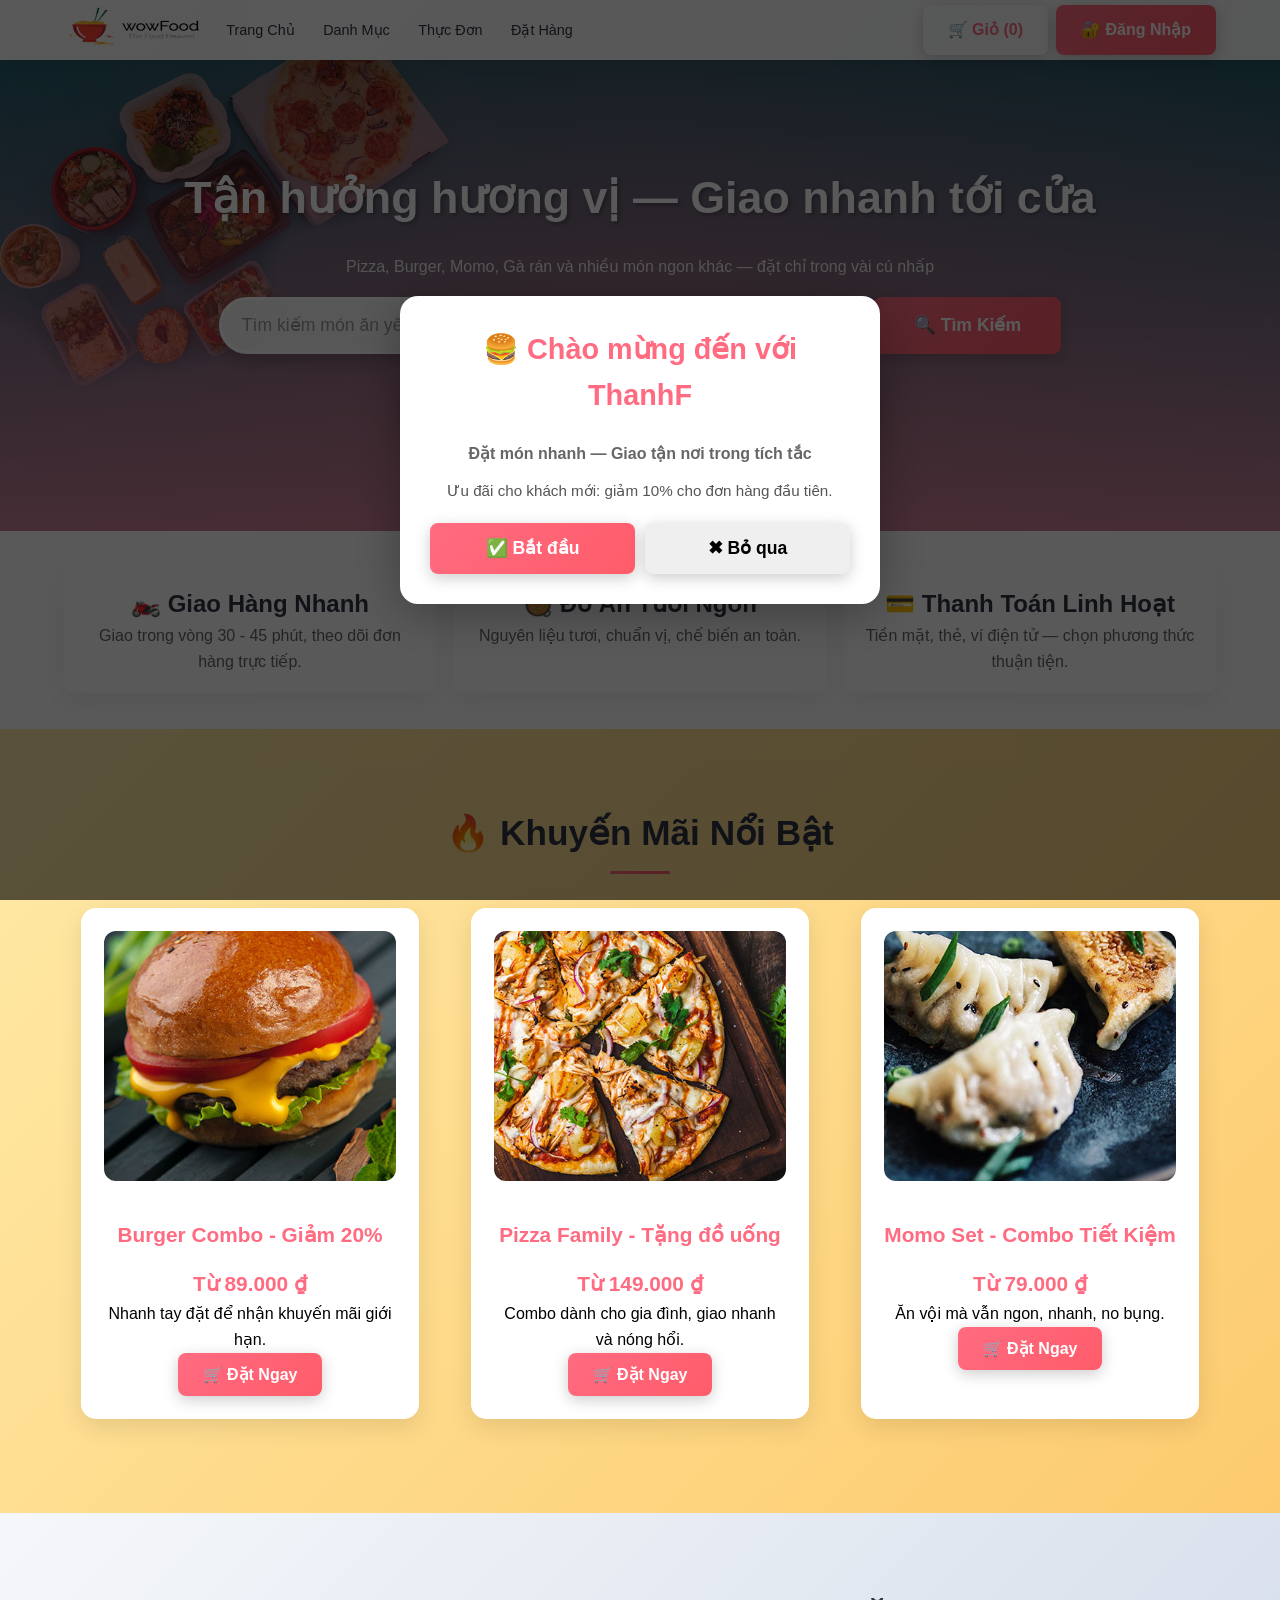
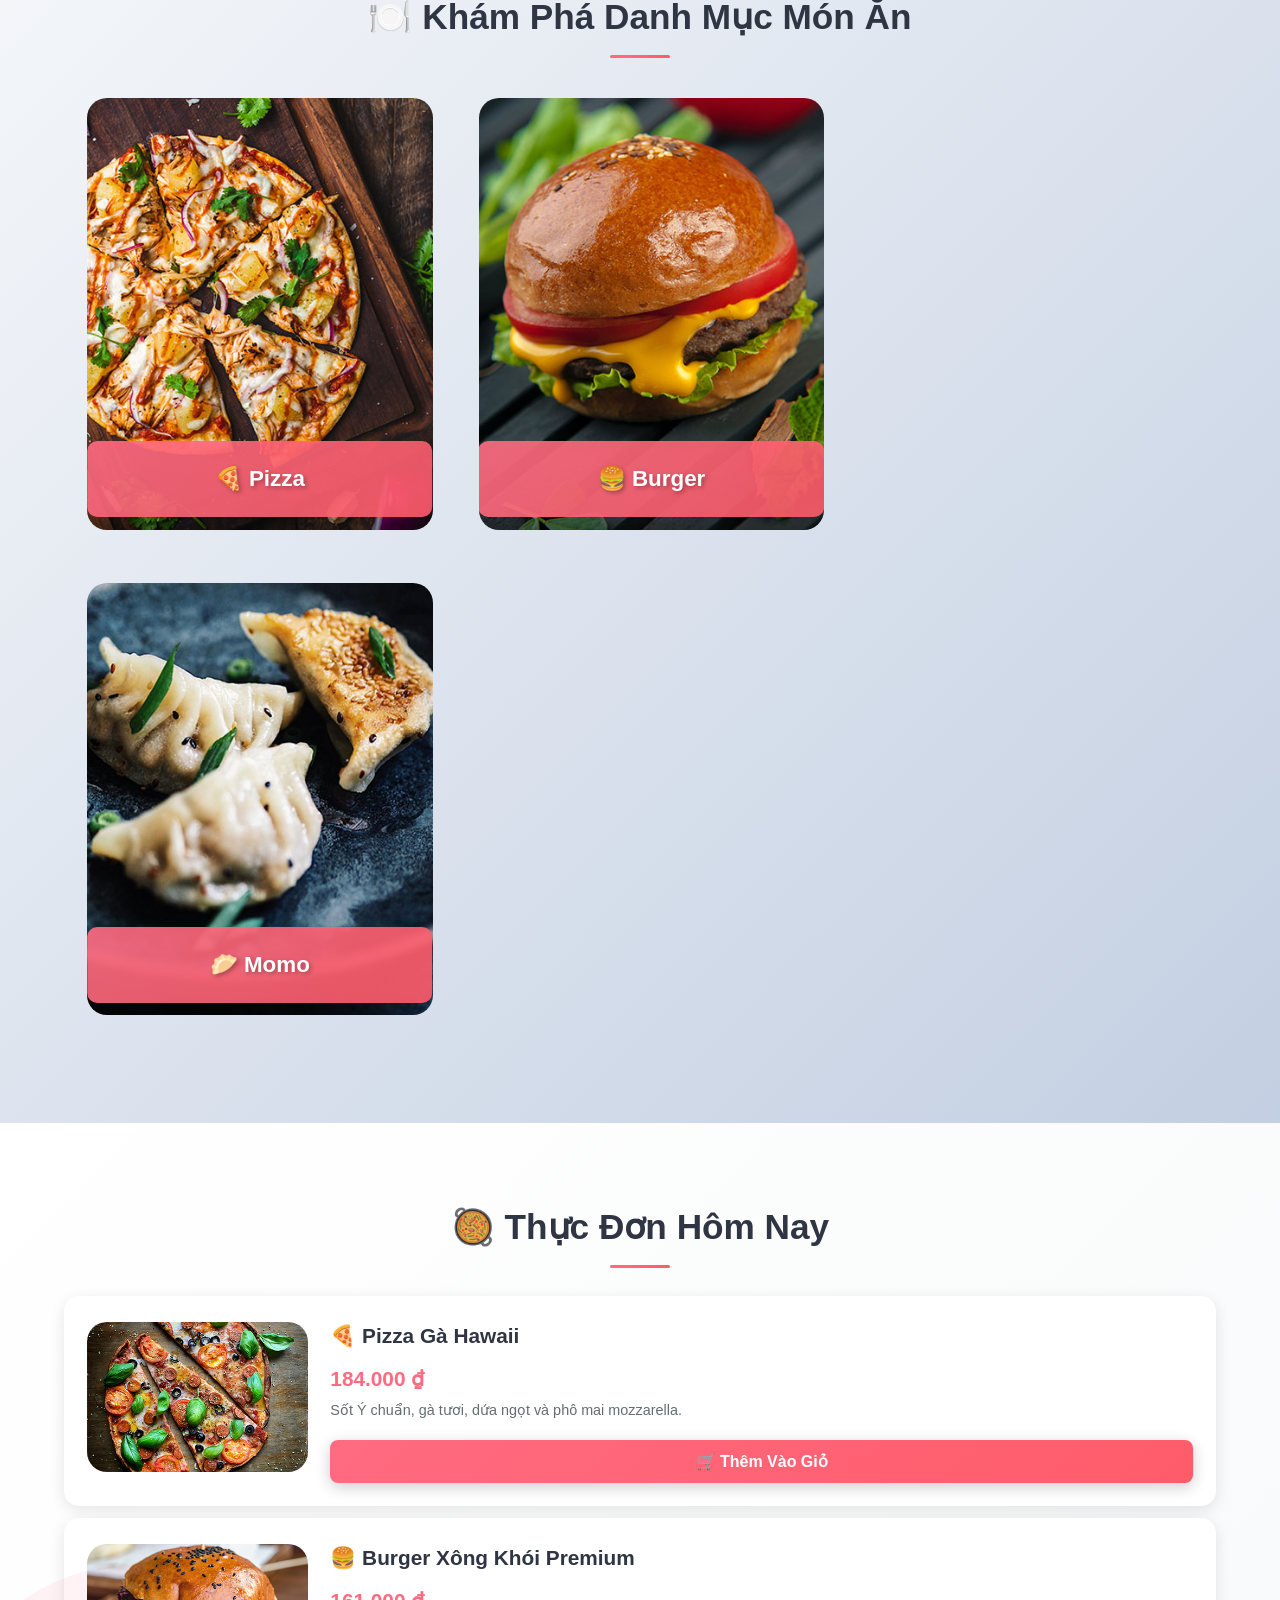
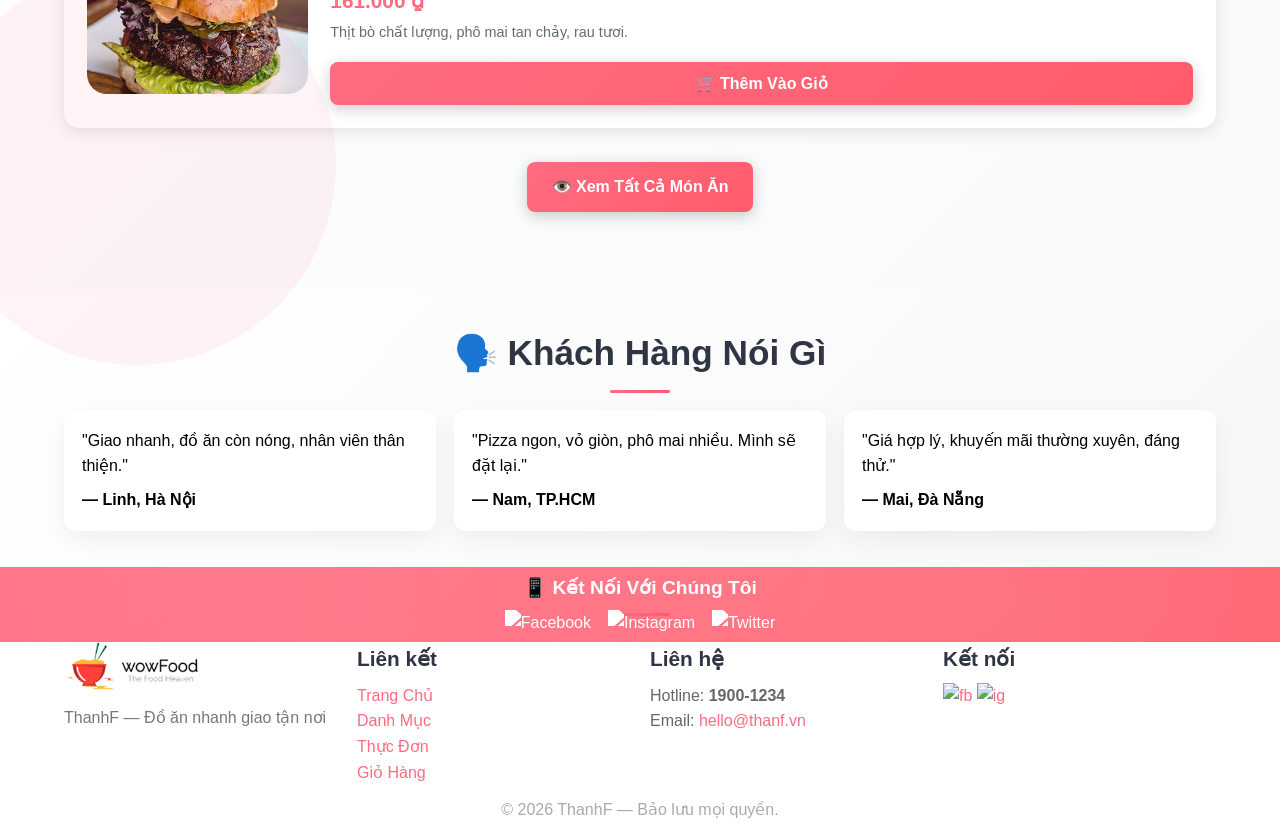
==== commit c2b1320a: "retryty" ====
--- a/index.html
+++ b/index.html
@@ -209,12 +209,32 @@
         </div>
     </section>
 
-    <!-- Footer -->
-    <footer class="footer">
-        <div class="container">
-            <p style="margin-bottom:8px;">© 2026 ThanhF — Đồ ăn nhanh giao tận nơi</p>
-            <p>Hotline: <strong>1900-1234</strong> • Email: <a href="mailto:hello@thanf.vn">hello@thanf.vn</a></p>
-        </div>
+    <!-- Footer (standardized) -->
+    <footer class="site-footer">
+        <div class="container" style="display:flex;gap:20px;flex-wrap:wrap;align-items:flex-start;">
+            <div style="flex:1;min-width:200px;">
+                <a href="index.html"><img src="images/logo.png" alt="ThanhF" style="height:48px"></a>
+                <p style="color:#777;margin-top:8px;">ThanhF — Đồ ăn nhanh giao tận nơi</p>
+            </div>
+            <div style="flex:1;min-width:160px;">
+                <h4 style="margin:0 0 8px;">Liên kết</h4>
+                <ul style="list-style:none;padding:0;margin:0;color:#666;">
+                    <li><a href="index.html">Trang Chủ</a></li>
+                    <li><a href="categories.html">Danh Mục</a></li>
+                    <li><a href="foods.html">Thực Đơn</a></li>
+                    <li><a href="order_fixed.html">Giỏ Hàng</a></li>
+                </ul>
+            </div>
+            <div style="flex:1;min-width:200px;">
+                <h4 style="margin:0 0 8px;">Liên hệ</h4>
+                <p style="color:#666;margin:0;">Hotline: <strong>1900-1234</strong><br>Email: <a href="mailto:hello@thanf.vn">hello@thanf.vn</a></p>
+            </div>
+            <div style="flex:1;min-width:160px;">
+                <h4 style="margin:0 0 8px;">Kết nối</h4>
+                <p><a href="https://facebook.com" target="_blank"><img src="https://img.icons8.com/fluent/24/000000/facebook-new.png" alt="fb"></a> <a href="https://instagram.com" target="_blank"><img src="https://img.icons8.com/fluent/24/000000/instagram-new.png" alt="ig"></a></p>
+            </div>
+        </div>
+        <div style="text-align:center;color:#aaa;margin-top:12px;">© 2026 ThanhF — Bảo lưu mọi quyền.</div>
     </footer>
 
     <!-- Login & Register Modals (kept) -->
